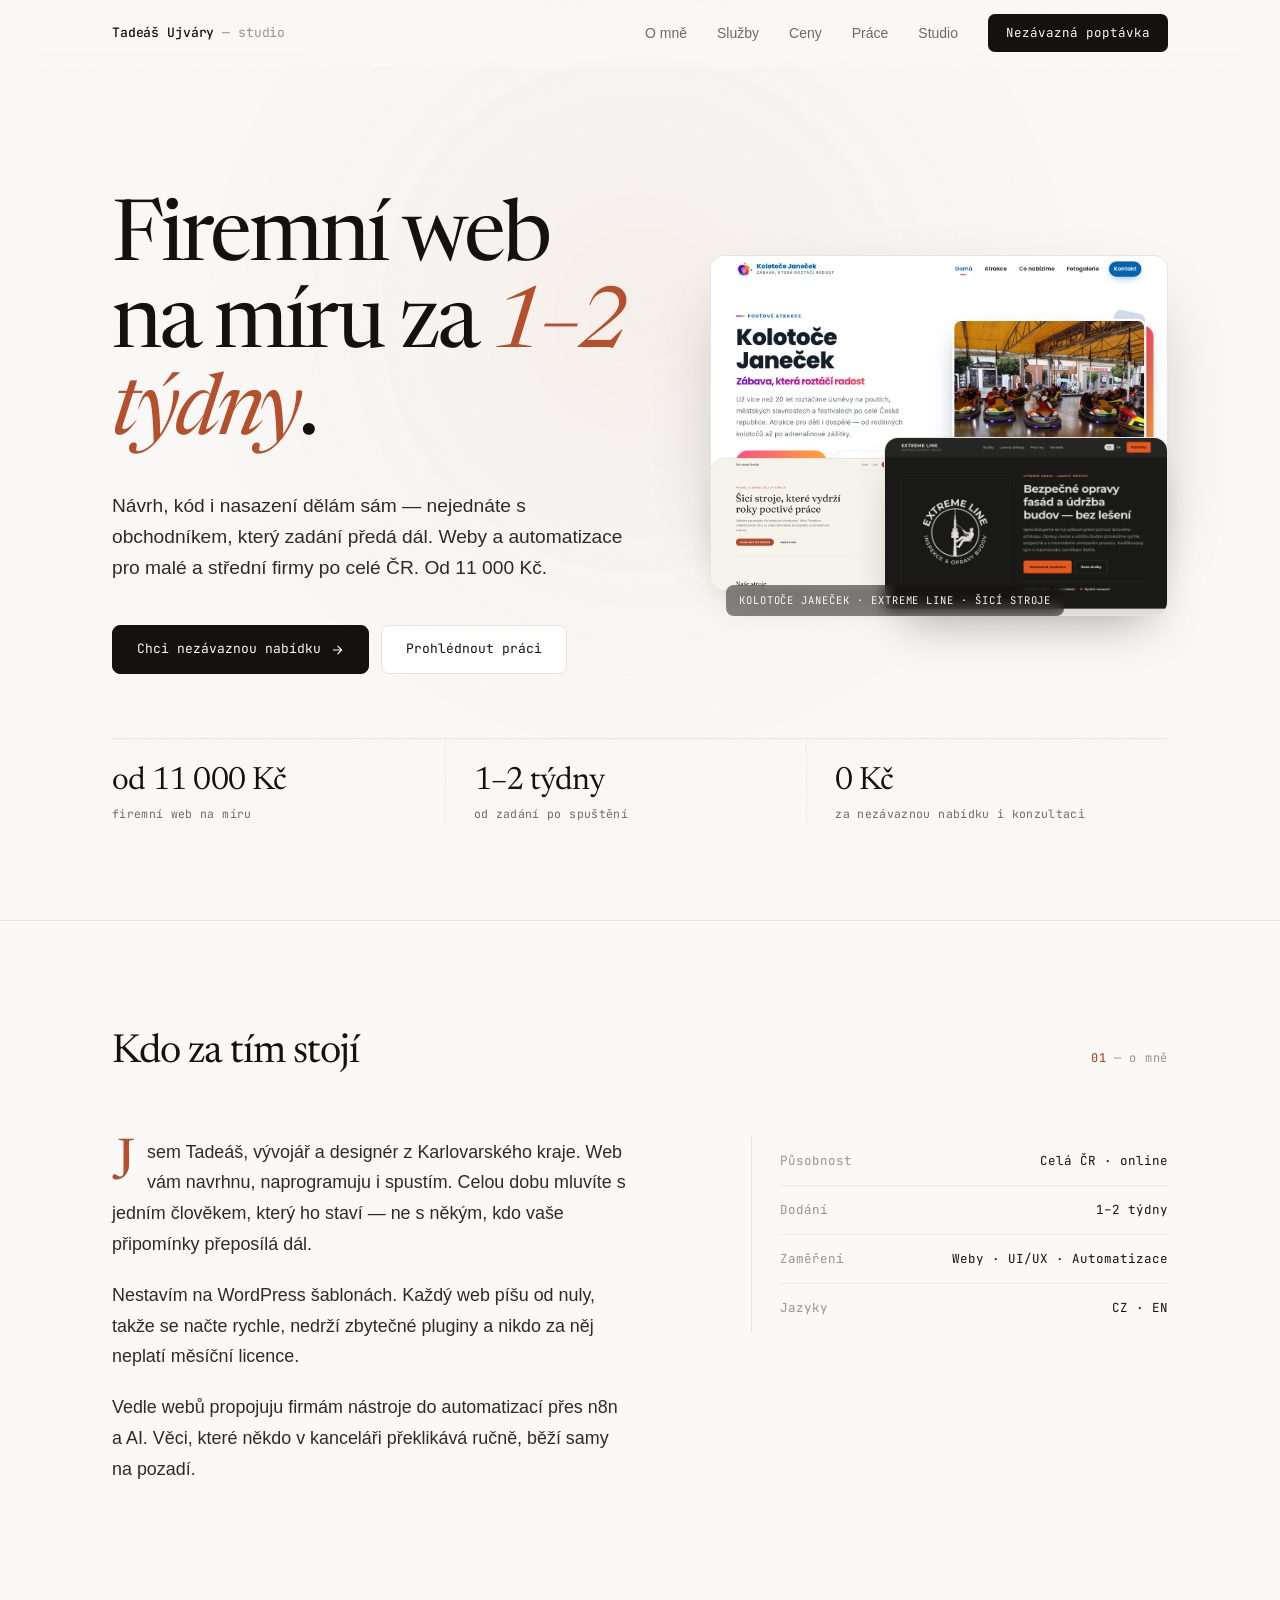
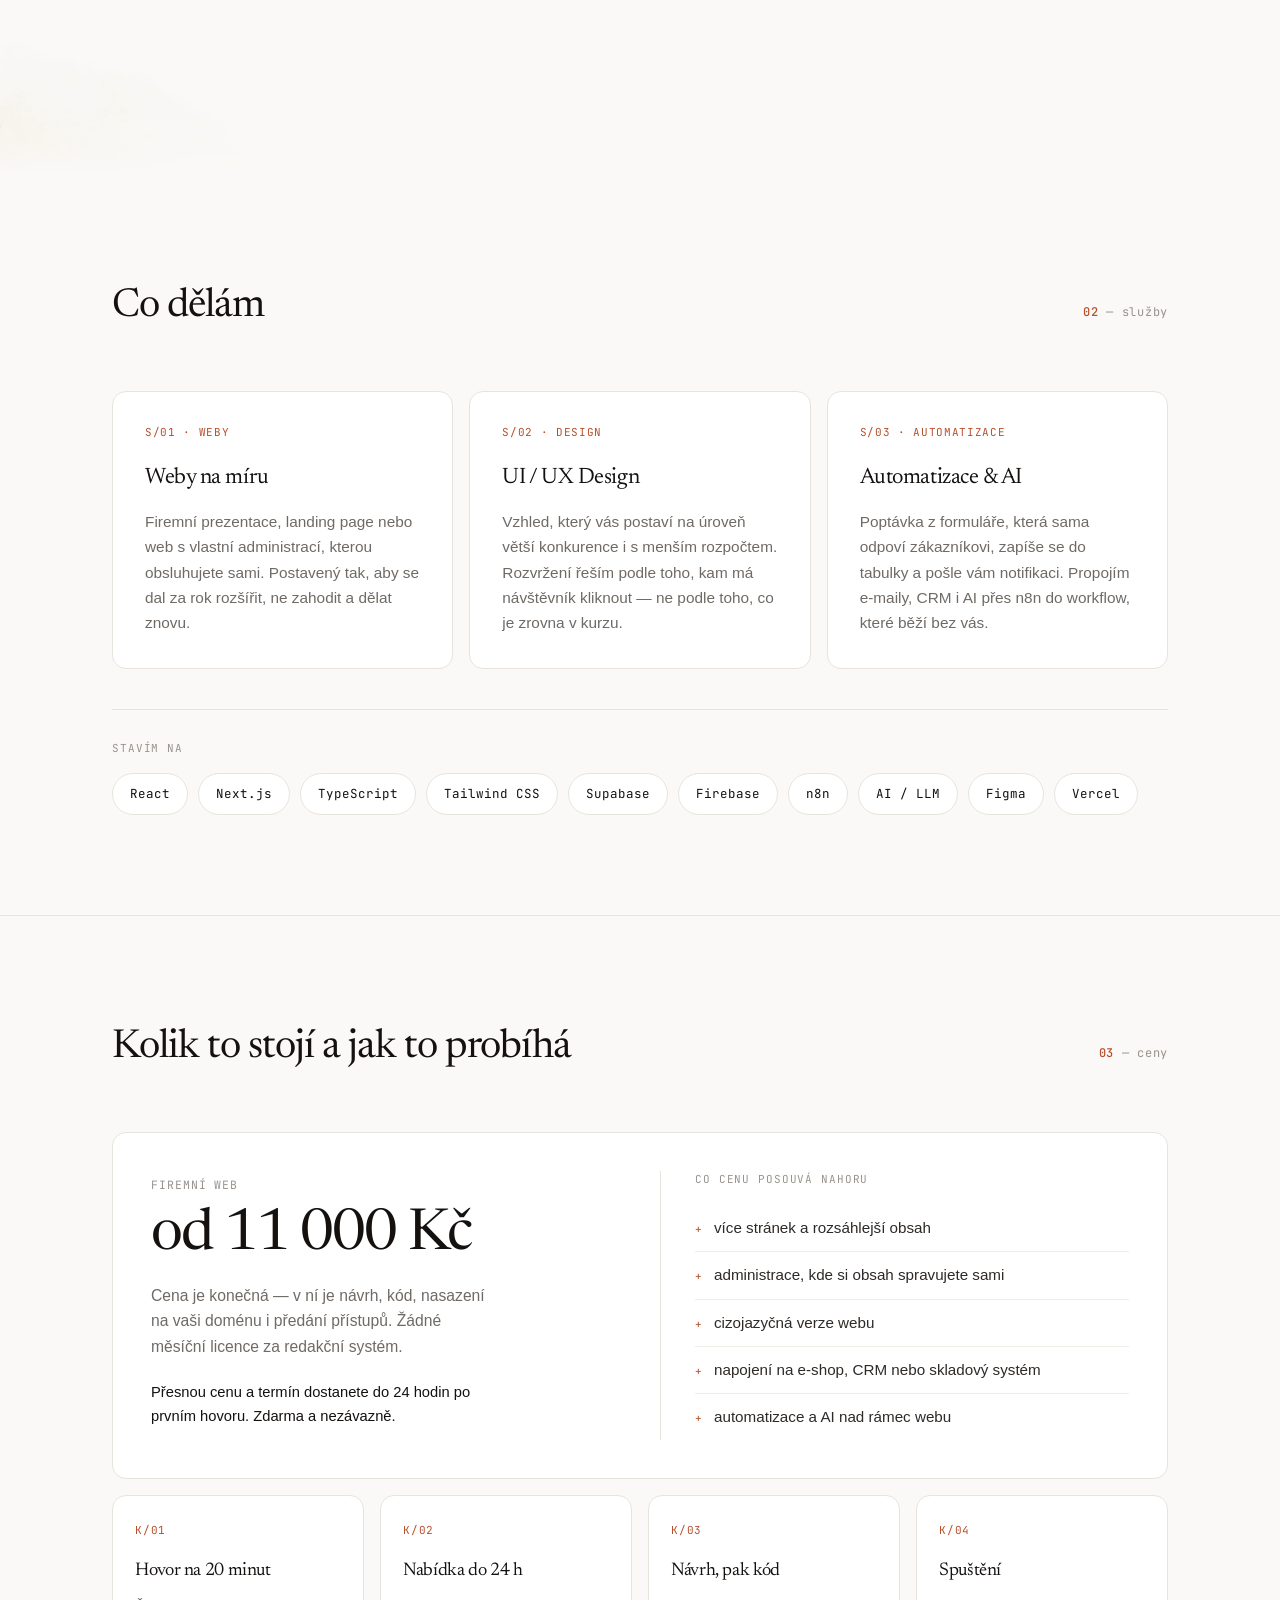
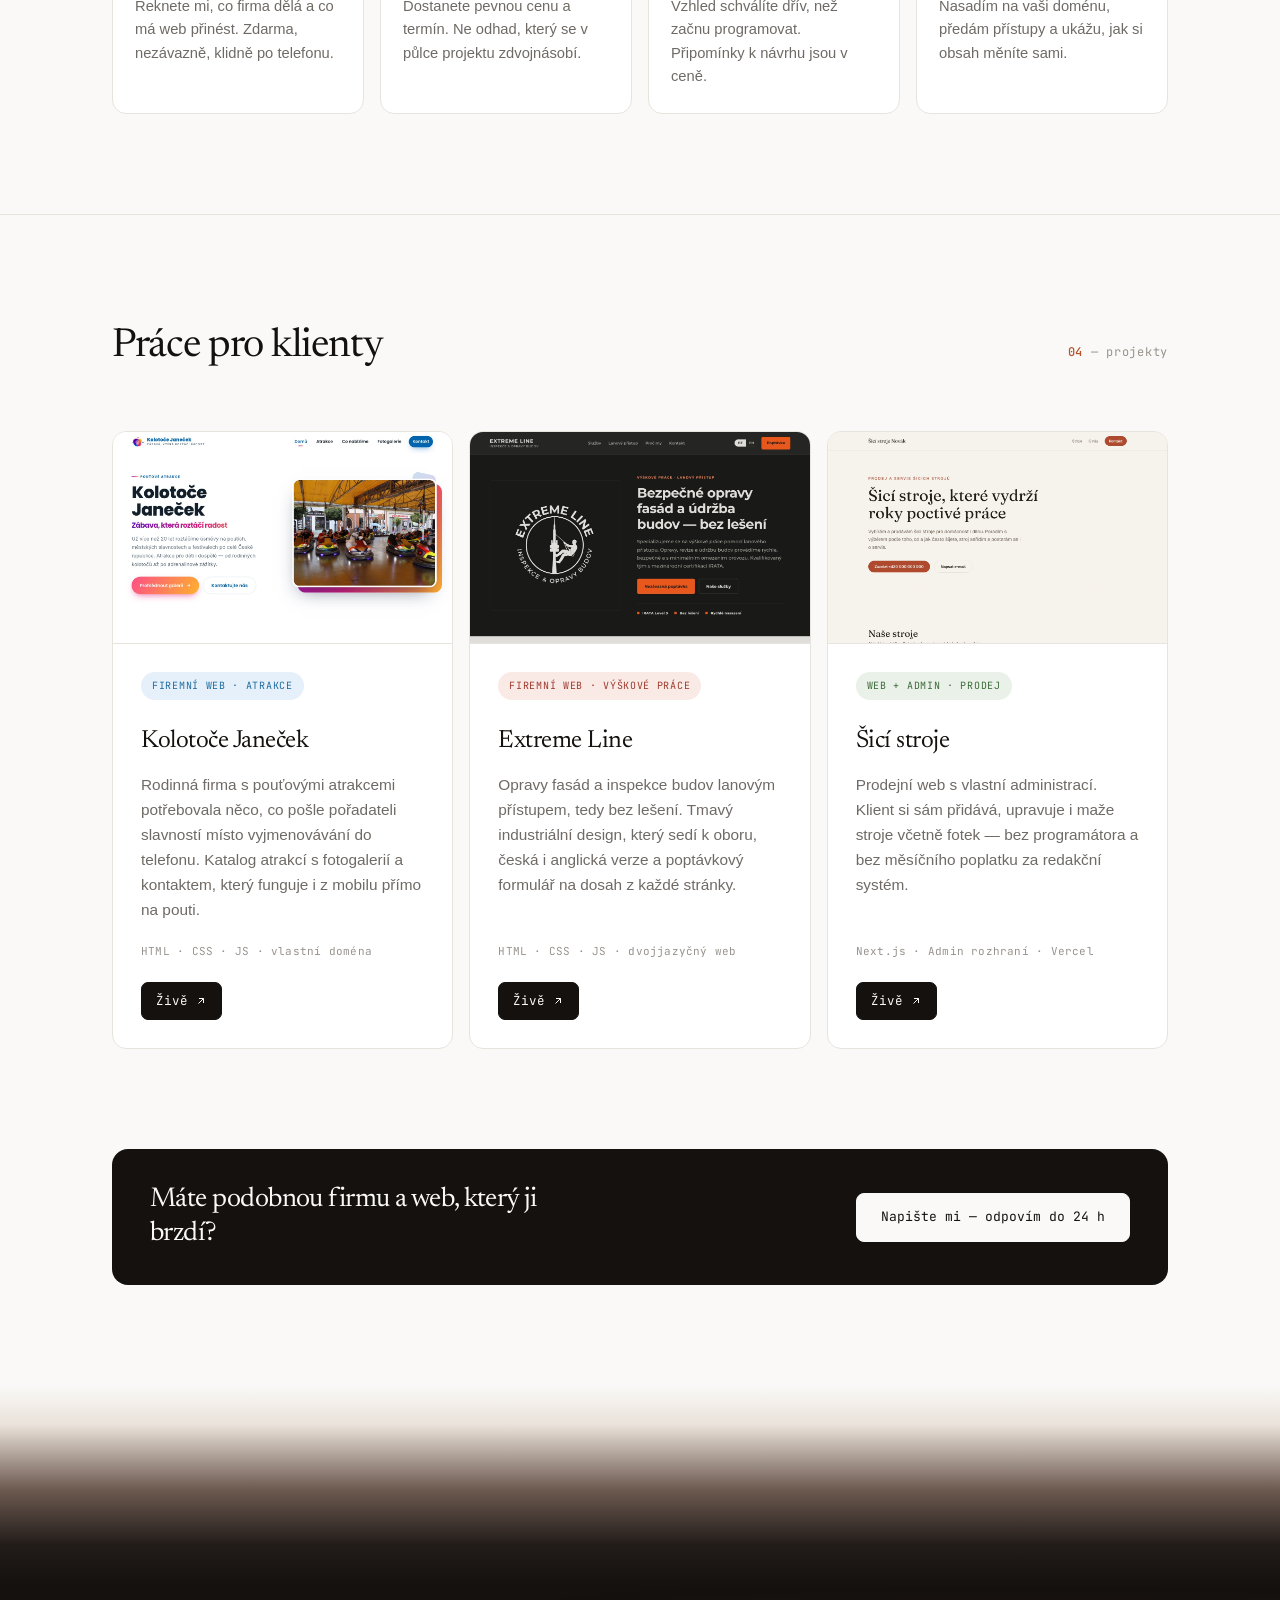
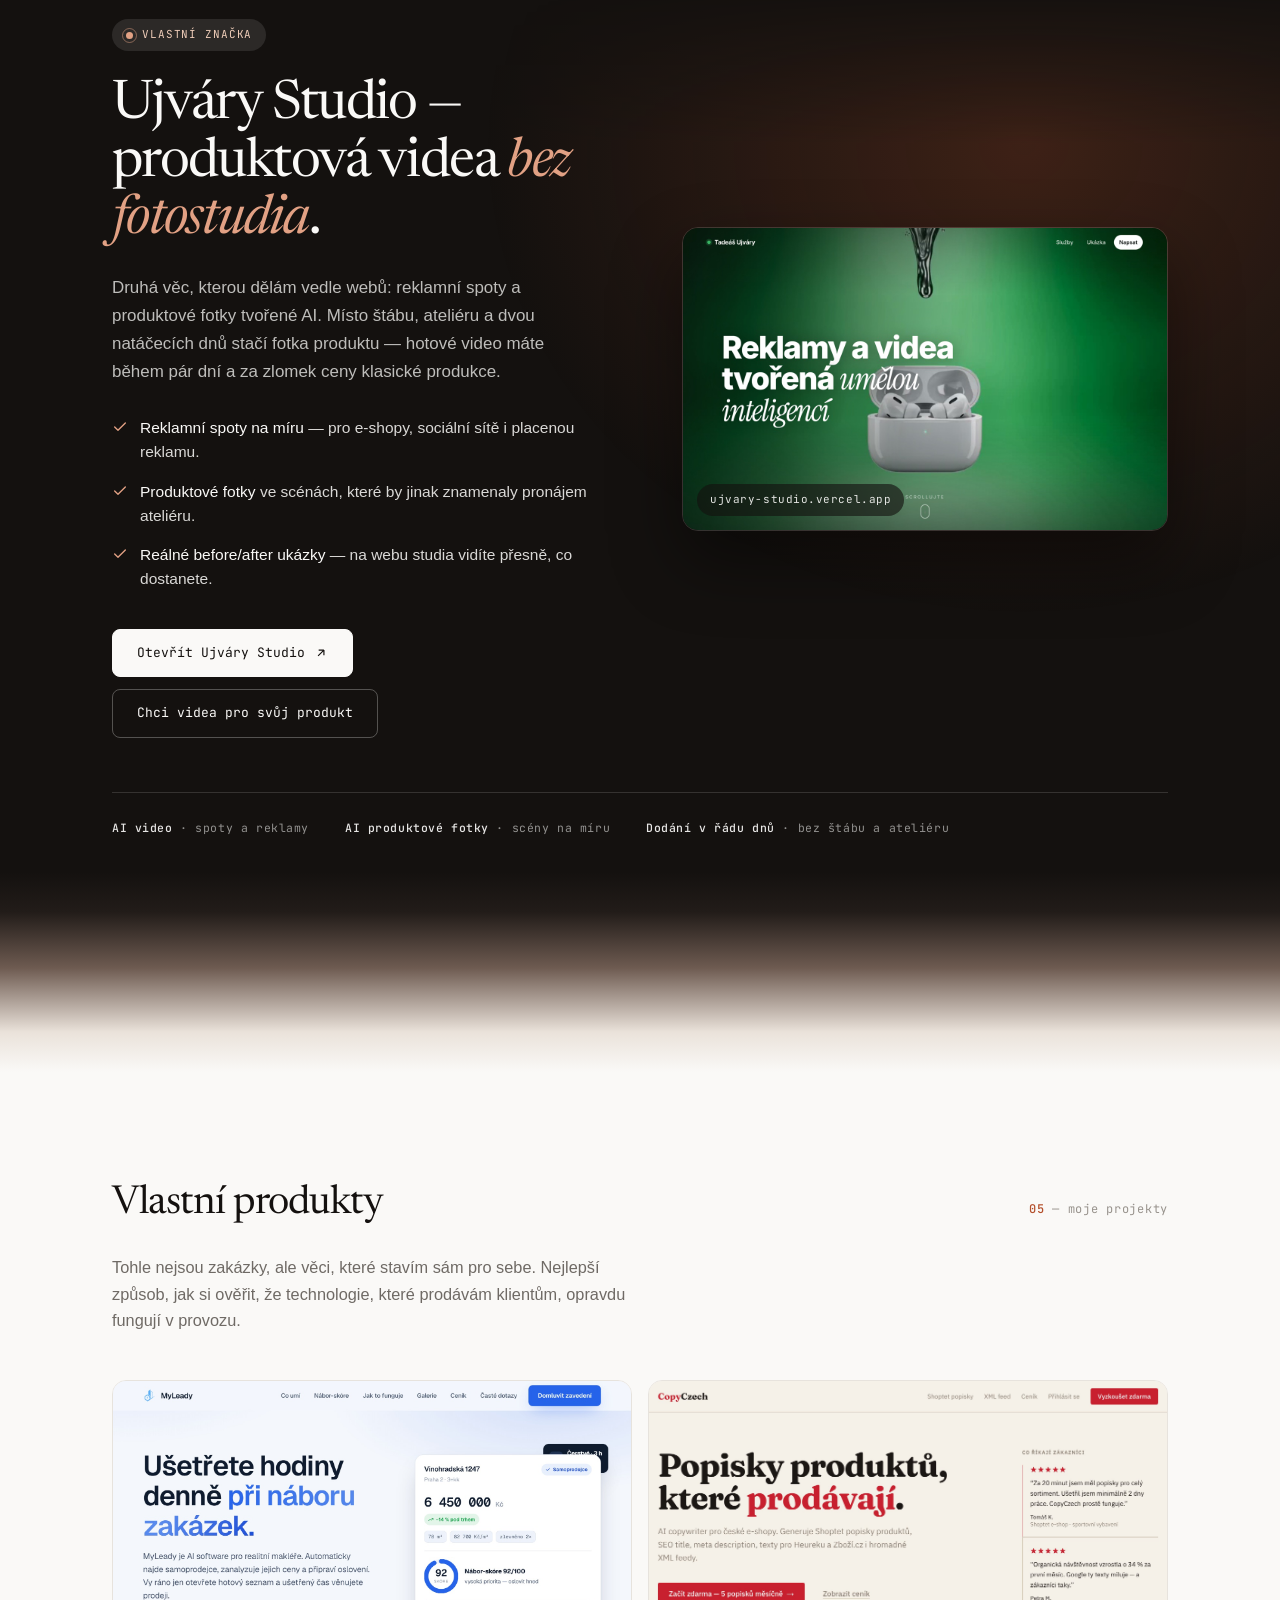
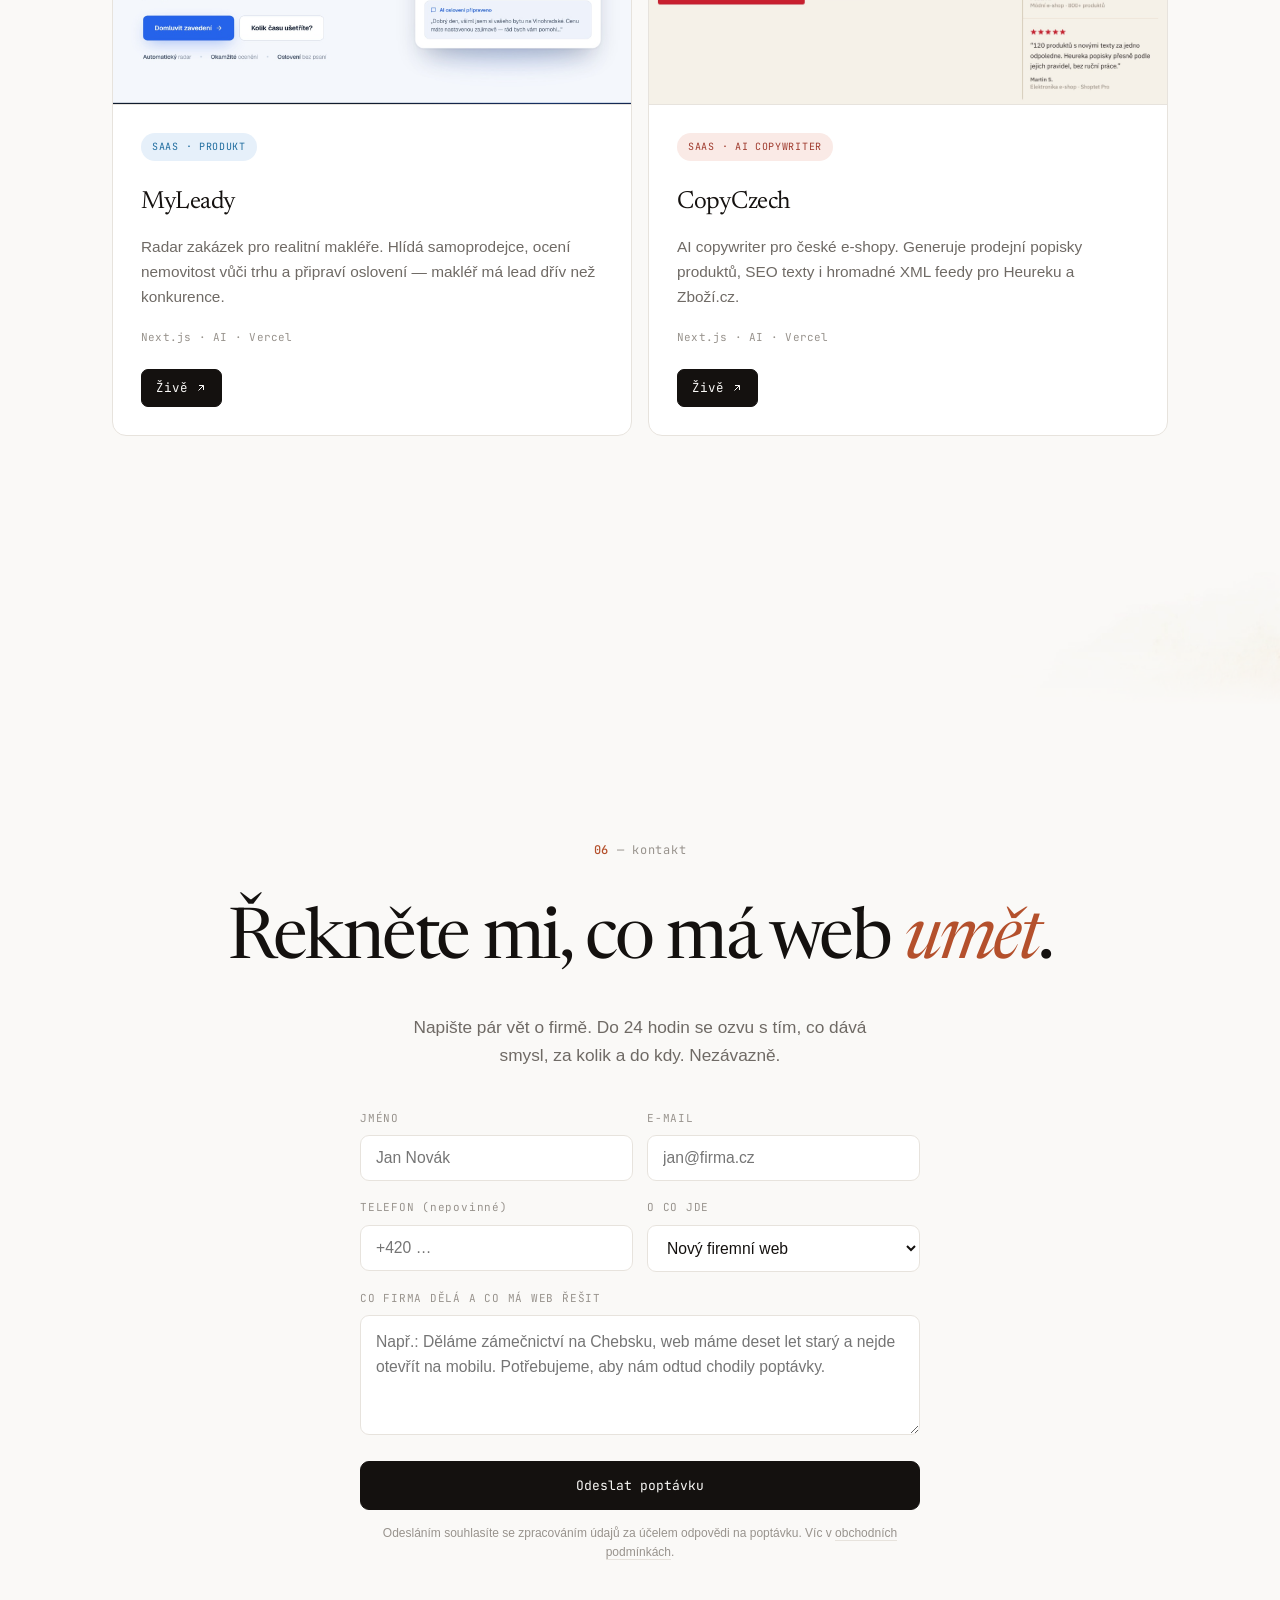
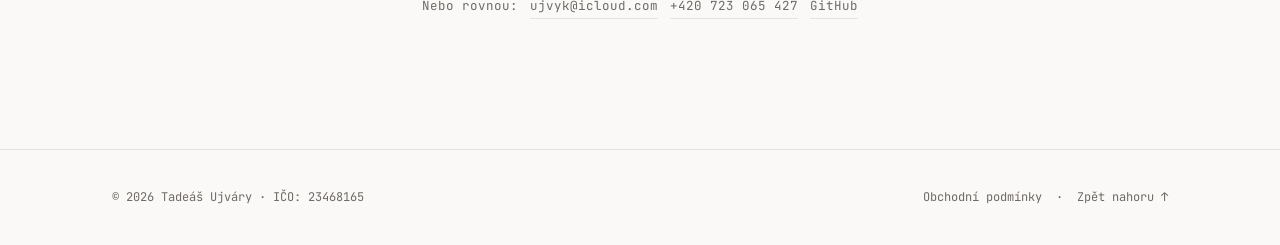
==== index.html @ a4eb3313 "Samostatná sekce pro Ujváry Studio Odkaz na studio byl schovaný jako jedna ze tří karet ve "Vlastníc" ====
<!DOCTYPE html>
<html lang="cs">

<head>
  <meta charset="UTF-8">
  <meta name="viewport" content="width=device-width, initial-scale=1">

  <!-- Primary SEO -->
  <title>Tvorba webů na míru od 11 000 Kč | Tadeáš Ujváry, Karlovarský kraj</title>
  <meta name="description"
    content="Firemní web na míru za 1–2 týdny, od 11 000 Kč. Návrh, kód i nasazení dělám sám. Weby a automatizace pro firmy v Karlovarském kraji i celé ČR.">
  <meta name="keywords"
    content="tvorba webů na míru, web pro firmu, web developer, UI UX design, automatizace, AI, n8n, Next.js, React, Tailwind, Karlovarský kraj, Cheb, Sokolov">
  <meta name="author" content="Tadeáš Ujváry">
  <meta name="robots" content="index, follow, max-image-preview:large, max-snippet:-1, max-video-preview:-1">
  <link rel="canonical" href="https://tadeas-ujvary.cz/">
  <link rel="alternate" hreflang="cs" href="https://tadeas-ujvary.cz/">
  <link rel="alternate" hreflang="x-default" href="https://tadeas-ujvary.cz/">

  <!-- Local / geo signals -->
  <meta name="geo.region" content="CZ-KA">
  <meta name="geo.placename" content="Luby u Chebu, Karlovarský kraj">
  <meta name="geo.position" content="50.2547;12.4053">
  <meta name="ICBM" content="50.2547, 12.4053">

  <!-- Open Graph -->
  <meta property="og:type" content="website">
  <meta property="og:site_name" content="Tadeáš Ujváry — weby & automatizace">
  <meta property="og:locale" content="cs_CZ">
  <meta property="og:title" content="Firemní web na míru za 1–2 týdny, od 11 000 Kč">
  <meta property="og:description"
    content="Návrh, kód i nasazení dělám sám. Weby a automatizace pro malé a střední firmy po celé ČR.">
  <meta property="og:url" content="https://tadeas-ujvary.cz/">
  <meta property="og:image" content="https://tadeas-ujvary.cz/og.png">
  <meta property="og:image:type" content="image/png">
  <meta property="og:image:width" content="1200">
  <meta property="og:image:height" content="630">
  <meta property="og:image:alt" content="Firemní web na míru za 1–2 týdny, od 11 000 Kč — Tadeáš Ujváry">

  <!-- Twitter -->
  <meta name="twitter:card" content="summary_large_image">
  <meta name="twitter:title" content="Firemní web na míru za 1–2 týdny, od 11 000 Kč">
  <meta name="twitter:description"
    content="Návrh, kód i nasazení dělám sám. Od 11 000 Kč, dodání do dvou týdnů. Karlovarský kraj i celá ČR.">
  <meta name="twitter:image" content="https://tadeas-ujvary.cz/og.png">

  <meta name="theme-color" content="#FAF9F7">
  <meta name="format-detection" content="telephone=yes">
  <link rel="icon" href="/favicon.ico" sizes="32x32">
  <link rel="icon" href="/favicon.svg" type="image/svg+xml">
  <link rel="apple-touch-icon" href="/apple-touch-icon.png">
  <link rel="manifest" href="/site.webmanifest">

  <link rel="preconnect" href="https://fonts.googleapis.com">
  <link rel="preconnect" href="https://fonts.gstatic.com" crossorigin>
  <link rel="dns-prefetch" href="https://fonts.gstatic.com">
  <link
    href="https://fonts.googleapis.com/css2?family=Newsreader:ital,opsz,wght@0,6..72,400;0,6..72,500;1,6..72,400&family=JetBrains+Mono:wght@400;500&display=swap"
    rel="stylesheet">

  <!-- Structured data -->
  <script type="application/ld+json">
{
  "@context": "https://schema.org",
  "@graph": [
    {
      "@type": "WebSite",
      "@id": "https://tadeas-ujvary.cz/#website",
      "url": "https://tadeas-ujvary.cz/",
      "name": "Tadeáš Ujváry — weby a automatizace na míru",
      "description": "Nezávislé studio jednoho člověka. Weby na míru a automatizace přes AI a n8n.",
      "inLanguage": "cs-CZ",
      "publisher": { "@id": "https://tadeas-ujvary.cz/#person" }
    },
    {
      "@type": "Person",
      "@id": "https://tadeas-ujvary.cz/#person",
      "name": "Tadeáš Ujváry",
      "jobTitle": "Web developer & automation engineer",
      "description": "Nezávislý vývojář a designér. Stavím firemní weby na míru od 11 000 Kč s dodáním do dvou týdnů a propojuju firmám nástroje do automatizací přes AI a n8n.",
      "url": "https://tadeas-ujvary.cz/",
      "email": "mailto:ujvyk@icloud.com",
      "telephone": "+420723065427",
      "identifier": { "@type": "PropertyValue", "propertyID": "IČO", "value": "23468165" },
      "knowsAbout": ["Tvorba webů na míru", "Frontend vývoj", "Next.js", "React", "Tailwind CSS", "TypeScript", "UI/UX Design", "Automatizace", "n8n", "AI"],
      "knowsLanguage": ["cs", "en"],
      "address": {
        "@type": "PostalAddress",
        "addressLocality": "Luby u Chebu",
        "addressRegion": "Karlovarský kraj",
        "postalCode": "351 37",
        "addressCountry": "CZ"
      },
      "sameAs": ["https://github.com/TadeasUjvary"]
    },
    {
      "@type": "Service",
      "@id": "https://tadeas-ujvary.cz/#sluzba-web",
      "name": "Tvorba webů na míru",
      "serviceType": "Tvorba webových stránek na míru",
      "description": "Firemní web na míru — návrh, kód i nasazení. Bez šablon a bez měsíčních licencí za redakční systém. Dodání zpravidla do 1–2 týdnů.",
      "provider": { "@id": "https://tadeas-ujvary.cz/#person" },
      "areaServed": [
        { "@type": "AdministrativeArea", "name": "Karlovarský kraj" },
        { "@type": "Country", "name": "Česká republika" }
      ],
      "offers": {
        "@type": "Offer",
        "priceCurrency": "CZK",
        "priceSpecification": {
          "@type": "PriceSpecification",
          "priceCurrency": "CZK",
          "minPrice": 11000,
          "valueAddedTaxIncluded": true
        },
        "availability": "https://schema.org/InStock",
        "url": "https://tadeas-ujvary.cz/#ceny"
      }
    },
    {
      "@type": "Service",
      "@id": "https://tadeas-ujvary.cz/#sluzba-automatizace",
      "name": "Automatizace a AI pro firmy",
      "serviceType": "Automatizace firemních procesů",
      "description": "Propojení formulářů, e-mailů, CRM a AI do workflow přes n8n, které běží bez ruční obsluhy.",
      "provider": { "@id": "https://tadeas-ujvary.cz/#person" },
      "areaServed": { "@type": "Country", "name": "Česká republika" }
    },
    {
      "@type": "BreadcrumbList",
      "@id": "https://tadeas-ujvary.cz/#breadcrumb",
      "itemListElement": [
        { "@type": "ListItem", "position": 1, "name": "Domů", "item": "https://tadeas-ujvary.cz/" }
      ]
    }
  ]
}
</script>
  <style>
    :root {
      --bg: #FAF9F7;
      --surface: #FFFFFF;
      --ink: #14110F;
      --muted: #6F6A65;
      --faint: #98938D;
      --line: #E7E3DD;
      --line-soft: #EFECE7;
      --accent: #B4502C;
      --accent-soft: #F3E7DF;
      --pale-blue-bg: #E6F0FA;
      --pale-blue-tx: #1F6C9F;
      --pale-green-bg: #EAF1E8;
      --pale-green-tx: #3B6A3A;
      --pale-red-bg: #FAEAE6;
      --pale-red-tx: #9F3A2D;
      --sans: 'SF Pro Display', 'Helvetica Neue', 'Helvetica', Arial, sans-serif;
      --serif: 'Newsreader', Georgia, 'Times New Roman', serif;
      --mono: 'JetBrains Mono', 'SF Mono', ui-monospace, monospace;
    }

    * { margin: 0; padding: 0; box-sizing: border-box }
    html { scroll-behavior: smooth }

    body {
      background: var(--bg);
      color: var(--ink);
      font-family: var(--sans);
      font-size: 16px;
      line-height: 1.6;
      -webkit-font-smoothing: antialiased;
      -moz-osx-font-smoothing: grayscale;
    }

    a { color: inherit; text-decoration: none }
    ::selection { background: var(--ink); color: var(--bg) }

    /* paper grain + ambient warmth */
    .grain {
      position: fixed; inset: 0; z-index: 0; pointer-events: none;
      opacity: .035; mix-blend-mode: multiply;
      background-image: url("data:image/svg+xml,%3Csvg xmlns='http://www.w3.org/2000/svg' width='180' height='180'%3E%3Cfilter id='n'%3E%3CfeTurbulence type='fractalNoise' baseFrequency='0.9' numOctaves='3' stitchTiles='stitch'/%3E%3C/filter%3E%3Crect width='100%25' height='100%25' filter='url(%23n)'/%3E%3C/svg%3E");
    }
    .ambient { position: fixed; inset: 0; pointer-events: none; z-index: 0; overflow: hidden }
    .ambient::before {
      content: ""; position: absolute; top: -22%; left: 50%;
      width: 80vw; height: 80vw; border-radius: 50%;
      background: radial-gradient(circle, rgba(180, 80, 44, 0.05), transparent 62%);
      transform: translateX(-50%);
      animation: drift 28s ease-in-out infinite alternate;
    }
    @keyframes drift {
      from { transform: translate(-55%, 0) }
      to { transform: translate(-45%, 5%) }
    }

    .wrap { max-width: 1120px; margin: 0 auto; padding: 0 32px; position: relative; z-index: 1 }

    /* nav */
    nav {
      position: sticky; top: 0; z-index: 50;
      background: rgba(250, 249, 247, .72);
      backdrop-filter: saturate(180%) blur(14px);
      -webkit-backdrop-filter: saturate(180%) blur(14px);
      border-bottom: 1px solid transparent;
      transition: border-color .25s, background .25s;
    }
    nav.scrolled { border-bottom-color: var(--line); background: rgba(250, 249, 247, .85) }
    nav .wrap { display: flex; align-items: center; justify-content: space-between; height: 66px }
    .brand { font-family: var(--mono); font-size: 13px; letter-spacing: -.01em; color: var(--ink) }
    .brand b { font-weight: 500 }
    .brand span { color: var(--faint) }
    .navlinks { display: flex; gap: 30px; align-items: center; font-size: 14px; color: var(--muted) }
    .navlinks a:not(.cta) { position: relative; transition: color .2s }
    .navlinks a:not(.cta)::after {
      content: ""; position: absolute; left: 0; bottom: -5px; height: 1px; width: 0;
      background: var(--ink); transition: width .25s ease;
    }
    .navlinks a:not(.cta):hover { color: var(--ink) }
    .navlinks a:not(.cta):hover::after { width: 100% }
    .navlinks .cta {
      color: var(--bg); background: var(--ink);
      padding: 9px 18px; border-radius: 7px; font-family: var(--mono); font-size: 12.5px;
      transition: background .2s, transform .12s;
    }
    .navlinks .cta:hover { background: #2B2521 }
    .navlinks .cta:active { transform: scale(.98) }
    @media(max-width:760px) { .navlinks a:not(.cta) { display: none } }

    /* hero */
    header { padding: 130px 0 96px }
    .eyebrow {
      display: inline-flex; align-items: center; gap: 9px;
      font-family: var(--mono); font-size: 11px;
      letter-spacing: .08em; text-transform: uppercase;
      color: var(--pale-green-tx); background: var(--pale-green-bg);
      padding: 7px 14px; border-radius: 9999px; margin-bottom: 38px;
    }
    .eyebrow .dot {
      width: 7px; height: 7px; border-radius: 50%;
      background: var(--pale-green-tx); position: relative;
    }
    .eyebrow .dot::after {
      content: ""; position: absolute; inset: -4px; border-radius: 50%;
      border: 1px solid var(--pale-green-tx); opacity: .5;
      animation: ping 2.4s cubic-bezier(0, 0, .2, 1) infinite;
    }
    @keyframes ping { 0% { transform: scale(.6); opacity: .6 } 80%, 100% { transform: scale(1.5); opacity: 0 } }

    h1 {
      font-family: var(--serif); font-weight: 400;
      font-size: clamp(2.8rem, 6.6vw, 5.3rem);
      line-height: 1.03; letter-spacing: -.035em; max-width: 16ch;
    }
    h1 em { font-style: italic; color: var(--accent) }
    .lede { margin-top: 32px; max-width: 56ch; font-size: 1.2rem; color: #2E2A27; line-height: 1.62 }

    .hero-actions { margin-top: 42px; display: flex; gap: 12px; flex-wrap: wrap; align-items: center }
    .btn {
      display: inline-flex; align-items: center; gap: 9px;
      font-family: var(--mono); font-size: 13px;
      padding: 13px 24px; border-radius: 8px;
      border: 1px solid var(--line);
      transition: background .18s, color .18s, transform .12s, border-color .18s;
    }
    .btn svg { width: 14px; height: 14px; transition: transform .22s ease }
    .btn-primary { background: var(--ink); color: var(--bg); border-color: var(--ink) }
    .btn-primary:hover { background: #2B2521 }
    .btn-primary:hover svg { transform: translateX(3px) }
    .btn-secondary { background: var(--surface); color: var(--ink) }
    .btn-secondary:hover { background: #F2EFEA; border-color: #DAD5CD }
    .btn:active { transform: scale(.98) }

    /* hero stats */
    .stats {
      margin-top: 64px; display: flex; flex-wrap: wrap; gap: 0;
      border-top: 1px solid var(--line);
    }
    .stat {
      flex: 1; min-width: 150px; padding: 26px 28px 0 0; margin-right: 28px;
      border-right: 1px solid var(--line-soft);
    }
    .stat:last-child { border-right: 0; margin-right: 0 }
    .stat .v { font-family: var(--serif); font-size: 2rem; letter-spacing: -.02em; line-height: 1 }
    .stat .k { margin-top: 8px; font-family: var(--mono); font-size: 11.5px; letter-spacing: .03em; color: var(--muted) }
    @media(max-width:680px) {
      .stats { display: grid; grid-template-columns: 1fr 1fr; gap: 28px 22px }
      .stat { flex: none; min-width: 0; border-right: 0; margin-right: 0; padding: 24px 0 0 }
      .stat .v { font-size: 1.7rem }
    }

    /* hero two-column layout w/ editorial art */
    .hero-grid { display: grid; grid-template-columns: 1.08fr .92fr; gap: 60px; align-items: center }
    .hero-copy { min-width: 0 }
    .hero-art { position: relative; margin: 0 }
    .hero-art img {
      width: 100%; height: auto; display: block;
      border-radius: 16px; border: 1px solid var(--line);
      box-shadow: 0 30px 72px -26px rgba(20, 17, 15, .32);
    }
    .hero-art figcaption {
      position: absolute; left: 16px; bottom: 0; z-index: 4;
      font-family: var(--mono); font-size: 10.5px; letter-spacing: .09em; text-transform: uppercase;
      color: var(--bg); background: rgba(20, 17, 15, .5);
      backdrop-filter: blur(7px); -webkit-backdrop-filter: blur(7px);
      padding: 7px 13px; border-radius: 8px;
    }
    @media(max-width:900px) {
      .hero-grid { grid-template-columns: 1fr; gap: 46px }
      .hero-art { max-width: 420px }
    }

    /* textured section dividers (Higgsfield) */
    .divider {
      width: 100%; height: 170px; pointer-events: none; position: relative; z-index: 0;
      background: url("assets/divider.jpg") center/cover no-repeat;
      mix-blend-mode: multiply;
      -webkit-mask-image: linear-gradient(to bottom, transparent 0, #000 42%, #000 58%, transparent 100%);
      mask-image: linear-gradient(to bottom, transparent 0, #000 42%, #000 58%, transparent 100%);
    }
    .divider.flip { transform: scaleX(-1) }
    .divider + .sec { border-top: 0 }

    /* section heading */
    .sec { padding: 100px 0; border-top: 1px solid var(--line) }
    .sec-h {
      display: flex; align-items: baseline; justify-content: space-between;
      margin-bottom: 52px; gap: 20px; flex-wrap: wrap;
    }
    .sec-h h2 { font-family: var(--serif); font-weight: 400; font-size: clamp(1.9rem, 3.4vw, 2.5rem); letter-spacing: -.025em }
    .sec-h .idx { font-family: var(--mono); font-size: 12px; color: var(--faint); letter-spacing: .06em }
    .sec-h .idx b { color: var(--accent); font-weight: 500 }
    /* cisla sekci se pocitaji samy — po zapnuti/vypnuti sekce se precisluji */
    body { counter-reset: sec }
    .idx b { counter-increment: sec }
    .idx b::after { content: counter(sec, decimal-leading-zero) }
    .sec-sub { margin: -34px 0 46px; max-width: 58ch; color: var(--muted); font-size: 1.02rem; line-height: 1.65 }

    /* services */
    .svcgrid { display: grid; grid-template-columns: repeat(3, 1fr); gap: 16px }
    .svc {
      background: var(--surface); border: 1px solid var(--line);
      border-radius: 14px; padding: 32px;
      transition: box-shadow .24s ease, transform .24s ease, border-color .24s;
      position: relative;
    }
    .svc:hover { box-shadow: 0 8px 30px rgba(20, 17, 15, .06); transform: translateY(-3px); border-color: #DAD5CD }
    .svc .n {
      font-family: var(--mono); font-size: 11px;
      color: var(--accent); letter-spacing: .06em;
      display: block; margin-bottom: 20px;
    }
    .svc h3 { font-family: var(--serif); font-size: 1.4rem; font-weight: 400; letter-spacing: -.02em; margin-bottom: 12px }
    .svc p { color: var(--muted); font-size: .96rem; line-height: 1.65 }
    @media(max-width:820px) { .svcgrid { grid-template-columns: 1fr } }

    /* tech chips */
    .chips { display: flex; flex-wrap: wrap; gap: 10px }
    .chip {
      font-family: var(--mono); font-size: 12.5px;
      padding: 10px 17px; border-radius: 9999px;
      background: var(--surface); border: 1px solid var(--line);
      color: var(--ink); transition: border-color .2s, transform .12s;
    }
    .chip:hover { border-color: var(--accent); transform: translateY(-1px) }

    /* bento projects */
    .grid { display: grid; grid-template-columns: repeat(6, 1fr); gap: 16px }
    .card {
      grid-column: span 2;
      background: var(--surface); border: 1px solid var(--line);
      border-radius: 14px; overflow: hidden;
      display: flex; flex-direction: column;
      transition: box-shadow .24s ease, transform .24s ease, border-color .24s;
    }
    .card:hover { box-shadow: 0 8px 30px rgba(20, 17, 15, .06); transform: translateY(-3px); border-color: #DAD5CD }
    .card-media { display: block; aspect-ratio: 16 / 10; overflow: hidden; background: #F0EDE8; border-bottom: 1px solid var(--line) }
    .card-media img { width: 100%; height: 100%; object-fit: cover; object-position: top center; display: block; transition: transform .55s cubic-bezier(.16, 1, .3, 1) }
    .card:hover .card-media img { transform: scale(1.045) }
    .card-body { padding: 28px; display: flex; flex-direction: column; flex: 1 }
    .card .top { display: flex; align-items: center; justify-content: space-between; margin-bottom: 22px }
    .tag {
      font-family: var(--mono); font-size: 10px;
      letter-spacing: .07em; text-transform: uppercase;
      padding: 6px 11px; border-radius: 9999px;
    }
    .t-ts { background: var(--pale-blue-bg); color: var(--pale-blue-tx) }
    .t-web { background: var(--pale-green-bg); color: var(--pale-green-tx) }
    .t-tool { background: var(--pale-red-bg); color: var(--pale-red-tx) }
    .card h3 { font-family: var(--serif); font-size: 1.55rem; font-weight: 400; letter-spacing: -.02em }
    .card p { margin-top: 12px; color: var(--muted); font-size: .96rem; line-height: 1.62; flex: 1 }
    .stack-line { margin-top: 20px; font-family: var(--mono); font-size: 11px; color: var(--faint); letter-spacing: .02em }
    .links { margin-top: 22px; display: flex; gap: 8px }
    .links a {
      font-size: 12.5px; font-family: var(--mono);
      padding: 8px 14px; border-radius: 7px;
      border: 1px solid var(--line);
      transition: background .18s, color .18s, border-color .18s;
      display: inline-flex; align-items: center; gap: 7px;
    }
    .links a svg { width: 12px; height: 12px; transition: transform .2s }
    .links a.live { background: var(--ink); color: var(--bg); border-color: var(--ink) }
    .links a.live:hover { background: #2B2521 }
    .links a.live:hover svg { transform: translate(2px, -2px) }
    .links a.code:hover { background: #F2EFEA; border-color: #DAD5CD }
    @media(max-width:820px) {
      .grid { grid-template-columns: 1fr }
      .card { grid-column: span 1 }
    }

    /* about */
    .about { display: grid; grid-template-columns: 1.4fr 1fr; gap: 56px; align-items: start }
    .about .body p {
      font-size: 1.12rem; color: #2E2A27; line-height: 1.72;
      margin-bottom: 20px; max-width: 52ch;
    }
    .about .body p:first-child::first-letter {
      font-family: var(--serif); font-size: 3.2em; line-height: .8;
      float: left; padding: 6px 12px 0 0; color: var(--accent);
    }
    .about .side {
      border-left: 1px solid var(--line); padding-left: 28px;
      font-family: var(--mono); font-size: 12.5px; color: var(--muted);
    }
    .about .side .row { padding: 14px 0; border-bottom: 1px solid var(--line-soft); display: flex; justify-content: space-between; gap: 14px }
    .about .side .row:last-child { border-bottom: 0 }
    .about .side .row .lbl { color: var(--faint) }
    .about .side .row .val { color: var(--ink); text-align: right }
    @media(max-width:820px) {
      .about { grid-template-columns: 1fr; gap: 36px }
      .about .side { border-left: 0; padding-left: 0; border-top: 1px solid var(--line); padding-top: 8px }
    }

    /* why-me */
    .why {
      display: grid; grid-template-columns: repeat(3, 1fr);
      background: var(--surface); border: 1px solid var(--line);
      border-radius: 14px; overflow: hidden;
    }
    .why .item {
      background: var(--surface); padding: 30px;
      display: flex; flex-direction: column; gap: 12px;
      border-top: 1px solid var(--line); border-right: 1px solid var(--line);
      transition: background .2s;
    }
    .why .item:nth-child(-n+3) { border-top: 0 }
    .why .item:nth-child(3n) { border-right: 0 }
    .why .item:last-child { border-right: 0 }
    .why .item:hover { background: #FCFBF9 }
    .why .num { font-family: var(--mono); font-size: 11px; color: var(--accent); letter-spacing: .07em }
    .why .item h3 { font-family: var(--serif); font-weight: 400; font-size: 1.2rem; letter-spacing: -.02em }
    .why .item p { color: var(--muted); font-size: .92rem; line-height: 1.6 }
    @media(max-width:820px) {
      .why { grid-template-columns: 1fr }
      .why .item { border-right: 0; border-top: 1px solid var(--line) }
      .why .item:first-child { border-top: 0 }
    }

    /* contact */
    .contact { text-align: center; padding: 130px 0 }
    .contact .idx { font-family: var(--mono); font-size: 12px; color: var(--faint); letter-spacing: .06em }
    .contact .idx b { color: var(--accent); font-weight: 500 }
    .contact h2 {
      font-family: var(--serif); font-weight: 400;
      font-size: clamp(2.5rem, 6.4vw, 4.4rem);
      letter-spacing: -.035em; margin: 24px 0 16px;
    }
    .contact h2 em { font-style: italic; color: var(--accent) }
    .contact .lede-c { max-width: 48ch; margin: 0 auto; color: var(--muted); font-size: 1.08rem; line-height: 1.6 }
    .contact .mail {
      display: inline-block; margin-top: 30px; font-size: 1.3rem; font-family: var(--serif);
      border-bottom: 1px solid var(--ink); padding-bottom: 4px;
      transition: color .2s, border-color .2s;
    }
    .contact .mail:hover { color: var(--accent); border-color: var(--accent) }
    .socials { margin-top: 34px; display: flex; gap: 12px; justify-content: center; flex-wrap: wrap }
    .socials a {
      font-family: var(--mono); font-size: 13px;
      padding: 11px 20px; border: 1px solid var(--line);
      border-radius: 8px; background: var(--surface);
      transition: background .18s, border-color .18s;
    }
    .socials a:hover { background: #F2EFEA; border-color: #DAD5CD }

    footer { border-top: 1px solid var(--line); padding: 38px 0 }
    footer .wrap {
      display: flex; justify-content: space-between; align-items: center;
      flex-wrap: wrap; gap: 10px;
      font-family: var(--mono); font-size: 12px; color: var(--muted);
    }
    footer a:hover { color: var(--ink) }

    /* scroll entry */
    .reveal {
      opacity: 0; transform: translateY(14px);
      transition: opacity .7s cubic-bezier(.16, 1, .3, 1), transform .7s cubic-bezier(.16, 1, .3, 1);
    }
    .reveal.in { opacity: 1; transform: none }
    @media(prefers-reduced-motion:reduce) {
      html { scroll-behavior: auto }
      .reveal { opacity: 1; transform: none; transition: none }
      .ambient::before, .eyebrow .dot::after { animation: none }
    }

    /* hero art — stack of real client sites */
    .hero-art .shot-stack { position: relative; padding-bottom: 16%; }
    .hero-art .shot {
      display: block; width: 100%; height: auto;
      border-radius: 14px; border: 1px solid var(--line);
      box-shadow: 0 30px 72px -26px rgba(20, 17, 15, .32);
      background: #F0EDE8;
    }
    .hero-art .shot.b, .hero-art .shot.c { position: absolute; width: 62%; }
    .hero-art .shot.b { right: 0; bottom: 0; z-index: 2; box-shadow: 0 22px 48px -20px rgba(20, 17, 15, .38) }
    .hero-art .shot.c { left: 0; bottom: 7%; width: 46%; z-index: 1; box-shadow: 0 18px 40px -20px rgba(20, 17, 15, .3) }

    /* inline stack strip under services */
    .stackstrip { margin-top: 40px; padding-top: 30px; border-top: 1px solid var(--line) }
    .stackstrip .lbl {
      font-family: var(--mono); font-size: 11px; letter-spacing: .08em;
      text-transform: uppercase; color: var(--faint); display: block; margin-bottom: 16px;
    }

    /* pricing + process */
    .pricebox {
      background: var(--surface); border: 1px solid var(--line); border-radius: 14px;
      padding: 38px; display: grid; grid-template-columns: 1fr 1fr; gap: 40px; align-items: start;
    }
    .pricebox .figure .from { font-family: var(--mono); font-size: 11.5px; letter-spacing: .08em; text-transform: uppercase; color: var(--faint) }
    .pricebox .figure .amount {
      font-family: var(--serif); font-size: clamp(2.6rem, 5.4vw, 3.6rem);
      letter-spacing: -.03em; line-height: 1; margin: 10px 0 18px;
    }
    .pricebox .figure p { color: var(--muted); font-size: .98rem; line-height: 1.65; max-width: 40ch }
    .pricebox .figure .note { margin-top: 20px; font-size: .92rem; color: var(--ink) }
    .pricebox .factors { border-left: 1px solid var(--line); padding-left: 34px }
    .pricebox .factors .lbl {
      font-family: var(--mono); font-size: 11px; letter-spacing: .08em;
      text-transform: uppercase; color: var(--faint); display: block; margin-bottom: 16px;
    }
    .pricebox .factors ul { list-style: none }
    .pricebox .factors li {
      padding: 11px 0; border-bottom: 1px solid var(--line-soft);
      font-size: .95rem; color: #2E2A27; display: flex; gap: 12px; align-items: baseline;
    }
    .pricebox .factors li:last-child { border-bottom: 0 }
    .pricebox .factors li span { color: var(--accent); font-family: var(--mono); font-size: 11px }
    @media(max-width:820px) {
      .pricebox { grid-template-columns: 1fr; gap: 30px; padding: 30px }
      .pricebox .factors { border-left: 0; padding-left: 0; border-top: 1px solid var(--line); padding-top: 24px }
    }

    .steps { margin-top: 16px; display: grid; grid-template-columns: repeat(4, 1fr); gap: 16px }
    .steps .step { padding: 26px 22px 24px; background: var(--surface); border: 1px solid var(--line); border-radius: 14px }
    .steps .step .n {
      font-family: var(--mono); font-size: 11px; color: var(--accent);
      letter-spacing: .07em; display: block; margin-bottom: 16px;
    }
    .steps .step h3 { font-family: var(--serif); font-weight: 400; font-size: 1.15rem; letter-spacing: -.02em; margin-bottom: 9px }
    .steps .step p { color: var(--muted); font-size: .92rem; line-height: 1.6 }
    @media(max-width:900px) { .steps { grid-template-columns: 1fr 1fr } }
    @media(max-width:560px) { .steps { grid-template-columns: 1fr } }

    /* mid-page CTA band */
    .midcta {
      margin: 0 auto; max-width: 1120px;
      display: flex; align-items: center; justify-content: space-between;
      gap: 24px; flex-wrap: wrap;
      background: var(--ink); color: var(--bg);
      border-radius: 16px; padding: 34px 38px;
    }
    .midcta p { font-family: var(--serif); font-size: clamp(1.25rem, 2.6vw, 1.7rem); letter-spacing: -.02em; line-height: 1.25; max-width: 30ch }
    .midcta .btn-invert {
      background: var(--bg); color: var(--ink); border-color: var(--bg);
      white-space: nowrap;
    }
    .midcta .btn-invert:hover { background: #EDE9E3 }

    /* studio spotlight — vlastni znacka Ujvary Studio */
    .studio {
      --fade: 200px;               /* delka mekkeho prechodu nahore i dole */
      position: relative; z-index: 1; overflow: hidden;
      color: var(--bg);
      padding: calc(var(--fade) + 34px) 0;
      /* mekky prechod z papiroveho podkladu do tmy a zpet — zadna ostra hrana */
      background: linear-gradient(to bottom,
        var(--bg) 0,
        #EAE2DA calc(var(--fade) * .20),
        #6E5B51 calc(var(--fade) * .52),
        #221C19 calc(var(--fade) * .80),
        var(--ink) var(--fade),
        var(--ink) calc(100% - var(--fade)),
        #221C19 calc(100% - var(--fade) * .80),
        #6E5B51 calc(100% - var(--fade) * .52),
        #EAE2DA calc(100% - var(--fade) * .20),
        var(--bg) 100%);
    }
    .studio::before {
      content: ""; position: absolute; inset: var(--fade) 0; pointer-events: none;
      background: radial-gradient(62% 78% at 80% 18%, rgba(180, 80, 44, .26), transparent 68%);
      -webkit-mask-image: linear-gradient(to bottom, transparent 0, #000 18%, #000 82%, transparent 100%);
      mask-image: linear-gradient(to bottom, transparent 0, #000 18%, #000 82%, transparent 100%);
    }
    .studio .wrap { position: relative; z-index: 1 }
    .studio + .sec { border-top: 0 }
    .studio-grid { display: grid; grid-template-columns: 1.05fr 1fr; gap: 60px; align-items: center }
    .studio .eyebrow {
      background: rgba(250, 249, 247, .10); color: #EFCDB9; margin-bottom: 26px;
    }
    .studio .eyebrow .dot { background: #E2A184 }
    .studio .eyebrow .dot::after { border-color: #E2A184 }
    .studio h2 {
      font-family: var(--serif); font-weight: 400;
      font-size: clamp(2.1rem, 4.6vw, 3.4rem);
      line-height: 1.06; letter-spacing: -.03em; max-width: 15ch;
    }
    .studio h2 em { font-style: italic; color: #E2A184 }
    .studio .lede-dark {
      margin-top: 24px; max-width: 48ch;
      font-size: 1.06rem; line-height: 1.66; color: rgba(250, 249, 247, .74);
    }
    .studio-points { margin-top: 30px; display: grid; gap: 15px; list-style: none }
    .studio-points li {
      display: flex; gap: 12px; align-items: flex-start;
      font-size: .97rem; line-height: 1.55; color: rgba(250, 249, 247, .86);
    }
    .studio-points svg { width: 16px; height: 16px; flex: none; margin-top: 3px; color: #E2A184 }
    .studio-points b { font-weight: 500; color: var(--bg) }
    .studio-actions { margin-top: 38px; display: flex; gap: 12px; flex-wrap: wrap }
    .studio .btn-invert { background: var(--bg); color: var(--ink); border-color: var(--bg) }
    .studio .btn-invert:hover { background: #EDE9E3 }
    .studio .btn-invert:hover svg { transform: translate(2px, -2px) }
    .studio .btn-ghost { background: transparent; color: var(--bg); border-color: rgba(250, 249, 247, .28) }
    .studio .btn-ghost:hover { background: rgba(250, 249, 247, .08); border-color: rgba(250, 249, 247, .55) }
    .studio-art {
      display: block; position: relative; border-radius: 16px; overflow: hidden;
      border: 1px solid rgba(250, 249, 247, .14);
      box-shadow: 0 30px 70px rgba(0, 0, 0, .45);
    }
    .studio-art img {
      display: block; width: 100%; height: auto; aspect-ratio: 16 / 10;
      object-fit: cover; object-position: top center;
      transition: transform .6s cubic-bezier(.16, 1, .3, 1);
    }
    .studio-art:hover img { transform: scale(1.04) }
    .studio-art figcaption {
      position: absolute; left: 14px; bottom: 14px;
      font-family: var(--mono); font-size: 11px; letter-spacing: .05em;
      padding: 7px 13px; border-radius: 9999px;
      background: rgba(20, 17, 15, .62); color: rgba(250, 249, 247, .9);
      backdrop-filter: blur(8px); -webkit-backdrop-filter: blur(8px);
    }
    .studio-strip {
      margin-top: 54px; padding-top: 26px;
      border-top: 1px solid rgba(250, 249, 247, .14);
      display: flex; flex-wrap: wrap; gap: 14px 36px;
      font-family: var(--mono); font-size: 11.5px; letter-spacing: .05em;
      color: rgba(250, 249, 247, .55);
    }
    .studio-strip b { color: rgba(250, 249, 247, .92); font-weight: 500 }
    @media(max-width:900px) {
      .studio { --fade: 120px }
      .studio-grid { grid-template-columns: 1fr; gap: 40px }
      .studio h2 { max-width: none }
    }

    /* dvousloupcova varianta bento gridu */
    .grid.duo .card { grid-column: span 3 }
    @media(max-width:820px) { .grid.duo .card { grid-column: span 1 } }

    /* quotes / reviews */
    .quotes { display: grid; grid-template-columns: repeat(3, 1fr); gap: 16px }
    .quote {
      background: var(--surface); border: 1px solid var(--line); border-radius: 14px;
      padding: 30px; display: flex; flex-direction: column;
    }
    .quote .rating { font-size: 13px; letter-spacing: .16em; color: var(--accent); margin-bottom: 18px }
    .quote blockquote { font-family: var(--serif); font-size: 1.12rem; line-height: 1.55; letter-spacing: -.015em; flex: 1 }
    .quote figcaption { margin-top: 22px; padding-top: 18px; border-top: 1px solid var(--line-soft); font-family: var(--mono); font-size: 11.5px; color: var(--muted); line-height: 1.7 }
    .quote figcaption b { display: block; color: var(--ink); font-weight: 500; font-size: 12.5px }
    .quote figcaption a { border-bottom: 1px solid var(--line); transition: border-color .2s }
    .quote figcaption a:hover { border-color: var(--accent); color: var(--accent) }
    @media(max-width:900px) { .quotes { grid-template-columns: 1fr } }

    /* contact form */
    .form { max-width: 560px; margin: 40px auto 0; text-align: left }
    .form .row2 { display: grid; grid-template-columns: 1fr 1fr; gap: 14px }
    .form label {
      display: block; font-family: var(--mono); font-size: 11px;
      letter-spacing: .07em; text-transform: uppercase; color: var(--faint); margin-bottom: 8px;
    }
    .form .field { margin-bottom: 18px }
    .form input, .form textarea, .form select {
      width: 100%; font-family: var(--sans); font-size: .98rem; color: var(--ink);
      background: var(--surface); border: 1px solid var(--line); border-radius: 9px;
      padding: 13px 15px; transition: border-color .18s, box-shadow .18s;
    }
    .form textarea { resize: vertical; min-height: 120px; line-height: 1.6 }
    .form input:focus, .form textarea:focus, .form select:focus {
      outline: 0; border-color: var(--accent); box-shadow: 0 0 0 3px var(--accent-soft);
    }
    .form .hp { position: absolute; left: -9999px; width: 1px; height: 1px; overflow: hidden }
    .form button {
      width: 100%; cursor: pointer; font-family: var(--mono); font-size: 13px;
      background: var(--ink); color: var(--bg); border: 1px solid var(--ink);
      border-radius: 9px; padding: 15px 24px;
      transition: background .18s, transform .12s;
    }
    .form button:hover:not(:disabled) { background: #2B2521 }
    .form button:active { transform: scale(.99) }
    .form button:disabled { opacity: .6; cursor: default }
    .form .consent { margin-top: 14px; font-size: 12px; color: var(--faint); line-height: 1.6; text-align: center }
    .form .consent a { border-bottom: 1px solid var(--line) }
    .formnote {
      margin-top: 16px; padding: 14px 16px; border-radius: 9px;
      font-size: .93rem; line-height: 1.6; display: none;
    }
    .formnote.show { display: block }
    .formnote.ok { background: var(--pale-green-bg); color: var(--pale-green-tx) }
    .formnote.err { background: var(--pale-red-bg); color: var(--pale-red-tx) }
    .contact .alt {
      margin-top: 34px; display: flex; gap: 12px; justify-content: center; flex-wrap: wrap;
      font-family: var(--mono); font-size: 12.5px; color: var(--muted);
    }
    .contact .alt a { border-bottom: 1px solid var(--line); padding-bottom: 2px; transition: color .2s, border-color .2s }
    .contact .alt a:hover { color: var(--accent); border-color: var(--accent) }
    @media(max-width:560px) { .form .row2 { grid-template-columns: 1fr } }
  </style>
</head>

<body>
  <div class="grain" aria-hidden="true"></div>
  <div class="ambient" aria-hidden="true"></div>

  <nav id="nav">
    <div class="wrap">
      <a href="#top" class="brand"><b>Tadeáš Ujváry</b> <span>— studio</span></a>
      <div class="navlinks">
        <a href="#about">O mně</a>
        <a href="#services">Služby</a>
        <a href="#ceny">Ceny</a>
        <a href="#projects">Práce</a>
        <a href="#studio">Studio</a>
        <a class="cta" href="#contact">Nezávazná poptávka</a>
      </div>
    </div>
  </nav>

  <header id="top">
    <div class="wrap">
      <div class="hero-grid">
        <div class="hero-copy">
          <h1 class="reveal in">Firemní web na míru za <em>1–2 týdny</em>.</h1>
          <p class="lede reveal in">Návrh, kód i nasazení dělám sám — nejednáte s obchodníkem, který
            zadání předá dál. Weby a automatizace pro malé a střední firmy po celé ČR. Od 11 000 Kč.</p>
          <div class="hero-actions reveal in">
            <a class="btn btn-primary" href="#contact">Chci nezávaznou nabídku
              <svg viewBox="0 0 24 24" fill="none" stroke="currentColor" stroke-width="2" aria-hidden="true">
                <path d="M5 12h14M13 5l7 7-7 7" />
              </svg></a>
            <a class="btn btn-secondary" href="#projects">Prohlédnout práci</a>
          </div>
        </div>
        <figure class="hero-art reveal in">
          <div class="shot-stack">
            <img class="shot a" src="assets/work-kolotoce.jpg" width="1280" height="800" fetchpriority="high"
              alt="Web Kolotoče Janeček — katalog pouťových atrakcí">
            <img class="shot b" src="assets/work-extremeline.jpg" width="1280" height="800" loading="lazy"
              alt="Web Extreme Line — výškové práce lanovým přístupem">
            <img class="shot c" src="assets/work-sicistroje.jpg" width="1280" height="800" loading="lazy"
              alt="Prodejní web se šicími stroji a vlastní administrací">
          </div>
          <figcaption>Kolotoče Janeček · Extreme Line · Šicí stroje</figcaption>
        </figure>
      </div>

      <div class="stats reveal in">
        <div class="stat"><div class="v">od 11 000 Kč</div><div class="k">firemní web na míru</div></div>
        <div class="stat"><div class="v">1–2 týdny</div><div class="k">od zadání po spuštění</div></div>
        <div class="stat"><div class="v">0 Kč</div><div class="k">za nezávaznou nabídku i konzultaci</div></div>
      </div>
    </div>
  </header>

  <section class="sec" id="about">
    <div class="wrap">
      <div class="sec-h reveal">
        <h2>Kdo za tím stojí</h2>
        <span class="idx"><b></b> — o mně</span>
      </div>
      <div class="about reveal">
        <div class="body">
          <p>Jsem Tadeáš, vývojář a designér z Karlovarského kraje. Web vám navrhnu, naprogramuju
            i spustím. Celou dobu mluvíte s jedním člověkem, který ho staví — ne s někým, kdo vaše
            připomínky přeposílá dál.</p>
          <p>Nestavím na WordPress šablonách. Každý web píšu od nuly, takže se načte rychle,
            nedrží zbytečné pluginy a nikdo za něj neplatí měsíční licence.</p>
          <p>Vedle webů propojuju firmám nástroje do automatizací přes n8n a AI. Věci, které někdo
            v kanceláři překlikává ručně, běží samy na pozadí.</p>
        </div>
        <div class="side">
          <div class="row"><span class="lbl">Působnost</span><span class="val">Celá ČR · online</span></div>
          <div class="row"><span class="lbl">Dodání</span><span class="val">1–2 týdny</span></div>
          <div class="row"><span class="lbl">Zaměření</span><span class="val">Weby · UI/UX · Automatizace</span></div>
          <div class="row"><span class="lbl">Jazyky</span><span class="val">CZ · EN</span></div>
        </div>
      </div>
    </div>
  </section>

  <div class="divider" aria-hidden="true"></div>

  <section class="sec" id="services">
    <div class="wrap">
      <div class="sec-h reveal">
        <h2>Co dělám</h2>
        <span class="idx"><b></b> — služby</span>
      </div>
      <div class="svcgrid">

        <article class="svc reveal">
          <span class="n">S/01 · WEBY</span>
          <h3>Weby na míru</h3>
          <p>Firemní prezentace, landing page nebo web s vlastní administrací, kterou obsluhujete
            sami. Postavený tak, aby se dal za rok rozšířit, ne zahodit a dělat znovu.</p>
        </article>

        <article class="svc reveal">
          <span class="n">S/02 · DESIGN</span>
          <h3>UI / UX Design</h3>
          <p>Vzhled, který vás postaví na úroveň větší konkurence i s menším rozpočtem. Rozvržení
            řeším podle toho, kam má návštěvník kliknout — ne podle toho, co je zrovna v kurzu.</p>
        </article>

        <article class="svc reveal">
          <span class="n">S/03 · AUTOMATIZACE</span>
          <h3>Automatizace &amp; AI</h3>
          <p>Poptávka z formuláře, která sama odpoví zákazníkovi, zapíše se do tabulky a pošle vám
            notifikaci. Propojím e-maily, CRM i AI přes n8n do workflow, které běží bez vás.</p>
        </article>

      </div>

      <div class="stackstrip reveal">
        <span class="lbl">Stavím na</span>
        <div class="chips">
          <span class="chip">React</span>
          <span class="chip">Next.js</span>
          <span class="chip">TypeScript</span>
          <span class="chip">Tailwind CSS</span>
          <span class="chip">Supabase</span>
          <span class="chip">Firebase</span>
          <span class="chip">n8n</span>
          <span class="chip">AI / LLM</span>
          <span class="chip">Figma</span>
          <span class="chip">Vercel</span>
        </div>
      </div>
    </div>
  </section>

  <section class="sec" id="ceny">
    <div class="wrap">
      <div class="sec-h reveal">
        <h2>Kolik to stojí a jak to probíhá</h2>
        <span class="idx"><b></b> — ceny</span>
      </div>

      <div class="pricebox reveal">
        <div class="figure">
          <span class="from">Firemní web</span>
          <div class="amount">od 11 000 Kč</div>
          <p>Cena je konečná — v ní je návrh, kód, nasazení na vaši doménu i předání přístupů.
            Žádné měsíční licence za redakční systém.</p>
          <p class="note">Přesnou cenu a termín dostanete do 24 hodin po prvním hovoru. Zdarma
            a nezávazně.</p>
        </div>
        <div class="factors">
          <span class="lbl">Co cenu posouvá nahoru</span>
          <ul>
            <li><span>+</span> více stránek a rozsáhlejší obsah</li>
            <li><span>+</span> administrace, kde si obsah spravujete sami</li>
            <li><span>+</span> cizojazyčná verze webu</li>
            <li><span>+</span> napojení na e-shop, CRM nebo skladový systém</li>
            <li><span>+</span> automatizace a AI nad rámec webu</li>
          </ul>
        </div>
      </div>

      <div class="steps reveal">
        <div class="step">
          <span class="n">K/01</span>
          <h3>Hovor na 20 minut</h3>
          <p>Řeknete mi, co firma dělá a co má web přinést. Zdarma, nezávazně, klidně po telefonu.</p>
        </div>
        <div class="step">
          <span class="n">K/02</span>
          <h3>Nabídka do 24 h</h3>
          <p>Dostanete pevnou cenu a termín. Ne odhad, který se v půlce projektu zdvojnásobí.</p>
        </div>
        <div class="step">
          <span class="n">K/03</span>
          <h3>Návrh, pak kód</h3>
          <p>Vzhled schválíte dřív, než začnu programovat. Připomínky k návrhu jsou v ceně.</p>
        </div>
        <div class="step">
          <span class="n">K/04</span>
          <h3>Spuštění</h3>
          <p>Nasadím na vaši doménu, předám přístupy a ukážu, jak si obsah měníte sami.</p>
        </div>
      </div>
    </div>
  </section>

  <section class="sec" id="projects">
    <div class="wrap">
      <div class="sec-h reveal">
        <h2>Práce pro klienty</h2>
        <span class="idx"><b></b> — projekty</span>
      </div>
      <div class="grid">

        <article class="card reveal">
          <a class="card-media" href="https://kolotoce-janecek.cz" target="_blank" rel="noopener" aria-label="Otevřít web Kolotoče Janeček">
            <img src="assets/work-kolotoce.jpg" alt="Náhled webu Kolotoče Janeček — pouťové atrakce" loading="lazy" width="1280" height="800">
          </a>
          <div class="card-body">
            <div class="top"><span class="tag t-ts">Firemní web · Atrakce</span></div>
            <h3>Kolotoče Janeček</h3>
            <p>Rodinná firma s pouťovými atrakcemi potřebovala něco, co pošle pořadateli slavností
              místo vyjmenovávání do telefonu. Katalog atrakcí s fotogalerií a kontaktem, který
              funguje i z mobilu přímo na pouti.</p>
            <div class="stack-line">HTML · CSS · JS · vlastní doména</div>
            <div class="links">
              <a class="live" href="https://kolotoce-janecek.cz" target="_blank" rel="noopener">Živě
                <svg viewBox="0 0 24 24" fill="none" stroke="currentColor" stroke-width="2" aria-hidden="true">
                  <path d="M7 17L17 7M17 7H8M17 7v9" />
                </svg></a>
            </div>
          </div>
        </article>

        <article class="card reveal">
          <a class="card-media" href="https://extreme-line.vercel.app" target="_blank" rel="noopener" aria-label="Otevřít web Extreme Line">
            <img src="assets/work-extremeline.jpg" alt="Náhled webu Extreme Line — výškové práce lanovým přístupem" loading="lazy" width="1280" height="800">
          </a>
          <div class="card-body">
            <div class="top"><span class="tag t-tool">Firemní web · Výškové práce</span></div>
            <h3>Extreme Line</h3>
            <p>Opravy fasád a inspekce budov lanovým přístupem, tedy bez lešení. Tmavý industriální
              design, který sedí k oboru, česká i anglická verze a poptávkový formulář na dosah
              z každé stránky.</p>
            <div class="stack-line">HTML · CSS · JS · dvojjazyčný web</div>
            <div class="links">
              <a class="live" href="https://extreme-line.vercel.app" target="_blank" rel="noopener">Živě
                <svg viewBox="0 0 24 24" fill="none" stroke="currentColor" stroke-width="2" aria-hidden="true">
                  <path d="M7 17L17 7M17 7H8M17 7v9" />
                </svg></a>
            </div>
          </div>
        </article>

        <article class="card reveal">
          <a class="card-media" href="https://sici-stroje.vercel.app" target="_blank" rel="noopener" aria-label="Otevřít web Šicí stroje">
            <img src="assets/work-sicistroje.jpg" alt="Náhled webu prodejny šicích strojů" loading="lazy" width="1280" height="800">
          </a>
          <div class="card-body">
            <div class="top"><span class="tag t-web">Web + Admin · Prodej</span></div>
            <h3>Šicí stroje</h3>
            <p>Prodejní web s vlastní administrací. Klient si sám přidává, upravuje i maže stroje
              včetně fotek — bez programátora a bez měsíčního poplatku za redakční systém.</p>
            <div class="stack-line">Next.js · Admin rozhraní · Vercel</div>
            <div class="links">
              <a class="live" href="https://sici-stroje.vercel.app" target="_blank" rel="noopener">Živě
                <svg viewBox="0 0 24 24" fill="none" stroke="currentColor" stroke-width="2" aria-hidden="true">
                  <path d="M7 17L17 7M17 7H8M17 7v9" />
                </svg></a>
            </div>
          </div>
        </article>

      </div>
    </div>
  </section>

  <div class="wrap" style="padding-bottom:100px">
    <div class="midcta reveal">
      <p>Máte podobnou firmu a web, který ji brzdí?</p>
      <a class="btn btn-invert" href="#contact">Napište mi — odpovím do 24 h</a>
    </div>
  </div>


  <section class="studio" id="studio">
    <div class="wrap">
      <div class="studio-grid">

        <div class="reveal">
          <span class="eyebrow"><span class="dot"></span> Vlastní značka</span>
          <h2>Ujváry Studio — produktová videa <em>bez fotostudia</em>.</h2>
          <p class="lede-dark">Druhá věc, kterou dělám vedle webů: reklamní spoty a produktové
            fotky tvořené AI. Místo štábu, ateliéru a dvou natáčecích dnů stačí fotka produktu —
            hotové video máte během pár dní a za zlomek ceny klasické produkce.</p>

          <ul class="studio-points">
            <li><svg viewBox="0 0 24 24" fill="none" stroke="currentColor" stroke-width="2" stroke-linecap="round" stroke-linejoin="round" aria-hidden="true"><path d="M20 6L9 17l-5-5" /></svg><span><b>Reklamní spoty na míru</b> — pro e-shopy, sociální sítě i placenou reklamu.</span></li>
            <li><svg viewBox="0 0 24 24" fill="none" stroke="currentColor" stroke-width="2" stroke-linecap="round" stroke-linejoin="round" aria-hidden="true"><path d="M20 6L9 17l-5-5" /></svg><span><b>Produktové fotky</b> ve scénách, které by jinak znamenaly pronájem ateliéru.</span></li>
            <li><svg viewBox="0 0 24 24" fill="none" stroke="currentColor" stroke-width="2" stroke-linecap="round" stroke-linejoin="round" aria-hidden="true"><path d="M20 6L9 17l-5-5" /></svg><span><b>Reálné before/after ukázky</b> — na webu studia vidíte přesně, co dostanete.</span></li>
          </ul>

          <div class="studio-actions">
            <a class="btn btn-invert" href="https://ujvary-studio.vercel.app" target="_blank" rel="noopener">
              Otevřít Ujváry Studio <svg viewBox="0 0 24 24" fill="none" stroke="currentColor" stroke-width="2" aria-hidden="true"><path d="M7 17L17 7M17 7H8M17 7v9" /></svg></a>
            <a class="btn btn-ghost" href="#contact">Chci videa pro svůj produkt</a>
          </div>
        </div>

        <figure class="reveal">
          <a class="studio-art" href="https://ujvary-studio.vercel.app" target="_blank" rel="noopener"
            aria-label="Otevřít web Ujváry Studio — produktová videa a fotky tvořené AI">
            <img src="assets/work-aivideo.jpg" width="1280" height="800" loading="lazy"
              alt="Náhled webu Ujváry Studio — reklamy a videa tvořená AI">
            <figcaption>ujvary-studio.vercel.app</figcaption>
          </a>
        </figure>

      </div>

      <div class="studio-strip reveal">
        <span><b>AI video</b> · spoty a reklamy</span>
        <span><b>AI produktové fotky</b> · scény na míru</span>
        <span><b>Dodání v řádu dnů</b> · bez štábu a ateliéru</span>
      </div>
    </div>
  </section>

  <section class="sec" id="produkty">
    <div class="wrap">
      <div class="sec-h reveal">
        <h2>Vlastní produkty</h2>
        <span class="idx"><b></b> — moje projekty</span>
      </div>
      <p class="sec-sub reveal">Tohle nejsou zakázky, ale věci, které stavím sám pro sebe. Nejlepší
        způsob, jak si ověřit, že technologie, které prodávám klientům, opravdu fungují v provozu.</p>
      <div class="grid duo">

        <article class="card reveal">
          <a class="card-media" href="https://myleady.vercel.app" target="_blank" rel="noopener" aria-label="Otevřít web MyLeady">
            <img src="assets/work-myleady.jpg" alt="Náhled webu MyLeady" loading="lazy" width="1280" height="800">
          </a>
          <div class="card-body">
            <div class="top"><span class="tag t-ts">SaaS · Produkt</span></div>
            <h3>MyLeady</h3>
            <p>Radar zakázek pro realitní makléře. Hlídá samoprodejce, ocení nemovitost vůči trhu
              a připraví oslovení — makléř má lead dřív než konkurence.</p>
            <div class="stack-line">Next.js · AI · Vercel</div>
            <div class="links">
              <a class="live" href="https://myleady.vercel.app" target="_blank" rel="noopener">Živě
                <svg viewBox="0 0 24 24" fill="none" stroke="currentColor" stroke-width="2" aria-hidden="true">
                  <path d="M7 17L17 7M17 7H8M17 7v9" />
                </svg></a>
            </div>
          </div>
        </article>

        <article class="card reveal">
          <a class="card-media" href="https://copyczech.vercel.app" target="_blank" rel="noopener" aria-label="Otevřít web CopyCzech">
            <img src="assets/work-copyczech.jpg" alt="Náhled webu CopyCzech" loading="lazy" width="1280" height="800">
          </a>
          <div class="card-body">
            <div class="top"><span class="tag t-tool">SaaS · AI copywriter</span></div>
            <h3>CopyCzech</h3>
            <p>AI copywriter pro české e-shopy. Generuje prodejní popisky produktů, SEO texty
              i hromadné XML feedy pro Heureku a Zboží.cz.</p>
            <div class="stack-line">Next.js · AI · Vercel</div>
            <div class="links">
              <a class="live" href="https://copyczech.vercel.app" target="_blank" rel="noopener">Živě
                <svg viewBox="0 0 24 24" fill="none" stroke="currentColor" stroke-width="2" aria-hidden="true">
                  <path d="M7 17L17 7M17 7H8M17 7v9" />
                </svg></a>
            </div>
          </div>
        </article>


      </div>
    </div>
  </section>

  <!--
    ============================================================================
    SEKCE REFERENCE — ZAPNOUT AŽ PO ODSOUHLASENÍ KLIENTY
    ============================================================================
    Níže jsou NÁVRHY textů, ne citace. Nikdo je zatím neřekl.
    Než sekci odkomentuješ (smaž tenhle blok i koncovou značku komentáře pod ním):

      1) Doplň skutečné jméno, pozici a firmu místo [HRANATÝCH ZÁVOREK].
      2) Pošli klientovi přesné znění k odsouhlasení. Stačí zpráva:
         "Dobrý den, chystám na web referenci. Sepsal jsem podle naší
          spolupráce tohle znění — sedí vám, nebo něco upravíme?
          Bez vašeho odsouhlasení to nezveřejním."
      3) Až odepíše, sekci odkomentuj a přidej do nav odkaz na #reference.
         Čísla sekcí se přepočítají sama, ta řešit nemusíš.

    Bez kroku 2 to není reference, ale text, který jsi si napsal sám.
    Kdyby na to někdo přišel, stojí tě to víc, než ti tři odstavce vydělají.
    ============================================================================

  <section class="sec" id="reference">
    <div class="wrap">
      <div class="sec-h reveal">
        <h2>Co říkají klienti</h2>
        <span class="idx"><b></b> — reference</span>
      </div>
      <div class="quotes">

        <figure class="quote reveal">
          <div class="rating" aria-label="Hodnocení 5 z 5">★★★★★</div>
          <blockquote>„Domluvili jsme se v pondělí a za dva týdny web běžel. Tadeáš si obsah
            vytáhl sám a nemusel jsem nic hlídat.“</blockquote>
          <figcaption>
            <b>[Jméno Příjmení]</b>
            [pozice], Kolotoče Janeček<br>
            <a href="https://kolotoce-janecek.cz" target="_blank" rel="noopener">kolotoce-janecek.cz</a>
          </figcaption>
        </figure>

        <figure class="quote reveal">
          <div class="rating" aria-label="Hodnocení 5 z 5">★★★★★</div>
          <blockquote>„Web vypadá dráž, než co má konkurence. Poptávky teď chodí z formuláře,
            ne jen přes telefon.“</blockquote>
          <figcaption>
            <b>[Jméno Příjmení]</b>
            [pozice], Extreme Line s.r.o.<br>
            <a href="https://extreme-line.vercel.app" target="_blank" rel="noopener">extreme-line.cz</a>
          </figcaption>
        </figure>

        <figure class="quote reveal">
          <div class="rating" aria-label="Hodnocení 5 z 5">★★★★★</div>
          <blockquote>„Nejvíc oceňuju administraci. Nový stroj si nafotím a nahodím sám za pět
            minut, nemusím nikomu volat ani za to platit.“</blockquote>
          <figcaption>
            <b>[Jméno Příjmení]</b>
            [pozice], [Firma]<br>
            <a href="https://sici-stroje.vercel.app" target="_blank" rel="noopener">sici-stroje.cz</a>
          </figcaption>
        </figure>

      </div>
    </div>
  </section>
  -->

  <div class="divider flip" aria-hidden="true"></div>

  <section class="contact" id="contact">
    <div class="wrap reveal">
      <span class="idx"><b></b> — kontakt</span>
      <h2>Řekněte mi, co má web <em>umět</em>.</h2>
      <p class="lede-c">Napište pár vět o firmě. Do 24 hodin se ozvu s tím, co dává smysl,
        za kolik a do kdy. Nezávazně.</p>

      <form class="form" id="poptavka" novalidate>
        <div class="row2">
          <div class="field">
            <label for="f-jmeno">Jméno</label>
            <input id="f-jmeno" name="jmeno" type="text" required autocomplete="name" placeholder="Jan Novák">
          </div>
          <div class="field">
            <label for="f-email">E-mail</label>
            <input id="f-email" name="email" type="email" required autocomplete="email" placeholder="jan@firma.cz">
          </div>
        </div>
        <div class="row2">
          <div class="field">
            <label for="f-telefon">Telefon <span style="text-transform:none">(nepovinné)</span></label>
            <input id="f-telefon" name="telefon" type="tel" autocomplete="tel" placeholder="+420 …">
          </div>
          <div class="field">
            <label for="f-typ">O co jde</label>
            <select id="f-typ" name="typ">
              <option>Nový firemní web</option>
              <option>Předělání stávajícího webu</option>
              <option>Web s administrací nebo e-shop</option>
              <option>Automatizace / AI</option>
              <option>Něco jiného</option>
            </select>
          </div>
        </div>
        <div class="field">
          <label for="f-zprava">Co firma dělá a co má web řešit</label>
          <textarea id="f-zprava" name="zprava" required
            placeholder="Např.: Děláme zámečnictví na Chebsku, web máme deset let starý a nejde otevřít na mobilu. Potřebujeme, aby nám odtud chodily poptávky."></textarea>
        </div>
        <div class="hp" aria-hidden="true">
          <label for="f-web">Nevyplňujte</label>
          <input id="f-web" name="web" type="text" tabindex="-1" autocomplete="off">
        </div>
        <button type="submit" id="f-odeslat">Odeslat poptávku</button>
        <p class="consent">Odesláním souhlasíte se zpracováním údajů za účelem odpovědi na poptávku.
          Víc v <a href="/obchodni-podminky">obchodních podmínkách</a>.</p>
        <div class="formnote" id="f-note" role="status" aria-live="polite"></div>
      </form>

      <div class="alt">
        <span>Nebo rovnou:</span>
        <a href="mailto:ujvyk@icloud.com">ujvyk@icloud.com</a>
        <a href="tel:+420723065427">+420 723 065 427</a>
        <a href="https://github.com/TadeasUjvary" target="_blank" rel="me noopener">GitHub</a>
      </div>
    </div>
  </section>

  <footer>
    <div class="wrap">
      <span>© 2026 Tadeáš Ujváry · IČO: 23468165</span>
      <span><a href="/obchodni-podminky">Obchodní podmínky</a> &nbsp;·&nbsp; <a href="#top">Zpět nahoru ↑</a></span>
    </div>
  </footer>

  <script>
    const io = new IntersectionObserver((es) => {
      es.forEach(e => { if (e.isIntersecting) { e.target.classList.add('in'); io.unobserve(e.target) } })
    }, { threshold: .12 });
    document.querySelectorAll('.reveal:not(.in)').forEach((el, i) => {
      el.style.transitionDelay = (i % 6 * 70) + 'ms'; io.observe(el);
    });

    const nav = document.getElementById('nav');
    const onScroll = () => nav.classList.toggle('scrolled', window.scrollY > 8);
    onScroll(); window.addEventListener('scroll', onScroll, { passive: true });

    /* poptávkový formulář */
    const form = document.getElementById('poptavka');
    const note = document.getElementById('f-note');
    const btn = document.getElementById('f-odeslat');

    const say = (text, ok) => {
      note.textContent = text;
      note.className = 'formnote show ' + (ok ? 'ok' : 'err');
    };

    form.addEventListener('submit', async (e) => {
      e.preventDefault();
      const data = Object.fromEntries(new FormData(form).entries());

      if (!data.jmeno?.trim() || !data.zprava?.trim()) {
        return say('Vyplňte prosím jméno a popis toho, co potřebujete.', false);
      }
      if (!/^[^\s@]+@[^\s@]+\.[^\s@]{2,}$/.test(data.email || '')) {
        return say('Zkontrolujte prosím e-mail — bez něj se vám nemám jak ozvat.', false);
      }

      btn.disabled = true;
      btn.textContent = 'Odesílám…';

      try {
        const res = await fetch('/api/kontakt', {
          method: 'POST',
          headers: { 'Content-Type': 'application/json' },
          body: JSON.stringify(data)
        });
        if (!res.ok) throw new Error(await res.text());
        const out = await res.json().catch(() => ({}));

        form.querySelectorAll('input, textarea').forEach(el => el.value = '');
        say(out.autoreply
          ? 'Hotovo. Zpráva dorazila a na váš e-mail právě odešlo potvrzení — obojí odbavila '
            + 'automatizace, jakou stavím klientům. Ozvu se do 24 hodin.'
          : 'Hotovo, zpráva dorazila. Ozvu se do 24 hodin.', true);
        btn.textContent = 'Odesláno';
      } catch (err) {
        say('Odeslání se nepovedlo. Napište mi prosím přímo na ujvyk@icloud.com '
          + 'nebo zavolejte na +420 723 065 427.', false);
        btn.disabled = false;
        btn.textContent = 'Zkusit znovu';
      }
    });
  </script>

  <!-- Vercel Web Analytics -->
  <script>window.va = window.va || function () { (window.vai = window.vai || []).push(arguments); };</script>
  <script defer src="/_vercel/insights/script.js"></script>
</body>

</html>
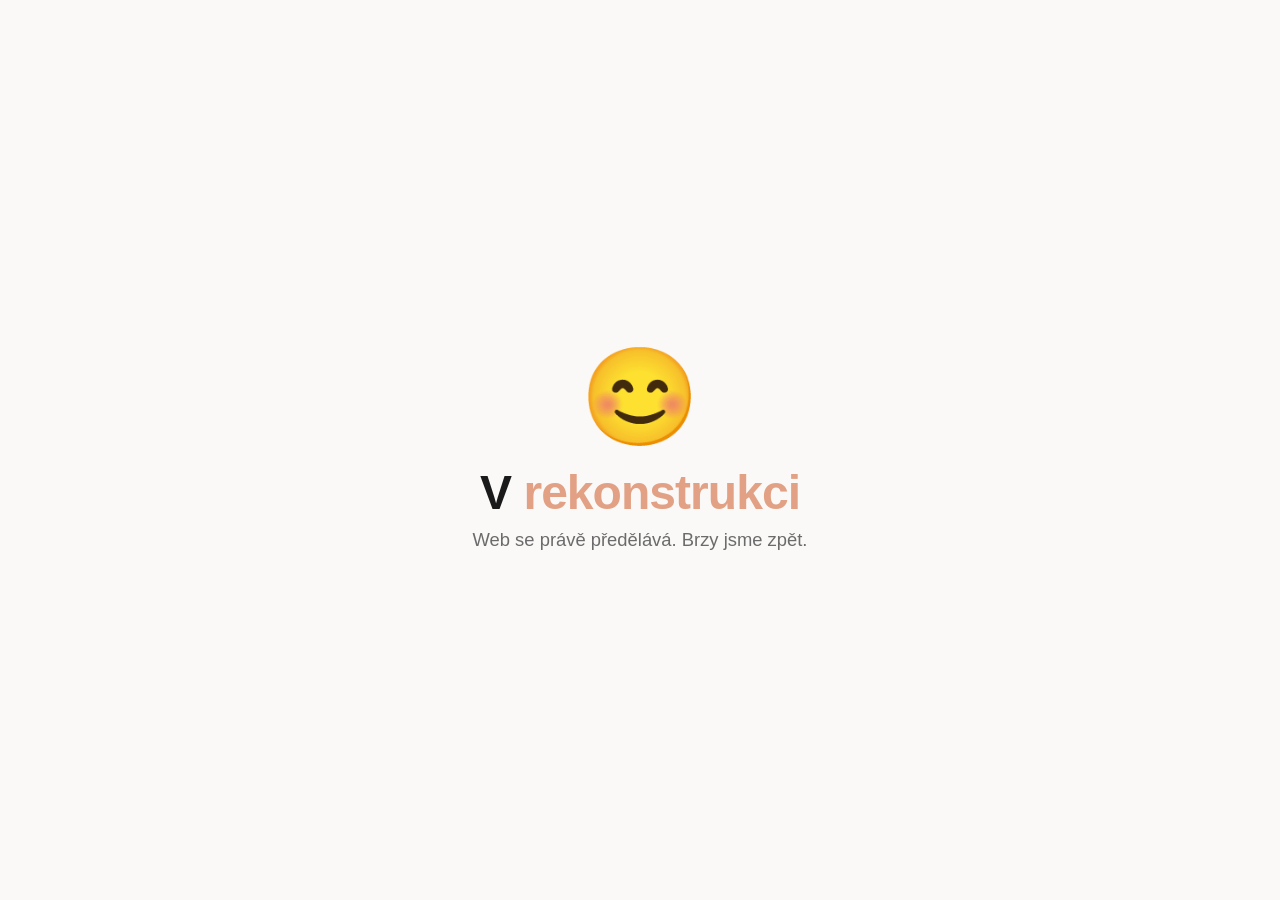
==== commit 401b3743: "Údržbová stránka: web v rekonstrukci Odstraněn veškerý obsah, ponechána jen jednoduchá stránka "V re" ====
--- a/index.html
+++ b/index.html
@@ -1,1286 +1,43 @@
-<!DOCTYPE html>
+<!doctype html>
 <html lang="cs">
-
 <head>
-  <meta charset="UTF-8">
+  <meta charset="utf-8">
   <meta name="viewport" content="width=device-width, initial-scale=1">
-
-  <!-- Primary SEO -->
-  <title>Tvorba webů na míru od 11 000 Kč | Tadeáš Ujváry, Karlovarský kraj</title>
-  <meta name="description"
-    content="Firemní web na míru za 1–2 týdny, od 11 000 Kč. Návrh, kód i nasazení dělám sám. Weby a automatizace pro firmy v Karlovarském kraji i celé ČR.">
-  <meta name="keywords"
-    content="tvorba webů na míru, web pro firmu, web developer, UI UX design, automatizace, AI, n8n, Next.js, React, Tailwind, Karlovarský kraj, Cheb, Sokolov">
-  <meta name="author" content="Tadeáš Ujváry">
-  <meta name="robots" content="index, follow, max-image-preview:large, max-snippet:-1, max-video-preview:-1">
-  <link rel="canonical" href="https://tadeas-ujvary.cz/">
-  <link rel="alternate" hreflang="cs" href="https://tadeas-ujvary.cz/">
-  <link rel="alternate" hreflang="x-default" href="https://tadeas-ujvary.cz/">
-
-  <!-- Local / geo signals -->
-  <meta name="geo.region" content="CZ-KA">
-  <meta name="geo.placename" content="Luby u Chebu, Karlovarský kraj">
-  <meta name="geo.position" content="50.2547;12.4053">
-  <meta name="ICBM" content="50.2547, 12.4053">
-
-  <!-- Open Graph -->
-  <meta property="og:type" content="website">
-  <meta property="og:site_name" content="Tadeáš Ujváry — weby & automatizace">
-  <meta property="og:locale" content="cs_CZ">
-  <meta property="og:title" content="Firemní web na míru za 1–2 týdny, od 11 000 Kč">
-  <meta property="og:description"
-    content="Návrh, kód i nasazení dělám sám. Weby a automatizace pro malé a střední firmy po celé ČR.">
-  <meta property="og:url" content="https://tadeas-ujvary.cz/">
-  <meta property="og:image" content="https://tadeas-ujvary.cz/og.png">
-  <meta property="og:image:type" content="image/png">
-  <meta property="og:image:width" content="1200">
-  <meta property="og:image:height" content="630">
-  <meta property="og:image:alt" content="Firemní web na míru za 1–2 týdny, od 11 000 Kč — Tadeáš Ujváry">
-
-  <!-- Twitter -->
-  <meta name="twitter:card" content="summary_large_image">
-  <meta name="twitter:title" content="Firemní web na míru za 1–2 týdny, od 11 000 Kč">
-  <meta name="twitter:description"
-    content="Návrh, kód i nasazení dělám sám. Od 11 000 Kč, dodání do dvou týdnů. Karlovarský kraj i celá ČR.">
-  <meta name="twitter:image" content="https://tadeas-ujvary.cz/og.png">
-
-  <meta name="theme-color" content="#FAF9F7">
-  <meta name="format-detection" content="telephone=yes">
-  <link rel="icon" href="/favicon.ico" sizes="32x32">
+  <title>V rekonstrukci — Tadeáš Ujváry</title>
+  <meta name="robots" content="noindex">
+  <meta name="description" content="Web se právě předělává. Brzy jsme zpět.">
   <link rel="icon" href="/favicon.svg" type="image/svg+xml">
-  <link rel="apple-touch-icon" href="/apple-touch-icon.png">
-  <link rel="manifest" href="/site.webmanifest">
-
-  <link rel="preconnect" href="https://fonts.googleapis.com">
-  <link rel="preconnect" href="https://fonts.gstatic.com" crossorigin>
-  <link rel="dns-prefetch" href="https://fonts.gstatic.com">
-  <link
-    href="https://fonts.googleapis.com/css2?family=Newsreader:ital,opsz,wght@0,6..72,400;0,6..72,500;1,6..72,400&family=JetBrains+Mono:wght@400;500&display=swap"
-    rel="stylesheet">
-
-  <!-- Structured data -->
-  <script type="application/ld+json">
-{
-  "@context": "https://schema.org",
-  "@graph": [
-    {
-      "@type": "WebSite",
-      "@id": "https://tadeas-ujvary.cz/#website",
-      "url": "https://tadeas-ujvary.cz/",
-      "name": "Tadeáš Ujváry — weby a automatizace na míru",
-      "description": "Nezávislé studio jednoho člověka. Weby na míru a automatizace přes AI a n8n.",
-      "inLanguage": "cs-CZ",
-      "publisher": { "@id": "https://tadeas-ujvary.cz/#person" }
-    },
-    {
-      "@type": "Person",
-      "@id": "https://tadeas-ujvary.cz/#person",
-      "name": "Tadeáš Ujváry",
-      "jobTitle": "Web developer & automation engineer",
-      "description": "Nezávislý vývojář a designér. Stavím firemní weby na míru od 11 000 Kč s dodáním do dvou týdnů a propojuju firmám nástroje do automatizací přes AI a n8n.",
-      "url": "https://tadeas-ujvary.cz/",
-      "email": "mailto:ujvyk@icloud.com",
-      "telephone": "+420723065427",
-      "identifier": { "@type": "PropertyValue", "propertyID": "IČO", "value": "23468165" },
-      "knowsAbout": ["Tvorba webů na míru", "Frontend vývoj", "Next.js", "React", "Tailwind CSS", "TypeScript", "UI/UX Design", "Automatizace", "n8n", "AI"],
-      "knowsLanguage": ["cs", "en"],
-      "address": {
-        "@type": "PostalAddress",
-        "addressLocality": "Luby u Chebu",
-        "addressRegion": "Karlovarský kraj",
-        "postalCode": "351 37",
-        "addressCountry": "CZ"
-      },
-      "sameAs": ["https://github.com/TadeasUjvary"]
-    },
-    {
-      "@type": "Service",
-      "@id": "https://tadeas-ujvary.cz/#sluzba-web",
-      "name": "Tvorba webů na míru",
-      "serviceType": "Tvorba webových stránek na míru",
-      "description": "Firemní web na míru — návrh, kód i nasazení. Bez šablon a bez měsíčních licencí za redakční systém. Dodání zpravidla do 1–2 týdnů.",
-      "provider": { "@id": "https://tadeas-ujvary.cz/#person" },
-      "areaServed": [
-        { "@type": "AdministrativeArea", "name": "Karlovarský kraj" },
-        { "@type": "Country", "name": "Česká republika" }
-      ],
-      "offers": {
-        "@type": "Offer",
-        "priceCurrency": "CZK",
-        "priceSpecification": {
-          "@type": "PriceSpecification",
-          "priceCurrency": "CZK",
-          "minPrice": 11000,
-          "valueAddedTaxIncluded": true
-        },
-        "availability": "https://schema.org/InStock",
-        "url": "https://tadeas-ujvary.cz/#ceny"
-      }
-    },
-    {
-      "@type": "Service",
-      "@id": "https://tadeas-ujvary.cz/#sluzba-automatizace",
-      "name": "Automatizace a AI pro firmy",
-      "serviceType": "Automatizace firemních procesů",
-      "description": "Propojení formulářů, e-mailů, CRM a AI do workflow přes n8n, které běží bez ruční obsluhy.",
-      "provider": { "@id": "https://tadeas-ujvary.cz/#person" },
-      "areaServed": { "@type": "Country", "name": "Česká republika" }
-    },
-    {
-      "@type": "BreadcrumbList",
-      "@id": "https://tadeas-ujvary.cz/#breadcrumb",
-      "itemListElement": [
-        { "@type": "ListItem", "position": 1, "name": "Domů", "item": "https://tadeas-ujvary.cz/" }
-      ]
+  <link rel="icon" href="/favicon.ico" sizes="any">
+  <style>
+    :root{
+      --bg:#faf9f7; --ink:#1a1a1a; --muted:#6b6b6b; --accent:#E2A184;
     }
-  ]
-}
-</script>
-  <style>
-    :root {
-      --bg: #FAF9F7;
-      --surface: #FFFFFF;
-      --ink: #14110F;
-      --muted: #6F6A65;
-      --faint: #98938D;
-      --line: #E7E3DD;
-      --line-soft: #EFECE7;
-      --accent: #B4502C;
-      --accent-soft: #F3E7DF;
-      --pale-blue-bg: #E6F0FA;
-      --pale-blue-tx: #1F6C9F;
-      --pale-green-bg: #EAF1E8;
-      --pale-green-tx: #3B6A3A;
-      --pale-red-bg: #FAEAE6;
-      --pale-red-tx: #9F3A2D;
-      --sans: 'SF Pro Display', 'Helvetica Neue', 'Helvetica', Arial, sans-serif;
-      --serif: 'Newsreader', Georgia, 'Times New Roman', serif;
-      --mono: 'JetBrains Mono', 'SF Mono', ui-monospace, monospace;
+    @media (prefers-color-scheme: dark){
+      :root{ --bg:#111110; --ink:#faf9f7; --muted:#9a9a95; --accent:#E2A184; }
     }
-
-    * { margin: 0; padding: 0; box-sizing: border-box }
-    html { scroll-behavior: smooth }
-
-    body {
-      background: var(--bg);
-      color: var(--ink);
-      font-family: var(--sans);
-      font-size: 16px;
-      line-height: 1.6;
-      -webkit-font-smoothing: antialiased;
-      -moz-osx-font-smoothing: grayscale;
+    *{box-sizing:border-box}
+    html,body{height:100%}
+    body{
+      margin:0; background:var(--bg); color:var(--ink);
+      font-family:-apple-system,BlinkMacSystemFont,"Segoe UI",Roboto,Helvetica,Arial,sans-serif;
+      display:flex; align-items:center; justify-content:center; padding:24px;
+      -webkit-font-smoothing:antialiased;
     }
-
-    a { color: inherit; text-decoration: none }
-    ::selection { background: var(--ink); color: var(--bg) }
-
-    /* paper grain + ambient warmth */
-    .grain {
-      position: fixed; inset: 0; z-index: 0; pointer-events: none;
-      opacity: .035; mix-blend-mode: multiply;
-      background-image: url("data:image/svg+xml,%3Csvg xmlns='http://www.w3.org/2000/svg' width='180' height='180'%3E%3Cfilter id='n'%3E%3CfeTurbulence type='fractalNoise' baseFrequency='0.9' numOctaves='3' stitchTiles='stitch'/%3E%3C/filter%3E%3Crect width='100%25' height='100%25' filter='url(%23n)'/%3E%3C/svg%3E");
+    main{ text-align:center; max-width:34rem }
+    .emoji{ font-size:clamp(3.5rem,12vw,6rem); line-height:1; display:block; margin-bottom:1.25rem }
+    h1{
+      font-size:clamp(1.9rem,6vw,3rem); font-weight:600; letter-spacing:-.02em;
+      margin:0 0 .6rem;
     }
-    .ambient { position: fixed; inset: 0; pointer-events: none; z-index: 0; overflow: hidden }
-    .ambient::before {
-      content: ""; position: absolute; top: -22%; left: 50%;
-      width: 80vw; height: 80vw; border-radius: 50%;
-      background: radial-gradient(circle, rgba(180, 80, 44, 0.05), transparent 62%);
-      transform: translateX(-50%);
-      animation: drift 28s ease-in-out infinite alternate;
-    }
-    @keyframes drift {
-      from { transform: translate(-55%, 0) }
-      to { transform: translate(-45%, 5%) }
-    }
-
-    .wrap { max-width: 1120px; margin: 0 auto; padding: 0 32px; position: relative; z-index: 1 }
-
-    /* nav */
-    nav {
-      position: sticky; top: 0; z-index: 50;
-      background: rgba(250, 249, 247, .72);
-      backdrop-filter: saturate(180%) blur(14px);
-      -webkit-backdrop-filter: saturate(180%) blur(14px);
-      border-bottom: 1px solid transparent;
-      transition: border-color .25s, background .25s;
-    }
-    nav.scrolled { border-bottom-color: var(--line); background: rgba(250, 249, 247, .85) }
-    nav .wrap { display: flex; align-items: center; justify-content: space-between; height: 66px }
-    .brand { font-family: var(--mono); font-size: 13px; letter-spacing: -.01em; color: var(--ink) }
-    .brand b { font-weight: 500 }
-    .brand span { color: var(--faint) }
-    .navlinks { display: flex; gap: 30px; align-items: center; font-size: 14px; color: var(--muted) }
-    .navlinks a:not(.cta) { position: relative; transition: color .2s }
-    .navlinks a:not(.cta)::after {
-      content: ""; position: absolute; left: 0; bottom: -5px; height: 1px; width: 0;
-      background: var(--ink); transition: width .25s ease;
-    }
-    .navlinks a:not(.cta):hover { color: var(--ink) }
-    .navlinks a:not(.cta):hover::after { width: 100% }
-    .navlinks .cta {
-      color: var(--bg); background: var(--ink);
-      padding: 9px 18px; border-radius: 7px; font-family: var(--mono); font-size: 12.5px;
-      transition: background .2s, transform .12s;
-    }
-    .navlinks .cta:hover { background: #2B2521 }
-    .navlinks .cta:active { transform: scale(.98) }
-    @media(max-width:760px) { .navlinks a:not(.cta) { display: none } }
-
-    /* hero */
-    header { padding: 130px 0 96px }
-    .eyebrow {
-      display: inline-flex; align-items: center; gap: 9px;
-      font-family: var(--mono); font-size: 11px;
-      letter-spacing: .08em; text-transform: uppercase;
-      color: var(--pale-green-tx); background: var(--pale-green-bg);
-      padding: 7px 14px; border-radius: 9999px; margin-bottom: 38px;
-    }
-    .eyebrow .dot {
-      width: 7px; height: 7px; border-radius: 50%;
-      background: var(--pale-green-tx); position: relative;
-    }
-    .eyebrow .dot::after {
-      content: ""; position: absolute; inset: -4px; border-radius: 50%;
-      border: 1px solid var(--pale-green-tx); opacity: .5;
-      animation: ping 2.4s cubic-bezier(0, 0, .2, 1) infinite;
-    }
-    @keyframes ping { 0% { transform: scale(.6); opacity: .6 } 80%, 100% { transform: scale(1.5); opacity: 0 } }
-
-    h1 {
-      font-family: var(--serif); font-weight: 400;
-      font-size: clamp(2.8rem, 6.6vw, 5.3rem);
-      line-height: 1.03; letter-spacing: -.035em; max-width: 16ch;
-    }
-    h1 em { font-style: italic; color: var(--accent) }
-    .lede { margin-top: 32px; max-width: 56ch; font-size: 1.2rem; color: #2E2A27; line-height: 1.62 }
-
-    .hero-actions { margin-top: 42px; display: flex; gap: 12px; flex-wrap: wrap; align-items: center }
-    .btn {
-      display: inline-flex; align-items: center; gap: 9px;
-      font-family: var(--mono); font-size: 13px;
-      padding: 13px 24px; border-radius: 8px;
-      border: 1px solid var(--line);
-      transition: background .18s, color .18s, transform .12s, border-color .18s;
-    }
-    .btn svg { width: 14px; height: 14px; transition: transform .22s ease }
-    .btn-primary { background: var(--ink); color: var(--bg); border-color: var(--ink) }
-    .btn-primary:hover { background: #2B2521 }
-    .btn-primary:hover svg { transform: translateX(3px) }
-    .btn-secondary { background: var(--surface); color: var(--ink) }
-    .btn-secondary:hover { background: #F2EFEA; border-color: #DAD5CD }
-    .btn:active { transform: scale(.98) }
-
-    /* hero stats */
-    .stats {
-      margin-top: 64px; display: flex; flex-wrap: wrap; gap: 0;
-      border-top: 1px solid var(--line);
-    }
-    .stat {
-      flex: 1; min-width: 150px; padding: 26px 28px 0 0; margin-right: 28px;
-      border-right: 1px solid var(--line-soft);
-    }
-    .stat:last-child { border-right: 0; margin-right: 0 }
-    .stat .v { font-family: var(--serif); font-size: 2rem; letter-spacing: -.02em; line-height: 1 }
-    .stat .k { margin-top: 8px; font-family: var(--mono); font-size: 11.5px; letter-spacing: .03em; color: var(--muted) }
-    @media(max-width:680px) {
-      .stats { display: grid; grid-template-columns: 1fr 1fr; gap: 28px 22px }
-      .stat { flex: none; min-width: 0; border-right: 0; margin-right: 0; padding: 24px 0 0 }
-      .stat .v { font-size: 1.7rem }
-    }
-
-    /* hero two-column layout w/ editorial art */
-    .hero-grid { display: grid; grid-template-columns: 1.08fr .92fr; gap: 60px; align-items: center }
-    .hero-copy { min-width: 0 }
-    .hero-art { position: relative; margin: 0 }
-    .hero-art img {
-      width: 100%; height: auto; display: block;
-      border-radius: 16px; border: 1px solid var(--line);
-      box-shadow: 0 30px 72px -26px rgba(20, 17, 15, .32);
-    }
-    .hero-art figcaption {
-      position: absolute; left: 16px; bottom: 0; z-index: 4;
-      font-family: var(--mono); font-size: 10.5px; letter-spacing: .09em; text-transform: uppercase;
-      color: var(--bg); background: rgba(20, 17, 15, .5);
-      backdrop-filter: blur(7px); -webkit-backdrop-filter: blur(7px);
-      padding: 7px 13px; border-radius: 8px;
-    }
-    @media(max-width:900px) {
-      .hero-grid { grid-template-columns: 1fr; gap: 46px }
-      .hero-art { max-width: 420px }
-    }
-
-    /* textured section dividers (Higgsfield) */
-    .divider {
-      width: 100%; height: 170px; pointer-events: none; position: relative; z-index: 0;
-      background: url("assets/divider.jpg") center/cover no-repeat;
-      mix-blend-mode: multiply;
-      -webkit-mask-image: linear-gradient(to bottom, transparent 0, #000 42%, #000 58%, transparent 100%);
-      mask-image: linear-gradient(to bottom, transparent 0, #000 42%, #000 58%, transparent 100%);
-    }
-    .divider.flip { transform: scaleX(-1) }
-    .divider + .sec { border-top: 0 }
-
-    /* section heading */
-    .sec { padding: 100px 0; border-top: 1px solid var(--line) }
-    .sec-h {
-      display: flex; align-items: baseline; justify-content: space-between;
-      margin-bottom: 52px; gap: 20px; flex-wrap: wrap;
-    }
-    .sec-h h2 { font-family: var(--serif); font-weight: 400; font-size: clamp(1.9rem, 3.4vw, 2.5rem); letter-spacing: -.025em }
-    .sec-h .idx { font-family: var(--mono); font-size: 12px; color: var(--faint); letter-spacing: .06em }
-    .sec-h .idx b { color: var(--accent); font-weight: 500 }
-    /* cisla sekci se pocitaji samy — po zapnuti/vypnuti sekce se precisluji */
-    body { counter-reset: sec }
-    .idx b { counter-increment: sec }
-    .idx b::after { content: counter(sec, decimal-leading-zero) }
-    .sec-sub { margin: -34px 0 46px; max-width: 58ch; color: var(--muted); font-size: 1.02rem; line-height: 1.65 }
-
-    /* services */
-    .svcgrid { display: grid; grid-template-columns: repeat(3, 1fr); gap: 16px }
-    .svc {
-      background: var(--surface); border: 1px solid var(--line);
-      border-radius: 14px; padding: 32px;
-      transition: box-shadow .24s ease, transform .24s ease, border-color .24s;
-      position: relative;
-    }
-    .svc:hover { box-shadow: 0 8px 30px rgba(20, 17, 15, .06); transform: translateY(-3px); border-color: #DAD5CD }
-    .svc .n {
-      font-family: var(--mono); font-size: 11px;
-      color: var(--accent); letter-spacing: .06em;
-      display: block; margin-bottom: 20px;
-    }
-    .svc h3 { font-family: var(--serif); font-size: 1.4rem; font-weight: 400; letter-spacing: -.02em; margin-bottom: 12px }
-    .svc p { color: var(--muted); font-size: .96rem; line-height: 1.65 }
-    @media(max-width:820px) { .svcgrid { grid-template-columns: 1fr } }
-
-    /* tech chips */
-    .chips { display: flex; flex-wrap: wrap; gap: 10px }
-    .chip {
-      font-family: var(--mono); font-size: 12.5px;
-      padding: 10px 17px; border-radius: 9999px;
-      background: var(--surface); border: 1px solid var(--line);
-      color: var(--ink); transition: border-color .2s, transform .12s;
-    }
-    .chip:hover { border-color: var(--accent); transform: translateY(-1px) }
-
-    /* bento projects */
-    .grid { display: grid; grid-template-columns: repeat(6, 1fr); gap: 16px }
-    .card {
-      grid-column: span 2;
-      background: var(--surface); border: 1px solid var(--line);
-      border-radius: 14px; overflow: hidden;
-      display: flex; flex-direction: column;
-      transition: box-shadow .24s ease, transform .24s ease, border-color .24s;
-    }
-    .card:hover { box-shadow: 0 8px 30px rgba(20, 17, 15, .06); transform: translateY(-3px); border-color: #DAD5CD }
-    .card-media { display: block; aspect-ratio: 16 / 10; overflow: hidden; background: #F0EDE8; border-bottom: 1px solid var(--line) }
-    .card-media img { width: 100%; height: 100%; object-fit: cover; object-position: top center; display: block; transition: transform .55s cubic-bezier(.16, 1, .3, 1) }
-    .card:hover .card-media img { transform: scale(1.045) }
-    .card-body { padding: 28px; display: flex; flex-direction: column; flex: 1 }
-    .card .top { display: flex; align-items: center; justify-content: space-between; margin-bottom: 22px }
-    .tag {
-      font-family: var(--mono); font-size: 10px;
-      letter-spacing: .07em; text-transform: uppercase;
-      padding: 6px 11px; border-radius: 9999px;
-    }
-    .t-ts { background: var(--pale-blue-bg); color: var(--pale-blue-tx) }
-    .t-web { background: var(--pale-green-bg); color: var(--pale-green-tx) }
-    .t-tool { background: var(--pale-red-bg); color: var(--pale-red-tx) }
-    .card h3 { font-family: var(--serif); font-size: 1.55rem; font-weight: 400; letter-spacing: -.02em }
-    .card p { margin-top: 12px; color: var(--muted); font-size: .96rem; line-height: 1.62; flex: 1 }
-    .stack-line { margin-top: 20px; font-family: var(--mono); font-size: 11px; color: var(--faint); letter-spacing: .02em }
-    .links { margin-top: 22px; display: flex; gap: 8px }
-    .links a {
-      font-size: 12.5px; font-family: var(--mono);
-      padding: 8px 14px; border-radius: 7px;
-      border: 1px solid var(--line);
-      transition: background .18s, color .18s, border-color .18s;
-      display: inline-flex; align-items: center; gap: 7px;
-    }
-    .links a svg { width: 12px; height: 12px; transition: transform .2s }
-    .links a.live { background: var(--ink); color: var(--bg); border-color: var(--ink) }
-    .links a.live:hover { background: #2B2521 }
-    .links a.live:hover svg { transform: translate(2px, -2px) }
-    .links a.code:hover { background: #F2EFEA; border-color: #DAD5CD }
-    @media(max-width:820px) {
-      .grid { grid-template-columns: 1fr }
-      .card { grid-column: span 1 }
-    }
-
-    /* about */
-    .about { display: grid; grid-template-columns: 1.4fr 1fr; gap: 56px; align-items: start }
-    .about .body p {
-      font-size: 1.12rem; color: #2E2A27; line-height: 1.72;
-      margin-bottom: 20px; max-width: 52ch;
-    }
-    .about .body p:first-child::first-letter {
-      font-family: var(--serif); font-size: 3.2em; line-height: .8;
-      float: left; padding: 6px 12px 0 0; color: var(--accent);
-    }
-    .about .side {
-      border-left: 1px solid var(--line); padding-left: 28px;
-      font-family: var(--mono); font-size: 12.5px; color: var(--muted);
-    }
-    .about .side .row { padding: 14px 0; border-bottom: 1px solid var(--line-soft); display: flex; justify-content: space-between; gap: 14px }
-    .about .side .row:last-child { border-bottom: 0 }
-    .about .side .row .lbl { color: var(--faint) }
-    .about .side .row .val { color: var(--ink); text-align: right }
-    @media(max-width:820px) {
-      .about { grid-template-columns: 1fr; gap: 36px }
-      .about .side { border-left: 0; padding-left: 0; border-top: 1px solid var(--line); padding-top: 8px }
-    }
-
-    /* why-me */
-    .why {
-      display: grid; grid-template-columns: repeat(3, 1fr);
-      background: var(--surface); border: 1px solid var(--line);
-      border-radius: 14px; overflow: hidden;
-    }
-    .why .item {
-      background: var(--surface); padding: 30px;
-      display: flex; flex-direction: column; gap: 12px;
-      border-top: 1px solid var(--line); border-right: 1px solid var(--line);
-      transition: background .2s;
-    }
-    .why .item:nth-child(-n+3) { border-top: 0 }
-    .why .item:nth-child(3n) { border-right: 0 }
-    .why .item:last-child { border-right: 0 }
-    .why .item:hover { background: #FCFBF9 }
-    .why .num { font-family: var(--mono); font-size: 11px; color: var(--accent); letter-spacing: .07em }
-    .why .item h3 { font-family: var(--serif); font-weight: 400; font-size: 1.2rem; letter-spacing: -.02em }
-    .why .item p { color: var(--muted); font-size: .92rem; line-height: 1.6 }
-    @media(max-width:820px) {
-      .why { grid-template-columns: 1fr }
-      .why .item { border-right: 0; border-top: 1px solid var(--line) }
-      .why .item:first-child { border-top: 0 }
-    }
-
-    /* contact */
-    .contact { text-align: center; padding: 130px 0 }
-    .contact .idx { font-family: var(--mono); font-size: 12px; color: var(--faint); letter-spacing: .06em }
-    .contact .idx b { color: var(--accent); font-weight: 500 }
-    .contact h2 {
-      font-family: var(--serif); font-weight: 400;
-      font-size: clamp(2.5rem, 6.4vw, 4.4rem);
-      letter-spacing: -.035em; margin: 24px 0 16px;
-    }
-    .contact h2 em { font-style: italic; color: var(--accent) }
-    .contact .lede-c { max-width: 48ch; margin: 0 auto; color: var(--muted); font-size: 1.08rem; line-height: 1.6 }
-    .contact .mail {
-      display: inline-block; margin-top: 30px; font-size: 1.3rem; font-family: var(--serif);
-      border-bottom: 1px solid var(--ink); padding-bottom: 4px;
-      transition: color .2s, border-color .2s;
-    }
-    .contact .mail:hover { color: var(--accent); border-color: var(--accent) }
-    .socials { margin-top: 34px; display: flex; gap: 12px; justify-content: center; flex-wrap: wrap }
-    .socials a {
-      font-family: var(--mono); font-size: 13px;
-      padding: 11px 20px; border: 1px solid var(--line);
-      border-radius: 8px; background: var(--surface);
-      transition: background .18s, border-color .18s;
-    }
-    .socials a:hover { background: #F2EFEA; border-color: #DAD5CD }
-
-    footer { border-top: 1px solid var(--line); padding: 38px 0 }
-    footer .wrap {
-      display: flex; justify-content: space-between; align-items: center;
-      flex-wrap: wrap; gap: 10px;
-      font-family: var(--mono); font-size: 12px; color: var(--muted);
-    }
-    footer a:hover { color: var(--ink) }
-
-    /* scroll entry */
-    .reveal {
-      opacity: 0; transform: translateY(14px);
-      transition: opacity .7s cubic-bezier(.16, 1, .3, 1), transform .7s cubic-bezier(.16, 1, .3, 1);
-    }
-    .reveal.in { opacity: 1; transform: none }
-    @media(prefers-reduced-motion:reduce) {
-      html { scroll-behavior: auto }
-      .reveal { opacity: 1; transform: none; transition: none }
-      .ambient::before, .eyebrow .dot::after { animation: none }
-    }
-
-    /* hero art — stack of real client sites */
-    .hero-art .shot-stack { position: relative; padding-bottom: 16%; }
-    .hero-art .shot {
-      display: block; width: 100%; height: auto;
-      border-radius: 14px; border: 1px solid var(--line);
-      box-shadow: 0 30px 72px -26px rgba(20, 17, 15, .32);
-      background: #F0EDE8;
-    }
-    .hero-art .shot.b, .hero-art .shot.c { position: absolute; width: 62%; }
-    .hero-art .shot.b { right: 0; bottom: 0; z-index: 2; box-shadow: 0 22px 48px -20px rgba(20, 17, 15, .38) }
-    .hero-art .shot.c { left: 0; bottom: 7%; width: 46%; z-index: 1; box-shadow: 0 18px 40px -20px rgba(20, 17, 15, .3) }
-
-    /* inline stack strip under services */
-    .stackstrip { margin-top: 40px; padding-top: 30px; border-top: 1px solid var(--line) }
-    .stackstrip .lbl {
-      font-family: var(--mono); font-size: 11px; letter-spacing: .08em;
-      text-transform: uppercase; color: var(--faint); display: block; margin-bottom: 16px;
-    }
-
-    /* pricing + process */
-    .pricebox {
-      background: var(--surface); border: 1px solid var(--line); border-radius: 14px;
-      padding: 38px; display: grid; grid-template-columns: 1fr 1fr; gap: 40px; align-items: start;
-    }
-    .pricebox .figure .from { font-family: var(--mono); font-size: 11.5px; letter-spacing: .08em; text-transform: uppercase; color: var(--faint) }
-    .pricebox .figure .amount {
-      font-family: var(--serif); font-size: clamp(2.6rem, 5.4vw, 3.6rem);
-      letter-spacing: -.03em; line-height: 1; margin: 10px 0 18px;
-    }
-    .pricebox .figure p { color: var(--muted); font-size: .98rem; line-height: 1.65; max-width: 40ch }
-    .pricebox .figure .note { margin-top: 20px; font-size: .92rem; color: var(--ink) }
-    .pricebox .factors { border-left: 1px solid var(--line); padding-left: 34px }
-    .pricebox .factors .lbl {
-      font-family: var(--mono); font-size: 11px; letter-spacing: .08em;
-      text-transform: uppercase; color: var(--faint); display: block; margin-bottom: 16px;
-    }
-    .pricebox .factors ul { list-style: none }
-    .pricebox .factors li {
-      padding: 11px 0; border-bottom: 1px solid var(--line-soft);
-      font-size: .95rem; color: #2E2A27; display: flex; gap: 12px; align-items: baseline;
-    }
-    .pricebox .factors li:last-child { border-bottom: 0 }
-    .pricebox .factors li span { color: var(--accent); font-family: var(--mono); font-size: 11px }
-    @media(max-width:820px) {
-      .pricebox { grid-template-columns: 1fr; gap: 30px; padding: 30px }
-      .pricebox .factors { border-left: 0; padding-left: 0; border-top: 1px solid var(--line); padding-top: 24px }
-    }
-
-    .steps { margin-top: 16px; display: grid; grid-template-columns: repeat(4, 1fr); gap: 16px }
-    .steps .step { padding: 26px 22px 24px; background: var(--surface); border: 1px solid var(--line); border-radius: 14px }
-    .steps .step .n {
-      font-family: var(--mono); font-size: 11px; color: var(--accent);
-      letter-spacing: .07em; display: block; margin-bottom: 16px;
-    }
-    .steps .step h3 { font-family: var(--serif); font-weight: 400; font-size: 1.15rem; letter-spacing: -.02em; margin-bottom: 9px }
-    .steps .step p { color: var(--muted); font-size: .92rem; line-height: 1.6 }
-    @media(max-width:900px) { .steps { grid-template-columns: 1fr 1fr } }
-    @media(max-width:560px) { .steps { grid-template-columns: 1fr } }
-
-    /* mid-page CTA band */
-    .midcta {
-      margin: 0 auto; max-width: 1120px;
-      display: flex; align-items: center; justify-content: space-between;
-      gap: 24px; flex-wrap: wrap;
-      background: var(--ink); color: var(--bg);
-      border-radius: 16px; padding: 34px 38px;
-    }
-    .midcta p { font-family: var(--serif); font-size: clamp(1.25rem, 2.6vw, 1.7rem); letter-spacing: -.02em; line-height: 1.25; max-width: 30ch }
-    .midcta .btn-invert {
-      background: var(--bg); color: var(--ink); border-color: var(--bg);
-      white-space: nowrap;
-    }
-    .midcta .btn-invert:hover { background: #EDE9E3 }
-
-    /* studio spotlight — vlastni znacka Ujvary Studio */
-    .studio {
-      --fade: 200px;               /* delka mekkeho prechodu nahore i dole */
-      position: relative; z-index: 1; overflow: hidden;
-      color: var(--bg);
-      padding: calc(var(--fade) + 34px) 0;
-      /* mekky prechod z papiroveho podkladu do tmy a zpet — zadna ostra hrana */
-      background: linear-gradient(to bottom,
-        var(--bg) 0,
-        #EAE2DA calc(var(--fade) * .20),
-        #6E5B51 calc(var(--fade) * .52),
-        #221C19 calc(var(--fade) * .80),
-        var(--ink) var(--fade),
-        var(--ink) calc(100% - var(--fade)),
-        #221C19 calc(100% - var(--fade) * .80),
-        #6E5B51 calc(100% - var(--fade) * .52),
-        #EAE2DA calc(100% - var(--fade) * .20),
-        var(--bg) 100%);
-    }
-    .studio::before {
-      content: ""; position: absolute; inset: var(--fade) 0; pointer-events: none;
-      background: radial-gradient(62% 78% at 80% 18%, rgba(180, 80, 44, .26), transparent 68%);
-      -webkit-mask-image: linear-gradient(to bottom, transparent 0, #000 18%, #000 82%, transparent 100%);
-      mask-image: linear-gradient(to bottom, transparent 0, #000 18%, #000 82%, transparent 100%);
-    }
-    .studio .wrap { position: relative; z-index: 1 }
-    .studio + .sec { border-top: 0 }
-    .studio-grid { display: grid; grid-template-columns: 1.05fr 1fr; gap: 60px; align-items: center }
-    .studio .eyebrow {
-      background: rgba(250, 249, 247, .10); color: #EFCDB9; margin-bottom: 26px;
-    }
-    .studio .eyebrow .dot { background: #E2A184 }
-    .studio .eyebrow .dot::after { border-color: #E2A184 }
-    .studio h2 {
-      font-family: var(--serif); font-weight: 400;
-      font-size: clamp(2.1rem, 4.6vw, 3.4rem);
-      line-height: 1.06; letter-spacing: -.03em; max-width: 15ch;
-    }
-    .studio h2 em { font-style: italic; color: #E2A184 }
-    .studio .lede-dark {
-      margin-top: 24px; max-width: 48ch;
-      font-size: 1.06rem; line-height: 1.66; color: rgba(250, 249, 247, .74);
-    }
-    .studio-points { margin-top: 30px; display: grid; gap: 15px; list-style: none }
-    .studio-points li {
-      display: flex; gap: 12px; align-items: flex-start;
-      font-size: .97rem; line-height: 1.55; color: rgba(250, 249, 247, .86);
-    }
-    .studio-points svg { width: 16px; height: 16px; flex: none; margin-top: 3px; color: #E2A184 }
-    .studio-points b { font-weight: 500; color: var(--bg) }
-    .studio-actions { margin-top: 38px; display: flex; gap: 12px; flex-wrap: wrap }
-    .studio .btn-invert { background: var(--bg); color: var(--ink); border-color: var(--bg) }
-    .studio .btn-invert:hover { background: #EDE9E3 }
-    .studio .btn-invert:hover svg { transform: translate(2px, -2px) }
-    .studio .btn-ghost { background: transparent; color: var(--bg); border-color: rgba(250, 249, 247, .28) }
-    .studio .btn-ghost:hover { background: rgba(250, 249, 247, .08); border-color: rgba(250, 249, 247, .55) }
-    .studio-art {
-      display: block; position: relative; border-radius: 16px; overflow: hidden;
-      border: 1px solid rgba(250, 249, 247, .14);
-      box-shadow: 0 30px 70px rgba(0, 0, 0, .45);
-    }
-    .studio-art img {
-      display: block; width: 100%; height: auto; aspect-ratio: 16 / 10;
-      object-fit: cover; object-position: top center;
-      transition: transform .6s cubic-bezier(.16, 1, .3, 1);
-    }
-    .studio-art:hover img { transform: scale(1.04) }
-    .studio-art figcaption {
-      position: absolute; left: 14px; bottom: 14px;
-      font-family: var(--mono); font-size: 11px; letter-spacing: .05em;
-      padding: 7px 13px; border-radius: 9999px;
-      background: rgba(20, 17, 15, .62); color: rgba(250, 249, 247, .9);
-      backdrop-filter: blur(8px); -webkit-backdrop-filter: blur(8px);
-    }
-    .studio-strip {
-      margin-top: 54px; padding-top: 26px;
-      border-top: 1px solid rgba(250, 249, 247, .14);
-      display: flex; flex-wrap: wrap; gap: 14px 36px;
-      font-family: var(--mono); font-size: 11.5px; letter-spacing: .05em;
-      color: rgba(250, 249, 247, .55);
-    }
-    .studio-strip b { color: rgba(250, 249, 247, .92); font-weight: 500 }
-    @media(max-width:900px) {
-      .studio { --fade: 120px }
-      .studio-grid { grid-template-columns: 1fr; gap: 40px }
-      .studio h2 { max-width: none }
-    }
-
-    /* dvousloupcova varianta bento gridu */
-    .grid.duo .card { grid-column: span 3 }
-    @media(max-width:820px) { .grid.duo .card { grid-column: span 1 } }
-
-    /* quotes / reviews */
-    .quotes { display: grid; grid-template-columns: repeat(3, 1fr); gap: 16px }
-    .quote {
-      background: var(--surface); border: 1px solid var(--line); border-radius: 14px;
-      padding: 30px; display: flex; flex-direction: column;
-    }
-    .quote .rating { font-size: 13px; letter-spacing: .16em; color: var(--accent); margin-bottom: 18px }
-    .quote blockquote { font-family: var(--serif); font-size: 1.12rem; line-height: 1.55; letter-spacing: -.015em; flex: 1 }
-    .quote figcaption { margin-top: 22px; padding-top: 18px; border-top: 1px solid var(--line-soft); font-family: var(--mono); font-size: 11.5px; color: var(--muted); line-height: 1.7 }
-    .quote figcaption b { display: block; color: var(--ink); font-weight: 500; font-size: 12.5px }
-    .quote figcaption a { border-bottom: 1px solid var(--line); transition: border-color .2s }
-    .quote figcaption a:hover { border-color: var(--accent); color: var(--accent) }
-    @media(max-width:900px) { .quotes { grid-template-columns: 1fr } }
-
-    /* contact form */
-    .form { max-width: 560px; margin: 40px auto 0; text-align: left }
-    .form .row2 { display: grid; grid-template-columns: 1fr 1fr; gap: 14px }
-    .form label {
-      display: block; font-family: var(--mono); font-size: 11px;
-      letter-spacing: .07em; text-transform: uppercase; color: var(--faint); margin-bottom: 8px;
-    }
-    .form .field { margin-bottom: 18px }
-    .form input, .form textarea, .form select {
-      width: 100%; font-family: var(--sans); font-size: .98rem; color: var(--ink);
-      background: var(--surface); border: 1px solid var(--line); border-radius: 9px;
-      padding: 13px 15px; transition: border-color .18s, box-shadow .18s;
-    }
-    .form textarea { resize: vertical; min-height: 120px; line-height: 1.6 }
-    .form input:focus, .form textarea:focus, .form select:focus {
-      outline: 0; border-color: var(--accent); box-shadow: 0 0 0 3px var(--accent-soft);
-    }
-    .form .hp { position: absolute; left: -9999px; width: 1px; height: 1px; overflow: hidden }
-    .form button {
-      width: 100%; cursor: pointer; font-family: var(--mono); font-size: 13px;
-      background: var(--ink); color: var(--bg); border: 1px solid var(--ink);
-      border-radius: 9px; padding: 15px 24px;
-      transition: background .18s, transform .12s;
-    }
-    .form button:hover:not(:disabled) { background: #2B2521 }
-    .form button:active { transform: scale(.99) }
-    .form button:disabled { opacity: .6; cursor: default }
-    .form .consent { margin-top: 14px; font-size: 12px; color: var(--faint); line-height: 1.6; text-align: center }
-    .form .consent a { border-bottom: 1px solid var(--line) }
-    .formnote {
-      margin-top: 16px; padding: 14px 16px; border-radius: 9px;
-      font-size: .93rem; line-height: 1.6; display: none;
-    }
-    .formnote.show { display: block }
-    .formnote.ok { background: var(--pale-green-bg); color: var(--pale-green-tx) }
-    .formnote.err { background: var(--pale-red-bg); color: var(--pale-red-tx) }
-    .contact .alt {
-      margin-top: 34px; display: flex; gap: 12px; justify-content: center; flex-wrap: wrap;
-      font-family: var(--mono); font-size: 12.5px; color: var(--muted);
-    }
-    .contact .alt a { border-bottom: 1px solid var(--line); padding-bottom: 2px; transition: color .2s, border-color .2s }
-    .contact .alt a:hover { color: var(--accent); border-color: var(--accent) }
-    @media(max-width:560px) { .form .row2 { grid-template-columns: 1fr } }
+    h1 span{ color:var(--accent) }
+    p{ font-size:clamp(1rem,2.6vw,1.15rem); color:var(--muted); margin:0 }
   </style>
 </head>
-
 <body>
-  <div class="grain" aria-hidden="true"></div>
-  <div class="ambient" aria-hidden="true"></div>
-
-  <nav id="nav">
-    <div class="wrap">
-      <a href="#top" class="brand"><b>Tadeáš Ujváry</b> <span>— studio</span></a>
-      <div class="navlinks">
-        <a href="#about">O mně</a>
-        <a href="#services">Služby</a>
-        <a href="#ceny">Ceny</a>
-        <a href="#projects">Práce</a>
-        <a href="#studio">Studio</a>
-        <a class="cta" href="#contact">Nezávazná poptávka</a>
-      </div>
-    </div>
-  </nav>
-
-  <header id="top">
-    <div class="wrap">
-      <div class="hero-grid">
-        <div class="hero-copy">
-          <h1 class="reveal in">Firemní web na míru za <em>1–2 týdny</em>.</h1>
-          <p class="lede reveal in">Návrh, kód i nasazení dělám sám — nejednáte s obchodníkem, který
-            zadání předá dál. Weby a automatizace pro malé a střední firmy po celé ČR. Od 11 000 Kč.</p>
-          <div class="hero-actions reveal in">
-            <a class="btn btn-primary" href="#contact">Chci nezávaznou nabídku
-              <svg viewBox="0 0 24 24" fill="none" stroke="currentColor" stroke-width="2" aria-hidden="true">
-                <path d="M5 12h14M13 5l7 7-7 7" />
-              </svg></a>
-            <a class="btn btn-secondary" href="#projects">Prohlédnout práci</a>
-          </div>
-        </div>
-        <figure class="hero-art reveal in">
-          <div class="shot-stack">
-            <img class="shot a" src="assets/work-kolotoce.jpg" width="1280" height="800" fetchpriority="high"
-              alt="Web Kolotoče Janeček — katalog pouťových atrakcí">
-            <img class="shot b" src="assets/work-extremeline.jpg" width="1280" height="800" loading="lazy"
-              alt="Web Extreme Line — výškové práce lanovým přístupem">
-            <img class="shot c" src="assets/work-sicistroje.jpg" width="1280" height="800" loading="lazy"
-              alt="Prodejní web se šicími stroji a vlastní administrací">
-          </div>
-          <figcaption>Kolotoče Janeček · Extreme Line · Šicí stroje</figcaption>
-        </figure>
-      </div>
-
-      <div class="stats reveal in">
-        <div class="stat"><div class="v">od 11 000 Kč</div><div class="k">firemní web na míru</div></div>
-        <div class="stat"><div class="v">1–2 týdny</div><div class="k">od zadání po spuštění</div></div>
-        <div class="stat"><div class="v">0 Kč</div><div class="k">za nezávaznou nabídku i konzultaci</div></div>
-      </div>
-    </div>
-  </header>
-
-  <section class="sec" id="about">
-    <div class="wrap">
-      <div class="sec-h reveal">
-        <h2>Kdo za tím stojí</h2>
-        <span class="idx"><b></b> — o mně</span>
-      </div>
-      <div class="about reveal">
-        <div class="body">
-          <p>Jsem Tadeáš, vývojář a designér z Karlovarského kraje. Web vám navrhnu, naprogramuju
-            i spustím. Celou dobu mluvíte s jedním člověkem, který ho staví — ne s někým, kdo vaše
-            připomínky přeposílá dál.</p>
-          <p>Nestavím na WordPress šablonách. Každý web píšu od nuly, takže se načte rychle,
-            nedrží zbytečné pluginy a nikdo za něj neplatí měsíční licence.</p>
-          <p>Vedle webů propojuju firmám nástroje do automatizací přes n8n a AI. Věci, které někdo
-            v kanceláři překlikává ručně, běží samy na pozadí.</p>
-        </div>
-        <div class="side">
-          <div class="row"><span class="lbl">Působnost</span><span class="val">Celá ČR · online</span></div>
-          <div class="row"><span class="lbl">Dodání</span><span class="val">1–2 týdny</span></div>
-          <div class="row"><span class="lbl">Zaměření</span><span class="val">Weby · UI/UX · Automatizace</span></div>
-          <div class="row"><span class="lbl">Jazyky</span><span class="val">CZ · EN</span></div>
-        </div>
-      </div>
-    </div>
-  </section>
-
-  <div class="divider" aria-hidden="true"></div>
-
-  <section class="sec" id="services">
-    <div class="wrap">
-      <div class="sec-h reveal">
-        <h2>Co dělám</h2>
-        <span class="idx"><b></b> — služby</span>
-      </div>
-      <div class="svcgrid">
-
-        <article class="svc reveal">
-          <span class="n">S/01 · WEBY</span>
-          <h3>Weby na míru</h3>
-          <p>Firemní prezentace, landing page nebo web s vlastní administrací, kterou obsluhujete
-            sami. Postavený tak, aby se dal za rok rozšířit, ne zahodit a dělat znovu.</p>
-        </article>
-
-        <article class="svc reveal">
-          <span class="n">S/02 · DESIGN</span>
-          <h3>UI / UX Design</h3>
-          <p>Vzhled, který vás postaví na úroveň větší konkurence i s menším rozpočtem. Rozvržení
-            řeším podle toho, kam má návštěvník kliknout — ne podle toho, co je zrovna v kurzu.</p>
-        </article>
-
-        <article class="svc reveal">
-          <span class="n">S/03 · AUTOMATIZACE</span>
-          <h3>Automatizace &amp; AI</h3>
-          <p>Poptávka z formuláře, která sama odpoví zákazníkovi, zapíše se do tabulky a pošle vám
-            notifikaci. Propojím e-maily, CRM i AI přes n8n do workflow, které běží bez vás.</p>
-        </article>
-
-      </div>
-
-      <div class="stackstrip reveal">
-        <span class="lbl">Stavím na</span>
-        <div class="chips">
-          <span class="chip">React</span>
-          <span class="chip">Next.js</span>
-          <span class="chip">TypeScript</span>
-          <span class="chip">Tailwind CSS</span>
-          <span class="chip">Supabase</span>
-          <span class="chip">Firebase</span>
-          <span class="chip">n8n</span>
-          <span class="chip">AI / LLM</span>
-          <span class="chip">Figma</span>
-          <span class="chip">Vercel</span>
-        </div>
-      </div>
-    </div>
-  </section>
-
-  <section class="sec" id="ceny">
-    <div class="wrap">
-      <div class="sec-h reveal">
-        <h2>Kolik to stojí a jak to probíhá</h2>
-        <span class="idx"><b></b> — ceny</span>
-      </div>
-
-      <div class="pricebox reveal">
-        <div class="figure">
-          <span class="from">Firemní web</span>
-          <div class="amount">od 11 000 Kč</div>
-          <p>Cena je konečná — v ní je návrh, kód, nasazení na vaši doménu i předání přístupů.
-            Žádné měsíční licence za redakční systém.</p>
-          <p class="note">Přesnou cenu a termín dostanete do 24 hodin po prvním hovoru. Zdarma
-            a nezávazně.</p>
-        </div>
-        <div class="factors">
-          <span class="lbl">Co cenu posouvá nahoru</span>
-          <ul>
-            <li><span>+</span> více stránek a rozsáhlejší obsah</li>
-            <li><span>+</span> administrace, kde si obsah spravujete sami</li>
-            <li><span>+</span> cizojazyčná verze webu</li>
-            <li><span>+</span> napojení na e-shop, CRM nebo skladový systém</li>
-            <li><span>+</span> automatizace a AI nad rámec webu</li>
-          </ul>
-        </div>
-      </div>
-
-      <div class="steps reveal">
-        <div class="step">
-          <span class="n">K/01</span>
-          <h3>Hovor na 20 minut</h3>
-          <p>Řeknete mi, co firma dělá a co má web přinést. Zdarma, nezávazně, klidně po telefonu.</p>
-        </div>
-        <div class="step">
-          <span class="n">K/02</span>
-          <h3>Nabídka do 24 h</h3>
-          <p>Dostanete pevnou cenu a termín. Ne odhad, který se v půlce projektu zdvojnásobí.</p>
-        </div>
-        <div class="step">
-          <span class="n">K/03</span>
-          <h3>Návrh, pak kód</h3>
-          <p>Vzhled schválíte dřív, než začnu programovat. Připomínky k návrhu jsou v ceně.</p>
-        </div>
-        <div class="step">
-          <span class="n">K/04</span>
-          <h3>Spuštění</h3>
-          <p>Nasadím na vaši doménu, předám přístupy a ukážu, jak si obsah měníte sami.</p>
-        </div>
-      </div>
-    </div>
-  </section>
-
-  <section class="sec" id="projects">
-    <div class="wrap">
-      <div class="sec-h reveal">
-        <h2>Práce pro klienty</h2>
-        <span class="idx"><b></b> — projekty</span>
-      </div>
-      <div class="grid">
-
-        <article class="card reveal">
-          <a class="card-media" href="https://kolotoce-janecek.cz" target="_blank" rel="noopener" aria-label="Otevřít web Kolotoče Janeček">
-            <img src="assets/work-kolotoce.jpg" alt="Náhled webu Kolotoče Janeček — pouťové atrakce" loading="lazy" width="1280" height="800">
-          </a>
-          <div class="card-body">
-            <div class="top"><span class="tag t-ts">Firemní web · Atrakce</span></div>
-            <h3>Kolotoče Janeček</h3>
-            <p>Rodinná firma s pouťovými atrakcemi potřebovala něco, co pošle pořadateli slavností
-              místo vyjmenovávání do telefonu. Katalog atrakcí s fotogalerií a kontaktem, který
-              funguje i z mobilu přímo na pouti.</p>
-            <div class="stack-line">HTML · CSS · JS · vlastní doména</div>
-            <div class="links">
-              <a class="live" href="https://kolotoce-janecek.cz" target="_blank" rel="noopener">Živě
-                <svg viewBox="0 0 24 24" fill="none" stroke="currentColor" stroke-width="2" aria-hidden="true">
-                  <path d="M7 17L17 7M17 7H8M17 7v9" />
-                </svg></a>
-            </div>
-          </div>
-        </article>
-
-        <article class="card reveal">
-          <a class="card-media" href="https://extreme-line.vercel.app" target="_blank" rel="noopener" aria-label="Otevřít web Extreme Line">
-            <img src="assets/work-extremeline.jpg" alt="Náhled webu Extreme Line — výškové práce lanovým přístupem" loading="lazy" width="1280" height="800">
-          </a>
-          <div class="card-body">
-            <div class="top"><span class="tag t-tool">Firemní web · Výškové práce</span></div>
-            <h3>Extreme Line</h3>
-            <p>Opravy fasád a inspekce budov lanovým přístupem, tedy bez lešení. Tmavý industriální
-              design, který sedí k oboru, česká i anglická verze a poptávkový formulář na dosah
-              z každé stránky.</p>
-            <div class="stack-line">HTML · CSS · JS · dvojjazyčný web</div>
-            <div class="links">
-              <a class="live" href="https://extreme-line.vercel.app" target="_blank" rel="noopener">Živě
-                <svg viewBox="0 0 24 24" fill="none" stroke="currentColor" stroke-width="2" aria-hidden="true">
-                  <path d="M7 17L17 7M17 7H8M17 7v9" />
-                </svg></a>
-            </div>
-          </div>
-        </article>
-
-        <article class="card reveal">
-          <a class="card-media" href="https://sici-stroje.vercel.app" target="_blank" rel="noopener" aria-label="Otevřít web Šicí stroje">
-            <img src="assets/work-sicistroje.jpg" alt="Náhled webu prodejny šicích strojů" loading="lazy" width="1280" height="800">
-          </a>
-          <div class="card-body">
-            <div class="top"><span class="tag t-web">Web + Admin · Prodej</span></div>
-            <h3>Šicí stroje</h3>
-            <p>Prodejní web s vlastní administrací. Klient si sám přidává, upravuje i maže stroje
-              včetně fotek — bez programátora a bez měsíčního poplatku za redakční systém.</p>
-            <div class="stack-line">Next.js · Admin rozhraní · Vercel</div>
-            <div class="links">
-              <a class="live" href="https://sici-stroje.vercel.app" target="_blank" rel="noopener">Živě
-                <svg viewBox="0 0 24 24" fill="none" stroke="currentColor" stroke-width="2" aria-hidden="true">
-                  <path d="M7 17L17 7M17 7H8M17 7v9" />
-                </svg></a>
-            </div>
-          </div>
-        </article>
-
-      </div>
-    </div>
-  </section>
-
-  <div class="wrap" style="padding-bottom:100px">
-    <div class="midcta reveal">
-      <p>Máte podobnou firmu a web, který ji brzdí?</p>
-      <a class="btn btn-invert" href="#contact">Napište mi — odpovím do 24 h</a>
-    </div>
-  </div>
-
-
-  <section class="studio" id="studio">
-    <div class="wrap">
-      <div class="studio-grid">
-
-        <div class="reveal">
-          <span class="eyebrow"><span class="dot"></span> Vlastní značka</span>
-          <h2>Ujváry Studio — produktová videa <em>bez fotostudia</em>.</h2>
-          <p class="lede-dark">Druhá věc, kterou dělám vedle webů: reklamní spoty a produktové
-            fotky tvořené AI. Místo štábu, ateliéru a dvou natáčecích dnů stačí fotka produktu —
-            hotové video máte během pár dní a za zlomek ceny klasické produkce.</p>
-
-          <ul class="studio-points">
-            <li><svg viewBox="0 0 24 24" fill="none" stroke="currentColor" stroke-width="2" stroke-linecap="round" stroke-linejoin="round" aria-hidden="true"><path d="M20 6L9 17l-5-5" /></svg><span><b>Reklamní spoty na míru</b> — pro e-shopy, sociální sítě i placenou reklamu.</span></li>
-            <li><svg viewBox="0 0 24 24" fill="none" stroke="currentColor" stroke-width="2" stroke-linecap="round" stroke-linejoin="round" aria-hidden="true"><path d="M20 6L9 17l-5-5" /></svg><span><b>Produktové fotky</b> ve scénách, které by jinak znamenaly pronájem ateliéru.</span></li>
-            <li><svg viewBox="0 0 24 24" fill="none" stroke="currentColor" stroke-width="2" stroke-linecap="round" stroke-linejoin="round" aria-hidden="true"><path d="M20 6L9 17l-5-5" /></svg><span><b>Reálné before/after ukázky</b> — na webu studia vidíte přesně, co dostanete.</span></li>
-          </ul>
-
-          <div class="studio-actions">
-            <a class="btn btn-invert" href="https://ujvary-studio.vercel.app" target="_blank" rel="noopener">
-              Otevřít Ujváry Studio <svg viewBox="0 0 24 24" fill="none" stroke="currentColor" stroke-width="2" aria-hidden="true"><path d="M7 17L17 7M17 7H8M17 7v9" /></svg></a>
-            <a class="btn btn-ghost" href="#contact">Chci videa pro svůj produkt</a>
-          </div>
-        </div>
-
-        <figure class="reveal">
-          <a class="studio-art" href="https://ujvary-studio.vercel.app" target="_blank" rel="noopener"
-            aria-label="Otevřít web Ujváry Studio — produktová videa a fotky tvořené AI">
-            <img src="assets/work-aivideo.jpg" width="1280" height="800" loading="lazy"
-              alt="Náhled webu Ujváry Studio — reklamy a videa tvořená AI">
-            <figcaption>ujvary-studio.vercel.app</figcaption>
-          </a>
-        </figure>
-
-      </div>
-
-      <div class="studio-strip reveal">
-        <span><b>AI video</b> · spoty a reklamy</span>
-        <span><b>AI produktové fotky</b> · scény na míru</span>
-        <span><b>Dodání v řádu dnů</b> · bez štábu a ateliéru</span>
-      </div>
-    </div>
-  </section>
-
-  <section class="sec" id="produkty">
-    <div class="wrap">
-      <div class="sec-h reveal">
-        <h2>Vlastní produkty</h2>
-        <span class="idx"><b></b> — moje projekty</span>
-      </div>
-      <p class="sec-sub reveal">Tohle nejsou zakázky, ale věci, které stavím sám pro sebe. Nejlepší
-        způsob, jak si ověřit, že technologie, které prodávám klientům, opravdu fungují v provozu.</p>
-      <div class="grid duo">
-
-        <article class="card reveal">
-          <a class="card-media" href="https://myleady.vercel.app" target="_blank" rel="noopener" aria-label="Otevřít web MyLeady">
-            <img src="assets/work-myleady.jpg" alt="Náhled webu MyLeady" loading="lazy" width="1280" height="800">
-          </a>
-          <div class="card-body">
-            <div class="top"><span class="tag t-ts">SaaS · Produkt</span></div>
-            <h3>MyLeady</h3>
-            <p>Radar zakázek pro realitní makléře. Hlídá samoprodejce, ocení nemovitost vůči trhu
-              a připraví oslovení — makléř má lead dřív než konkurence.</p>
-            <div class="stack-line">Next.js · AI · Vercel</div>
-            <div class="links">
-              <a class="live" href="https://myleady.vercel.app" target="_blank" rel="noopener">Živě
-                <svg viewBox="0 0 24 24" fill="none" stroke="currentColor" stroke-width="2" aria-hidden="true">
-                  <path d="M7 17L17 7M17 7H8M17 7v9" />
-                </svg></a>
-            </div>
-          </div>
-        </article>
-
-        <article class="card reveal">
-          <a class="card-media" href="https://copyczech.vercel.app" target="_blank" rel="noopener" aria-label="Otevřít web CopyCzech">
-            <img src="assets/work-copyczech.jpg" alt="Náhled webu CopyCzech" loading="lazy" width="1280" height="800">
-          </a>
-          <div class="card-body">
-            <div class="top"><span class="tag t-tool">SaaS · AI copywriter</span></div>
-            <h3>CopyCzech</h3>
-            <p>AI copywriter pro české e-shopy. Generuje prodejní popisky produktů, SEO texty
-              i hromadné XML feedy pro Heureku a Zboží.cz.</p>
-            <div class="stack-line">Next.js · AI · Vercel</div>
-            <div class="links">
-              <a class="live" href="https://copyczech.vercel.app" target="_blank" rel="noopener">Živě
-                <svg viewBox="0 0 24 24" fill="none" stroke="currentColor" stroke-width="2" aria-hidden="true">
-                  <path d="M7 17L17 7M17 7H8M17 7v9" />
-                </svg></a>
-            </div>
-          </div>
-        </article>
-
-
-      </div>
-    </div>
-  </section>
-
-  <!--
-    ============================================================================
-    SEKCE REFERENCE — ZAPNOUT AŽ PO ODSOUHLASENÍ KLIENTY
-    ============================================================================
-    Níže jsou NÁVRHY textů, ne citace. Nikdo je zatím neřekl.
-    Než sekci odkomentuješ (smaž tenhle blok i koncovou značku komentáře pod ním):
-
-      1) Doplň skutečné jméno, pozici a firmu místo [HRANATÝCH ZÁVOREK].
-      2) Pošli klientovi přesné znění k odsouhlasení. Stačí zpráva:
-         "Dobrý den, chystám na web referenci. Sepsal jsem podle naší
-          spolupráce tohle znění — sedí vám, nebo něco upravíme?
-          Bez vašeho odsouhlasení to nezveřejním."
-      3) Až odepíše, sekci odkomentuj a přidej do nav odkaz na #reference.
-         Čísla sekcí se přepočítají sama, ta řešit nemusíš.
-
-    Bez kroku 2 to není reference, ale text, který jsi si napsal sám.
-    Kdyby na to někdo přišel, stojí tě to víc, než ti tři odstavce vydělají.
-    ============================================================================
-
-  <section class="sec" id="reference">
-    <div class="wrap">
-      <div class="sec-h reveal">
-        <h2>Co říkají klienti</h2>
-        <span class="idx"><b></b> — reference</span>
-      </div>
-      <div class="quotes">
-
-        <figure class="quote reveal">
-          <div class="rating" aria-label="Hodnocení 5 z 5">★★★★★</div>
-          <blockquote>„Domluvili jsme se v pondělí a za dva týdny web běžel. Tadeáš si obsah
-            vytáhl sám a nemusel jsem nic hlídat.“</blockquote>
-          <figcaption>
-            <b>[Jméno Příjmení]</b>
-            [pozice], Kolotoče Janeček<br>
-            <a href="https://kolotoce-janecek.cz" target="_blank" rel="noopener">kolotoce-janecek.cz</a>
-          </figcaption>
-        </figure>
-
-        <figure class="quote reveal">
-          <div class="rating" aria-label="Hodnocení 5 z 5">★★★★★</div>
-          <blockquote>„Web vypadá dráž, než co má konkurence. Poptávky teď chodí z formuláře,
-            ne jen přes telefon.“</blockquote>
-          <figcaption>
-            <b>[Jméno Příjmení]</b>
-            [pozice], Extreme Line s.r.o.<br>
-            <a href="https://extreme-line.vercel.app" target="_blank" rel="noopener">extreme-line.cz</a>
-          </figcaption>
-        </figure>
-
-        <figure class="quote reveal">
-          <div class="rating" aria-label="Hodnocení 5 z 5">★★★★★</div>
-          <blockquote>„Nejvíc oceňuju administraci. Nový stroj si nafotím a nahodím sám za pět
-            minut, nemusím nikomu volat ani za to platit.“</blockquote>
-          <figcaption>
-            <b>[Jméno Příjmení]</b>
-            [pozice], [Firma]<br>
-            <a href="https://sici-stroje.vercel.app" target="_blank" rel="noopener">sici-stroje.cz</a>
-          </figcaption>
-        </figure>
-
-      </div>
-    </div>
-  </section>
-  -->
-
-  <div class="divider flip" aria-hidden="true"></div>
-
-  <section class="contact" id="contact">
-    <div class="wrap reveal">
-      <span class="idx"><b></b> — kontakt</span>
-      <h2>Řekněte mi, co má web <em>umět</em>.</h2>
-      <p class="lede-c">Napište pár vět o firmě. Do 24 hodin se ozvu s tím, co dává smysl,
-        za kolik a do kdy. Nezávazně.</p>
-
-      <form class="form" id="poptavka" novalidate>
-        <div class="row2">
-          <div class="field">
-            <label for="f-jmeno">Jméno</label>
-            <input id="f-jmeno" name="jmeno" type="text" required autocomplete="name" placeholder="Jan Novák">
-          </div>
-          <div class="field">
-            <label for="f-email">E-mail</label>
-            <input id="f-email" name="email" type="email" required autocomplete="email" placeholder="jan@firma.cz">
-          </div>
-        </div>
-        <div class="row2">
-          <div class="field">
-            <label for="f-telefon">Telefon <span style="text-transform:none">(nepovinné)</span></label>
-            <input id="f-telefon" name="telefon" type="tel" autocomplete="tel" placeholder="+420 …">
-          </div>
-          <div class="field">
-            <label for="f-typ">O co jde</label>
-            <select id="f-typ" name="typ">
-              <option>Nový firemní web</option>
-              <option>Předělání stávajícího webu</option>
-              <option>Web s administrací nebo e-shop</option>
-              <option>Automatizace / AI</option>
-              <option>Něco jiného</option>
-            </select>
-          </div>
-        </div>
-        <div class="field">
-          <label for="f-zprava">Co firma dělá a co má web řešit</label>
-          <textarea id="f-zprava" name="zprava" required
-            placeholder="Např.: Děláme zámečnictví na Chebsku, web máme deset let starý a nejde otevřít na mobilu. Potřebujeme, aby nám odtud chodily poptávky."></textarea>
-        </div>
-        <div class="hp" aria-hidden="true">
-          <label for="f-web">Nevyplňujte</label>
-          <input id="f-web" name="web" type="text" tabindex="-1" autocomplete="off">
-        </div>
-        <button type="submit" id="f-odeslat">Odeslat poptávku</button>
-        <p class="consent">Odesláním souhlasíte se zpracováním údajů za účelem odpovědi na poptávku.
-          Víc v <a href="/obchodni-podminky">obchodních podmínkách</a>.</p>
-        <div class="formnote" id="f-note" role="status" aria-live="polite"></div>
-      </form>
-
-      <div class="alt">
-        <span>Nebo rovnou:</span>
-        <a href="mailto:ujvyk@icloud.com">ujvyk@icloud.com</a>
-        <a href="tel:+420723065427">+420 723 065 427</a>
-        <a href="https://github.com/TadeasUjvary" target="_blank" rel="me noopener">GitHub</a>
-      </div>
-    </div>
-  </section>
-
-  <footer>
-    <div class="wrap">
-      <span>© 2026 Tadeáš Ujváry · IČO: 23468165</span>
-      <span><a href="/obchodni-podminky">Obchodní podmínky</a> &nbsp;·&nbsp; <a href="#top">Zpět nahoru ↑</a></span>
-    </div>
-  </footer>
-
-  <script>
-    const io = new IntersectionObserver((es) => {
-      es.forEach(e => { if (e.isIntersecting) { e.target.classList.add('in'); io.unobserve(e.target) } })
-    }, { threshold: .12 });
-    document.querySelectorAll('.reveal:not(.in)').forEach((el, i) => {
-      el.style.transitionDelay = (i % 6 * 70) + 'ms'; io.observe(el);
-    });
-
-    const nav = document.getElementById('nav');
-    const onScroll = () => nav.classList.toggle('scrolled', window.scrollY > 8);
-    onScroll(); window.addEventListener('scroll', onScroll, { passive: true });
-
-    /* poptávkový formulář */
-    const form = document.getElementById('poptavka');
-    const note = document.getElementById('f-note');
-    const btn = document.getElementById('f-odeslat');
-
-    const say = (text, ok) => {
-      note.textContent = text;
-      note.className = 'formnote show ' + (ok ? 'ok' : 'err');
-    };
-
-    form.addEventListener('submit', async (e) => {
-      e.preventDefault();
-      const data = Object.fromEntries(new FormData(form).entries());
-
-      if (!data.jmeno?.trim() || !data.zprava?.trim()) {
-        return say('Vyplňte prosím jméno a popis toho, co potřebujete.', false);
-      }
-      if (!/^[^\s@]+@[^\s@]+\.[^\s@]{2,}$/.test(data.email || '')) {
-        return say('Zkontrolujte prosím e-mail — bez něj se vám nemám jak ozvat.', false);
-      }
-
-      btn.disabled = true;
-      btn.textContent = 'Odesílám…';
-
-      try {
-        const res = await fetch('/api/kontakt', {
-          method: 'POST',
-          headers: { 'Content-Type': 'application/json' },
-          body: JSON.stringify(data)
-        });
-        if (!res.ok) throw new Error(await res.text());
-        const out = await res.json().catch(() => ({}));
-
-        form.querySelectorAll('input, textarea').forEach(el => el.value = '');
-        say(out.autoreply
-          ? 'Hotovo. Zpráva dorazila a na váš e-mail právě odešlo potvrzení — obojí odbavila '
-            + 'automatizace, jakou stavím klientům. Ozvu se do 24 hodin.'
-          : 'Hotovo, zpráva dorazila. Ozvu se do 24 hodin.', true);
-        btn.textContent = 'Odesláno';
-      } catch (err) {
-        say('Odeslání se nepovedlo. Napište mi prosím přímo na ujvyk@icloud.com '
-          + 'nebo zavolejte na +420 723 065 427.', false);
-        btn.disabled = false;
-        btn.textContent = 'Zkusit znovu';
-      }
-    });
-  </script>
-
-  <!-- Vercel Web Analytics -->
-  <script>window.va = window.va || function () { (window.vai = window.vai || []).push(arguments); };</script>
-  <script defer src="/_vercel/insights/script.js"></script>
+  <main>
+    <span class="emoji" role="img" aria-label="úsměv">😊</span>
+    <h1>V <span>rekonstrukci</span></h1>
+    <p>Web se právě předělává. Brzy jsme zpět.</p>
+  </main>
 </body>
-
 </html>
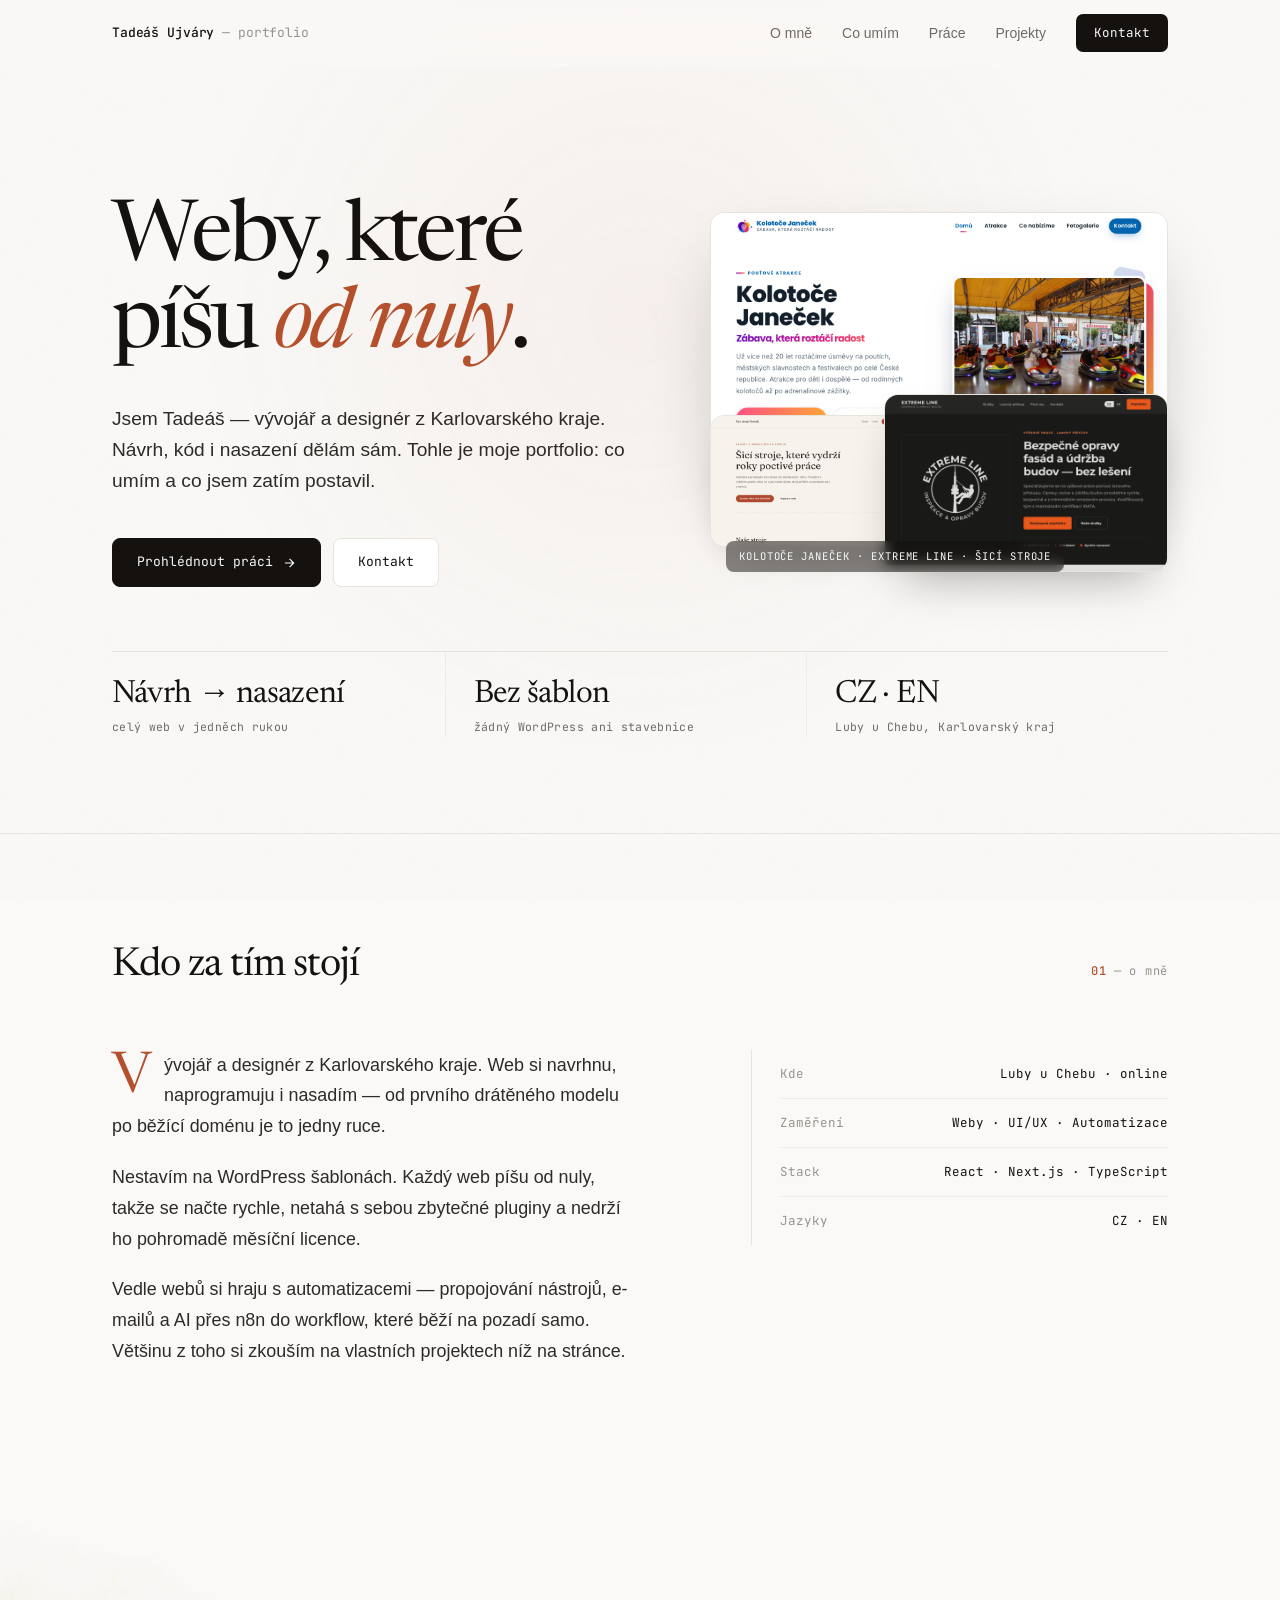
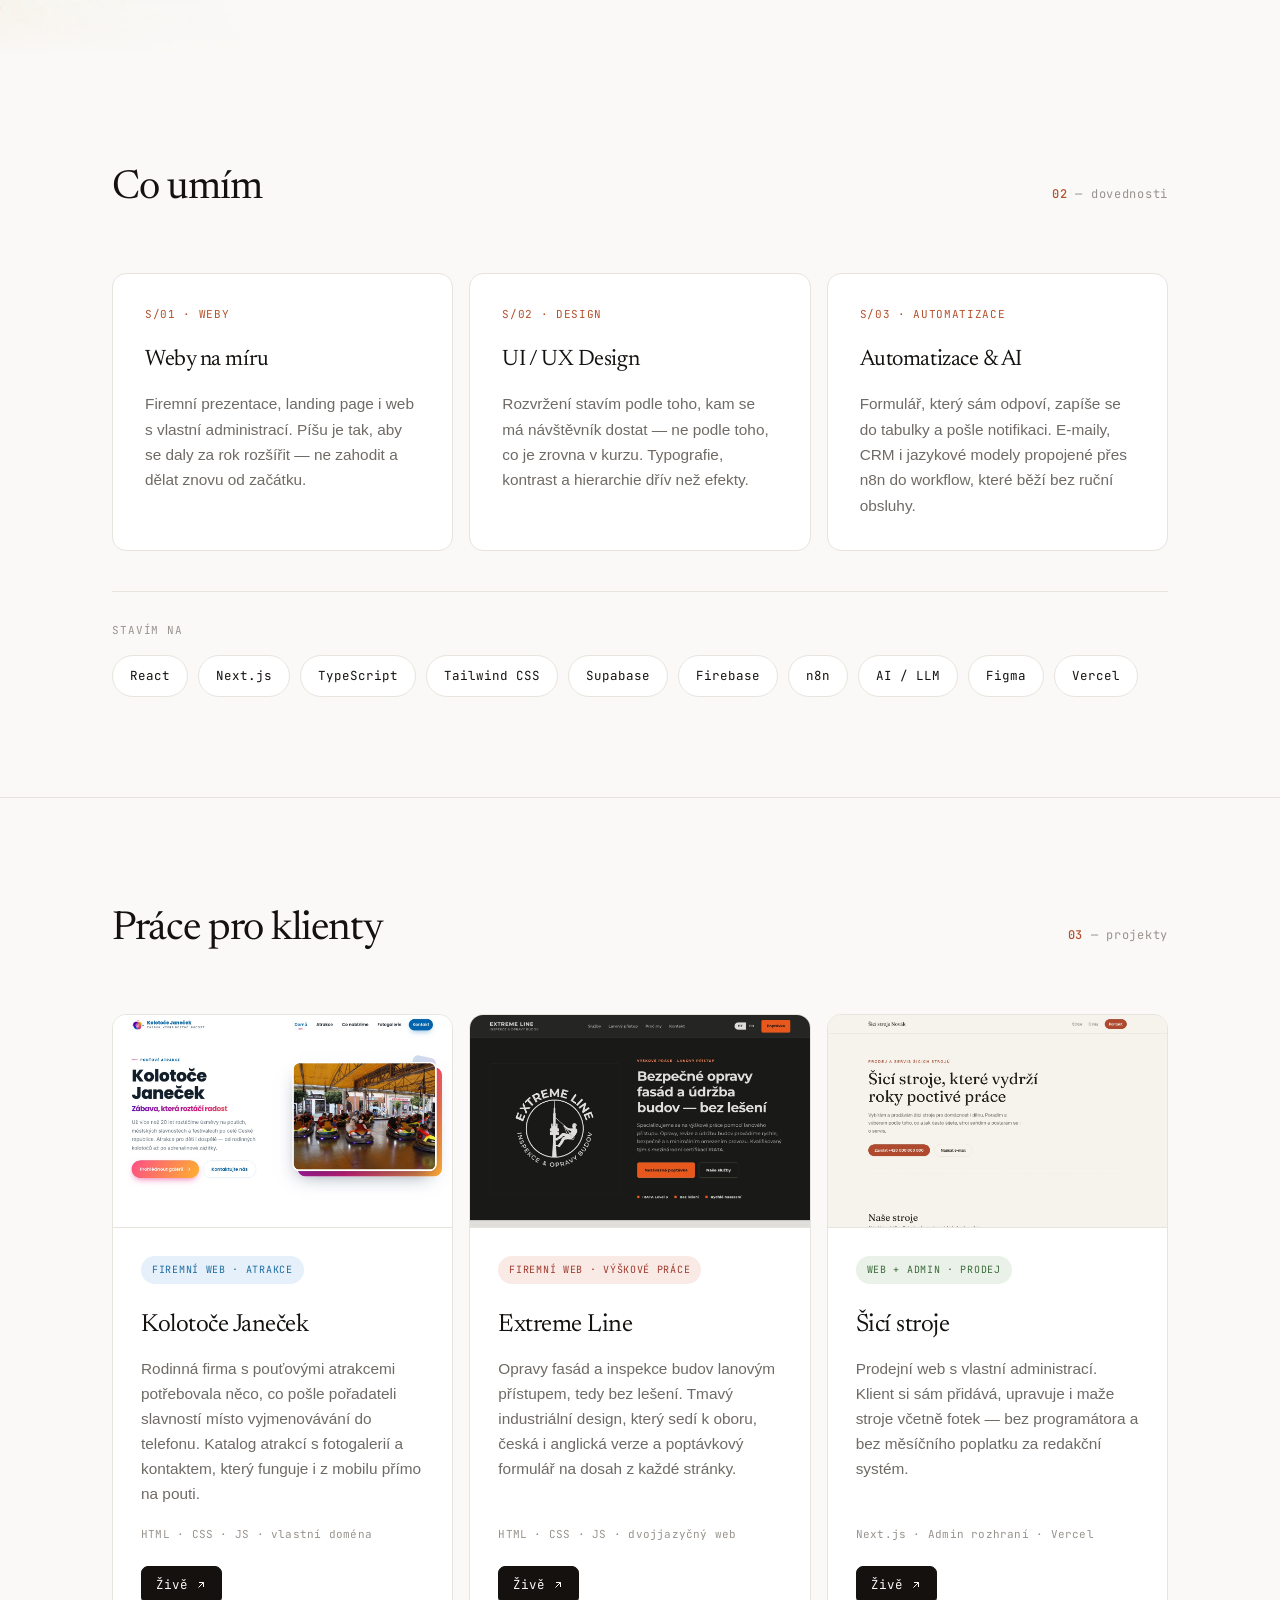
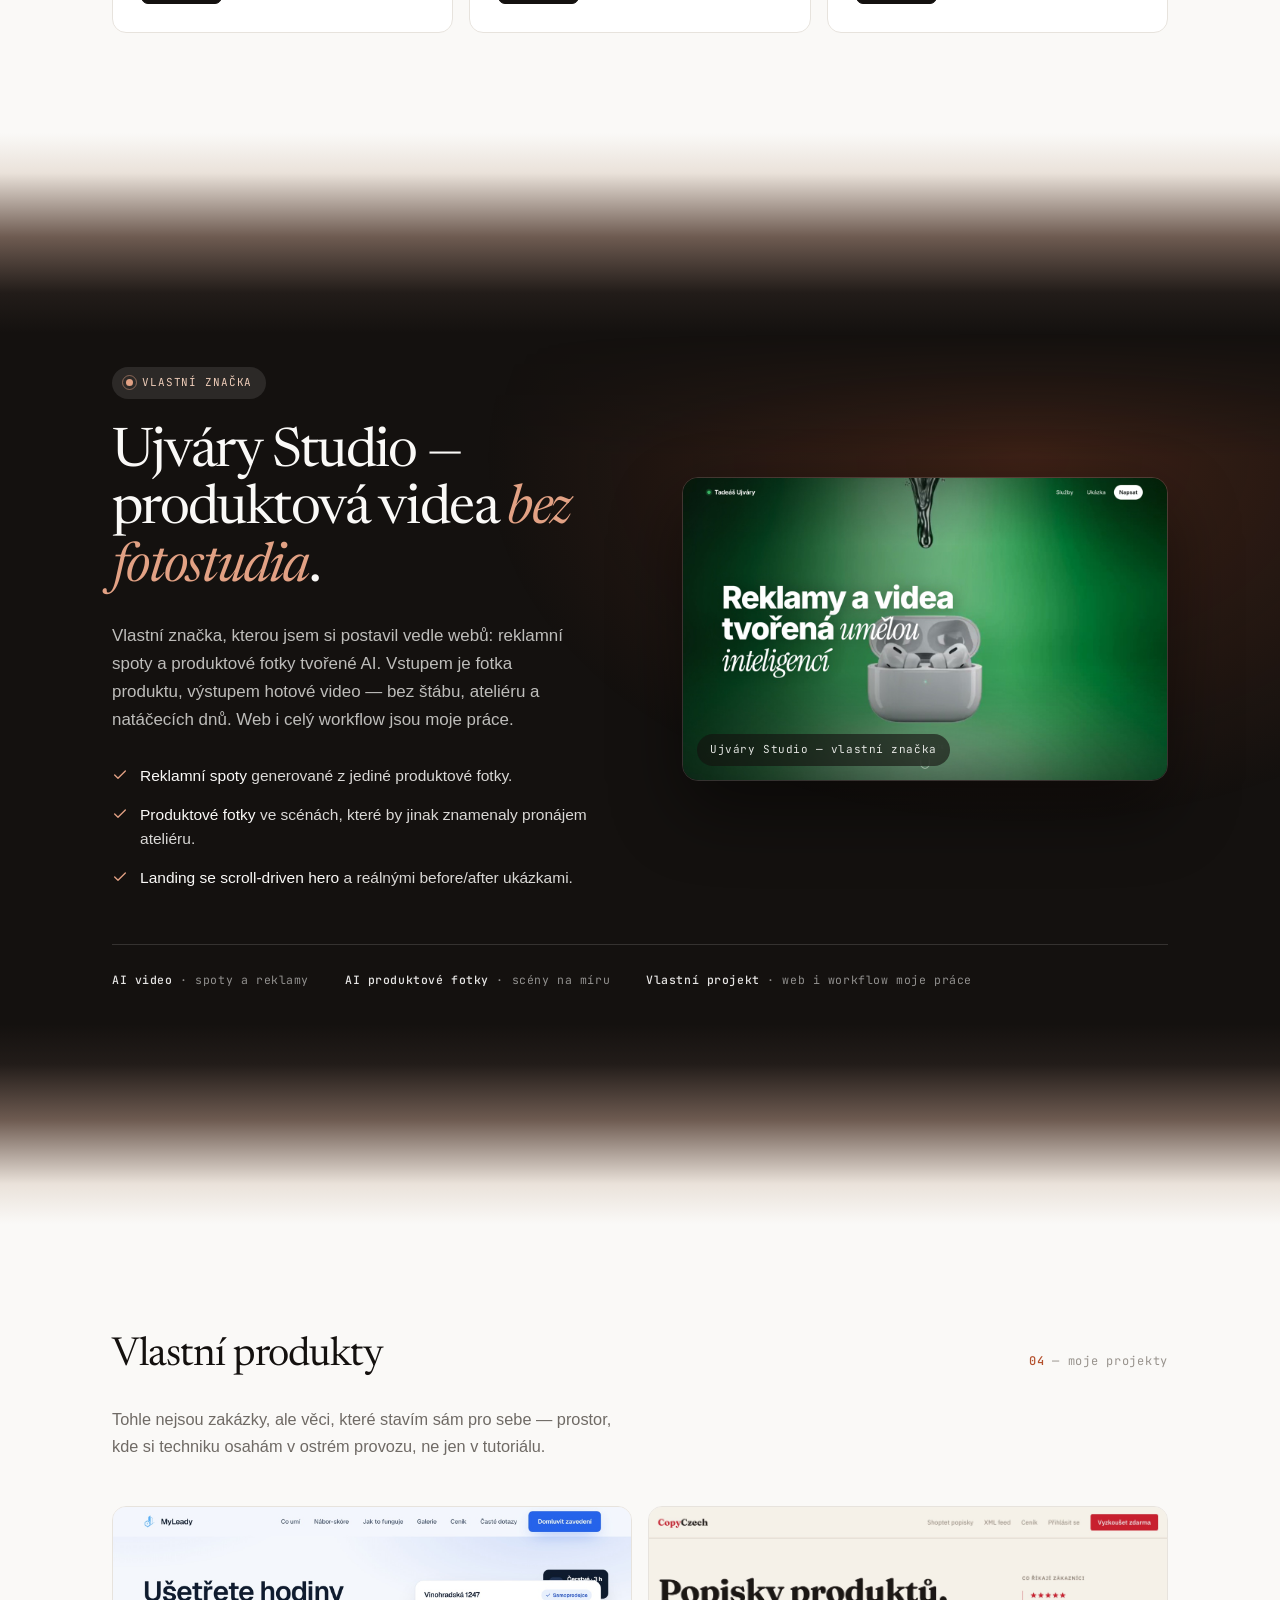
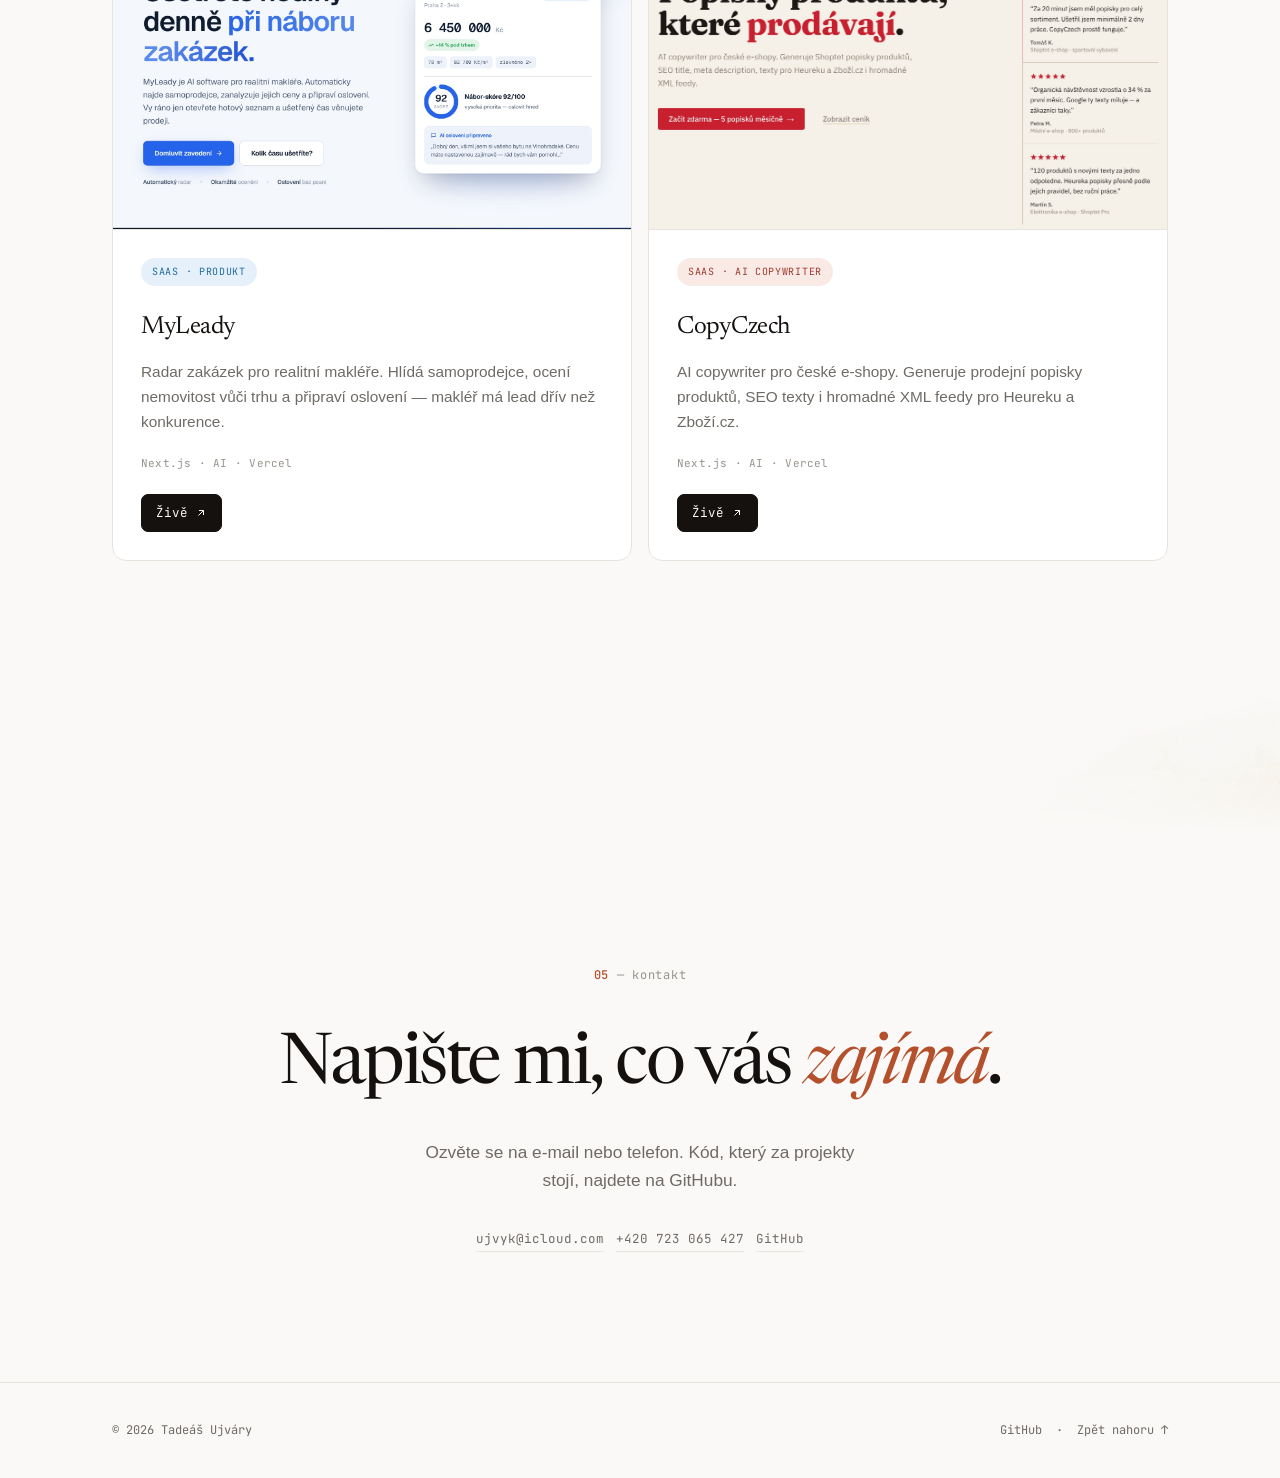
==== commit 1f0a28b8: "Zpět z rekonstrukce, tentokrát jako čisté portfolio Obnovuje poslední ostrou verzi (a4eb331) a odstr" ====
--- a/index.html
+++ b/index.html
@@ -1,43 +1,928 @@
-<!doctype html>
+<!DOCTYPE html>
 <html lang="cs">
+
 <head>
-  <meta charset="utf-8">
+  <meta charset="UTF-8">
   <meta name="viewport" content="width=device-width, initial-scale=1">
-  <title>V rekonstrukci — Tadeáš Ujváry</title>
-  <meta name="robots" content="noindex">
-  <meta name="description" content="Web se právě předělává. Brzy jsme zpět.">
+
+  <!-- Primary SEO -->
+  <title>Tadeáš Ujváry — web developer &amp; designér | Portfolio</title>
+  <meta name="description"
+    content="Portfolio Tadeáše Ujváryho. Weby psané od nuly, UI/UX návrh a automatizace přes n8n a AI. Ukázky odvedené práce a vlastních projektů.">
+  <meta name="keywords"
+    content="portfolio, web developer, frontend, UI UX design, automatizace, AI, n8n, Next.js, React, TypeScript, Tailwind, Tadeáš Ujváry">
+  <meta name="author" content="Tadeáš Ujváry">
+  <meta name="robots" content="index, follow, max-image-preview:large, max-snippet:-1, max-video-preview:-1">
+  <link rel="canonical" href="https://tadeas-ujvary.cz/">
+  <link rel="alternate" hreflang="cs" href="https://tadeas-ujvary.cz/">
+  <link rel="alternate" hreflang="x-default" href="https://tadeas-ujvary.cz/">
+
+  <!-- Local / geo signals -->
+  <meta name="geo.region" content="CZ-KA">
+  <meta name="geo.placename" content="Luby u Chebu, Karlovarský kraj">
+  <meta name="geo.position" content="50.2547;12.4053">
+  <meta name="ICBM" content="50.2547, 12.4053">
+
+  <!-- Open Graph -->
+  <meta property="og:type" content="website">
+  <meta property="og:site_name" content="Tadeáš Ujváry — portfolio">
+  <meta property="og:locale" content="cs_CZ">
+  <meta property="og:title" content="Tadeáš Ujváry — web developer &amp; designér">
+  <meta property="og:description"
+    content="Portfolio: weby psané od nuly, UI/UX návrh a automatizace přes n8n a AI.">
+  <meta property="og:url" content="https://tadeas-ujvary.cz/">
+  <meta property="og:image" content="https://tadeas-ujvary.cz/og.png">
+  <meta property="og:image:type" content="image/png">
+  <meta property="og:image:width" content="1200">
+  <meta property="og:image:height" content="630">
+  <meta property="og:image:alt" content="Tadeáš Ujváry — web developer a designér, portfolio">
+
+  <!-- Twitter -->
+  <meta name="twitter:card" content="summary_large_image">
+  <meta name="twitter:title" content="Tadeáš Ujváry — web developer &amp; designér">
+  <meta name="twitter:description"
+    content="Portfolio: weby psané od nuly, UI/UX návrh a automatizace přes n8n a AI.">
+  <meta name="twitter:image" content="https://tadeas-ujvary.cz/og.png">
+
+  <meta name="theme-color" content="#FAF9F7">
+  <meta name="format-detection" content="telephone=yes">
+  <link rel="icon" href="/favicon.ico" sizes="32x32">
   <link rel="icon" href="/favicon.svg" type="image/svg+xml">
-  <link rel="icon" href="/favicon.ico" sizes="any">
+  <link rel="apple-touch-icon" href="/apple-touch-icon.png">
+  <link rel="manifest" href="/site.webmanifest">
+
+  <link rel="preconnect" href="https://fonts.googleapis.com">
+  <link rel="preconnect" href="https://fonts.gstatic.com" crossorigin>
+  <link rel="dns-prefetch" href="https://fonts.gstatic.com">
+  <link
+    href="https://fonts.googleapis.com/css2?family=Newsreader:ital,opsz,wght@0,6..72,400;0,6..72,500;1,6..72,400&family=JetBrains+Mono:wght@400;500&display=swap"
+    rel="stylesheet">
+
+  <!-- Structured data -->
+  <script type="application/ld+json">
+{
+  "@context": "https://schema.org",
+  "@graph": [
+    {
+      "@type": "WebSite",
+      "@id": "https://tadeas-ujvary.cz/#website",
+      "url": "https://tadeas-ujvary.cz/",
+      "name": "Tadeáš Ujváry — portfolio",
+      "description": "Portfolio web developera a designéra. Weby psané od nuly, UI/UX návrh a automatizace přes n8n a AI.",
+      "inLanguage": "cs-CZ",
+      "publisher": { "@id": "https://tadeas-ujvary.cz/#person" }
+    },
+    {
+      "@type": "ProfilePage",
+      "@id": "https://tadeas-ujvary.cz/#profilepage",
+      "url": "https://tadeas-ujvary.cz/",
+      "name": "Tadeáš Ujváry — portfolio",
+      "isPartOf": { "@id": "https://tadeas-ujvary.cz/#website" },
+      "inLanguage": "cs-CZ",
+      "mainEntity": { "@id": "https://tadeas-ujvary.cz/#person" }
+    },
+    {
+      "@type": "Person",
+      "@id": "https://tadeas-ujvary.cz/#person",
+      "name": "Tadeáš Ujváry",
+      "jobTitle": "Web developer & designér",
+      "description": "Vývojář a designér z Karlovarského kraje. Weby píšu od nuly — návrh, kód i nasazení. Vedle toho propojuju nástroje do automatizací přes n8n a AI.",
+      "url": "https://tadeas-ujvary.cz/",
+      "email": "mailto:ujvyk@icloud.com",
+      "telephone": "+420723065427",
+      "knowsAbout": ["Frontend vývoj", "Next.js", "React", "TypeScript", "Tailwind CSS", "UI/UX Design", "Automatizace", "n8n", "AI"],
+      "knowsLanguage": ["cs", "en"],
+      "address": {
+        "@type": "PostalAddress",
+        "addressLocality": "Luby u Chebu",
+        "addressRegion": "Karlovarský kraj",
+        "postalCode": "351 37",
+        "addressCountry": "CZ"
+      },
+      "sameAs": ["https://github.com/TadeasUjvary"]
+    },
+    {
+      "@type": "BreadcrumbList",
+      "@id": "https://tadeas-ujvary.cz/#breadcrumb",
+      "itemListElement": [
+        { "@type": "ListItem", "position": 1, "name": "Domů", "item": "https://tadeas-ujvary.cz/" }
+      ]
+    }
+  ]
+}
+</script>
   <style>
-    :root{
-      --bg:#faf9f7; --ink:#1a1a1a; --muted:#6b6b6b; --accent:#E2A184;
-    }
-    @media (prefers-color-scheme: dark){
-      :root{ --bg:#111110; --ink:#faf9f7; --muted:#9a9a95; --accent:#E2A184; }
-    }
-    *{box-sizing:border-box}
-    html,body{height:100%}
-    body{
-      margin:0; background:var(--bg); color:var(--ink);
-      font-family:-apple-system,BlinkMacSystemFont,"Segoe UI",Roboto,Helvetica,Arial,sans-serif;
-      display:flex; align-items:center; justify-content:center; padding:24px;
-      -webkit-font-smoothing:antialiased;
-    }
-    main{ text-align:center; max-width:34rem }
-    .emoji{ font-size:clamp(3.5rem,12vw,6rem); line-height:1; display:block; margin-bottom:1.25rem }
-    h1{
-      font-size:clamp(1.9rem,6vw,3rem); font-weight:600; letter-spacing:-.02em;
-      margin:0 0 .6rem;
-    }
-    h1 span{ color:var(--accent) }
-    p{ font-size:clamp(1rem,2.6vw,1.15rem); color:var(--muted); margin:0 }
+    :root {
+      --bg: #FAF9F7;
+      --surface: #FFFFFF;
+      --ink: #14110F;
+      --muted: #6F6A65;
+      --faint: #98938D;
+      --line: #E7E3DD;
+      --line-soft: #EFECE7;
+      --accent: #B4502C;
+      --accent-soft: #F3E7DF;
+      --pale-blue-bg: #E6F0FA;
+      --pale-blue-tx: #1F6C9F;
+      --pale-green-bg: #EAF1E8;
+      --pale-green-tx: #3B6A3A;
+      --pale-red-bg: #FAEAE6;
+      --pale-red-tx: #9F3A2D;
+      --sans: 'SF Pro Display', 'Helvetica Neue', 'Helvetica', Arial, sans-serif;
+      --serif: 'Newsreader', Georgia, 'Times New Roman', serif;
+      --mono: 'JetBrains Mono', 'SF Mono', ui-monospace, monospace;
+    }
+
+    * { margin: 0; padding: 0; box-sizing: border-box }
+    html { scroll-behavior: smooth }
+
+    body {
+      background: var(--bg);
+      color: var(--ink);
+      font-family: var(--sans);
+      font-size: 16px;
+      line-height: 1.6;
+      -webkit-font-smoothing: antialiased;
+      -moz-osx-font-smoothing: grayscale;
+    }
+
+    a { color: inherit; text-decoration: none }
+    ::selection { background: var(--ink); color: var(--bg) }
+
+    /* paper grain + ambient warmth */
+    .grain {
+      position: fixed; inset: 0; z-index: 0; pointer-events: none;
+      opacity: .035; mix-blend-mode: multiply;
+      background-image: url("data:image/svg+xml,%3Csvg xmlns='http://www.w3.org/2000/svg' width='180' height='180'%3E%3Cfilter id='n'%3E%3CfeTurbulence type='fractalNoise' baseFrequency='0.9' numOctaves='3' stitchTiles='stitch'/%3E%3C/filter%3E%3Crect width='100%25' height='100%25' filter='url(%23n)'/%3E%3C/svg%3E");
+    }
+    .ambient { position: fixed; inset: 0; pointer-events: none; z-index: 0; overflow: hidden }
+    .ambient::before {
+      content: ""; position: absolute; top: -22%; left: 50%;
+      width: 80vw; height: 80vw; border-radius: 50%;
+      background: radial-gradient(circle, rgba(180, 80, 44, 0.05), transparent 62%);
+      transform: translateX(-50%);
+      animation: drift 28s ease-in-out infinite alternate;
+    }
+    @keyframes drift {
+      from { transform: translate(-55%, 0) }
+      to { transform: translate(-45%, 5%) }
+    }
+
+    .wrap { max-width: 1120px; margin: 0 auto; padding: 0 32px; position: relative; z-index: 1 }
+
+    /* nav */
+    nav {
+      position: sticky; top: 0; z-index: 50;
+      background: rgba(250, 249, 247, .72);
+      backdrop-filter: saturate(180%) blur(14px);
+      -webkit-backdrop-filter: saturate(180%) blur(14px);
+      border-bottom: 1px solid transparent;
+      transition: border-color .25s, background .25s;
+    }
+    nav.scrolled { border-bottom-color: var(--line); background: rgba(250, 249, 247, .85) }
+    nav .wrap { display: flex; align-items: center; justify-content: space-between; height: 66px }
+    .brand { font-family: var(--mono); font-size: 13px; letter-spacing: -.01em; color: var(--ink) }
+    .brand b { font-weight: 500 }
+    .brand span { color: var(--faint) }
+    .navlinks { display: flex; gap: 30px; align-items: center; font-size: 14px; color: var(--muted) }
+    .navlinks a:not(.cta) { position: relative; transition: color .2s }
+    .navlinks a:not(.cta)::after {
+      content: ""; position: absolute; left: 0; bottom: -5px; height: 1px; width: 0;
+      background: var(--ink); transition: width .25s ease;
+    }
+    .navlinks a:not(.cta):hover { color: var(--ink) }
+    .navlinks a:not(.cta):hover::after { width: 100% }
+    .navlinks .cta {
+      color: var(--bg); background: var(--ink);
+      padding: 9px 18px; border-radius: 7px; font-family: var(--mono); font-size: 12.5px;
+      transition: background .2s, transform .12s;
+    }
+    .navlinks .cta:hover { background: #2B2521 }
+    .navlinks .cta:active { transform: scale(.98) }
+    @media(max-width:760px) { .navlinks a:not(.cta) { display: none } }
+
+    /* hero */
+    header { padding: 130px 0 96px }
+    .eyebrow {
+      display: inline-flex; align-items: center; gap: 9px;
+      font-family: var(--mono); font-size: 11px;
+      letter-spacing: .08em; text-transform: uppercase;
+      color: var(--pale-green-tx); background: var(--pale-green-bg);
+      padding: 7px 14px; border-radius: 9999px; margin-bottom: 38px;
+    }
+    .eyebrow .dot {
+      width: 7px; height: 7px; border-radius: 50%;
+      background: var(--pale-green-tx); position: relative;
+    }
+    .eyebrow .dot::after {
+      content: ""; position: absolute; inset: -4px; border-radius: 50%;
+      border: 1px solid var(--pale-green-tx); opacity: .5;
+      animation: ping 2.4s cubic-bezier(0, 0, .2, 1) infinite;
+    }
+    @keyframes ping { 0% { transform: scale(.6); opacity: .6 } 80%, 100% { transform: scale(1.5); opacity: 0 } }
+
+    h1 {
+      font-family: var(--serif); font-weight: 400;
+      font-size: clamp(2.8rem, 6.6vw, 5.3rem);
+      line-height: 1.03; letter-spacing: -.035em; max-width: 16ch;
+    }
+    h1 em { font-style: italic; color: var(--accent) }
+    .lede { margin-top: 32px; max-width: 56ch; font-size: 1.2rem; color: #2E2A27; line-height: 1.62 }
+
+    .hero-actions { margin-top: 42px; display: flex; gap: 12px; flex-wrap: wrap; align-items: center }
+    .btn {
+      display: inline-flex; align-items: center; gap: 9px;
+      font-family: var(--mono); font-size: 13px;
+      padding: 13px 24px; border-radius: 8px;
+      border: 1px solid var(--line);
+      transition: background .18s, color .18s, transform .12s, border-color .18s;
+    }
+    .btn svg { width: 14px; height: 14px; transition: transform .22s ease }
+    .btn-primary { background: var(--ink); color: var(--bg); border-color: var(--ink) }
+    .btn-primary:hover { background: #2B2521 }
+    .btn-primary:hover svg { transform: translateX(3px) }
+    .btn-secondary { background: var(--surface); color: var(--ink) }
+    .btn-secondary:hover { background: #F2EFEA; border-color: #DAD5CD }
+    .btn:active { transform: scale(.98) }
+
+    /* hero stats */
+    .stats {
+      margin-top: 64px; display: flex; flex-wrap: wrap; gap: 0;
+      border-top: 1px solid var(--line);
+    }
+    .stat {
+      flex: 1; min-width: 150px; padding: 26px 28px 0 0; margin-right: 28px;
+      border-right: 1px solid var(--line-soft);
+    }
+    .stat:last-child { border-right: 0; margin-right: 0 }
+    .stat .v { font-family: var(--serif); font-size: 2rem; letter-spacing: -.02em; line-height: 1 }
+    .stat .k { margin-top: 8px; font-family: var(--mono); font-size: 11.5px; letter-spacing: .03em; color: var(--muted) }
+    @media(max-width:680px) {
+      .stats { display: grid; grid-template-columns: 1fr 1fr; gap: 28px 22px }
+      .stat { flex: none; min-width: 0; border-right: 0; margin-right: 0; padding: 24px 0 0 }
+      .stat .v { font-size: 1.7rem }
+    }
+
+    /* hero two-column layout w/ editorial art */
+    .hero-grid { display: grid; grid-template-columns: 1.08fr .92fr; gap: 60px; align-items: center }
+    .hero-copy { min-width: 0 }
+    .hero-art { position: relative; margin: 0 }
+    .hero-art img {
+      width: 100%; height: auto; display: block;
+      border-radius: 16px; border: 1px solid var(--line);
+      box-shadow: 0 30px 72px -26px rgba(20, 17, 15, .32);
+    }
+    .hero-art figcaption {
+      position: absolute; left: 16px; bottom: 0; z-index: 4;
+      font-family: var(--mono); font-size: 10.5px; letter-spacing: .09em; text-transform: uppercase;
+      color: var(--bg); background: rgba(20, 17, 15, .5);
+      backdrop-filter: blur(7px); -webkit-backdrop-filter: blur(7px);
+      padding: 7px 13px; border-radius: 8px;
+    }
+    @media(max-width:900px) {
+      .hero-grid { grid-template-columns: 1fr; gap: 46px }
+      .hero-art { max-width: 420px }
+    }
+
+    /* textured section dividers (Higgsfield) */
+    .divider {
+      width: 100%; height: 170px; pointer-events: none; position: relative; z-index: 0;
+      background: url("assets/divider.jpg") center/cover no-repeat;
+      mix-blend-mode: multiply;
+      -webkit-mask-image: linear-gradient(to bottom, transparent 0, #000 42%, #000 58%, transparent 100%);
+      mask-image: linear-gradient(to bottom, transparent 0, #000 42%, #000 58%, transparent 100%);
+    }
+    .divider.flip { transform: scaleX(-1) }
+    .divider + .sec { border-top: 0 }
+
+    /* section heading */
+    .sec { padding: 100px 0; border-top: 1px solid var(--line) }
+    .sec-h {
+      display: flex; align-items: baseline; justify-content: space-between;
+      margin-bottom: 52px; gap: 20px; flex-wrap: wrap;
+    }
+    .sec-h h2 { font-family: var(--serif); font-weight: 400; font-size: clamp(1.9rem, 3.4vw, 2.5rem); letter-spacing: -.025em }
+    .sec-h .idx { font-family: var(--mono); font-size: 12px; color: var(--faint); letter-spacing: .06em }
+    .sec-h .idx b { color: var(--accent); font-weight: 500 }
+    /* cisla sekci se pocitaji samy — po zapnuti/vypnuti sekce se precisluji */
+    body { counter-reset: sec }
+    .idx b { counter-increment: sec }
+    .idx b::after { content: counter(sec, decimal-leading-zero) }
+    .sec-sub { margin: -34px 0 46px; max-width: 58ch; color: var(--muted); font-size: 1.02rem; line-height: 1.65 }
+
+    /* services */
+    .svcgrid { display: grid; grid-template-columns: repeat(3, 1fr); gap: 16px }
+    .svc {
+      background: var(--surface); border: 1px solid var(--line);
+      border-radius: 14px; padding: 32px;
+      transition: box-shadow .24s ease, transform .24s ease, border-color .24s;
+      position: relative;
+    }
+    .svc:hover { box-shadow: 0 8px 30px rgba(20, 17, 15, .06); transform: translateY(-3px); border-color: #DAD5CD }
+    .svc .n {
+      font-family: var(--mono); font-size: 11px;
+      color: var(--accent); letter-spacing: .06em;
+      display: block; margin-bottom: 20px;
+    }
+    .svc h3 { font-family: var(--serif); font-size: 1.4rem; font-weight: 400; letter-spacing: -.02em; margin-bottom: 12px }
+    .svc p { color: var(--muted); font-size: .96rem; line-height: 1.65 }
+    @media(max-width:820px) { .svcgrid { grid-template-columns: 1fr } }
+
+    /* tech chips */
+    .chips { display: flex; flex-wrap: wrap; gap: 10px }
+    .chip {
+      font-family: var(--mono); font-size: 12.5px;
+      padding: 10px 17px; border-radius: 9999px;
+      background: var(--surface); border: 1px solid var(--line);
+      color: var(--ink); transition: border-color .2s, transform .12s;
+    }
+    .chip:hover { border-color: var(--accent); transform: translateY(-1px) }
+
+    /* bento projects */
+    .grid { display: grid; grid-template-columns: repeat(6, 1fr); gap: 16px }
+    .card {
+      grid-column: span 2;
+      background: var(--surface); border: 1px solid var(--line);
+      border-radius: 14px; overflow: hidden;
+      display: flex; flex-direction: column;
+      transition: box-shadow .24s ease, transform .24s ease, border-color .24s;
+    }
+    .card:hover { box-shadow: 0 8px 30px rgba(20, 17, 15, .06); transform: translateY(-3px); border-color: #DAD5CD }
+    .card-media { display: block; aspect-ratio: 16 / 10; overflow: hidden; background: #F0EDE8; border-bottom: 1px solid var(--line) }
+    .card-media img { width: 100%; height: 100%; object-fit: cover; object-position: top center; display: block; transition: transform .55s cubic-bezier(.16, 1, .3, 1) }
+    .card:hover .card-media img { transform: scale(1.045) }
+    .card-body { padding: 28px; display: flex; flex-direction: column; flex: 1 }
+    .card .top { display: flex; align-items: center; justify-content: space-between; margin-bottom: 22px }
+    .tag {
+      font-family: var(--mono); font-size: 10px;
+      letter-spacing: .07em; text-transform: uppercase;
+      padding: 6px 11px; border-radius: 9999px;
+    }
+    .t-ts { background: var(--pale-blue-bg); color: var(--pale-blue-tx) }
+    .t-web { background: var(--pale-green-bg); color: var(--pale-green-tx) }
+    .t-tool { background: var(--pale-red-bg); color: var(--pale-red-tx) }
+    .card h3 { font-family: var(--serif); font-size: 1.55rem; font-weight: 400; letter-spacing: -.02em }
+    .card p { margin-top: 12px; color: var(--muted); font-size: .96rem; line-height: 1.62; flex: 1 }
+    .stack-line { margin-top: 20px; font-family: var(--mono); font-size: 11px; color: var(--faint); letter-spacing: .02em }
+    .links { margin-top: 22px; display: flex; gap: 8px }
+    .links a {
+      font-size: 12.5px; font-family: var(--mono);
+      padding: 8px 14px; border-radius: 7px;
+      border: 1px solid var(--line);
+      transition: background .18s, color .18s, border-color .18s;
+      display: inline-flex; align-items: center; gap: 7px;
+    }
+    .links a svg { width: 12px; height: 12px; transition: transform .2s }
+    .links a.live { background: var(--ink); color: var(--bg); border-color: var(--ink) }
+    .links a.live:hover { background: #2B2521 }
+    .links a.live:hover svg { transform: translate(2px, -2px) }
+    .links a.code:hover { background: #F2EFEA; border-color: #DAD5CD }
+    @media(max-width:820px) {
+      .grid { grid-template-columns: 1fr }
+      .card { grid-column: span 1 }
+    }
+
+    /* about */
+    .about { display: grid; grid-template-columns: 1.4fr 1fr; gap: 56px; align-items: start }
+    .about .body p {
+      font-size: 1.12rem; color: #2E2A27; line-height: 1.72;
+      margin-bottom: 20px; max-width: 52ch;
+    }
+    .about .body p:first-child::first-letter {
+      font-family: var(--serif); font-size: 3.2em; line-height: .8;
+      float: left; padding: 6px 12px 0 0; color: var(--accent);
+    }
+    .about .side {
+      border-left: 1px solid var(--line); padding-left: 28px;
+      font-family: var(--mono); font-size: 12.5px; color: var(--muted);
+    }
+    .about .side .row { padding: 14px 0; border-bottom: 1px solid var(--line-soft); display: flex; justify-content: space-between; gap: 14px }
+    .about .side .row:last-child { border-bottom: 0 }
+    .about .side .row .lbl { color: var(--faint) }
+    .about .side .row .val { color: var(--ink); text-align: right }
+    @media(max-width:820px) {
+      .about { grid-template-columns: 1fr; gap: 36px }
+      .about .side { border-left: 0; padding-left: 0; border-top: 1px solid var(--line); padding-top: 8px }
+    }
+
+    /* why-me */
+    .why {
+      display: grid; grid-template-columns: repeat(3, 1fr);
+      background: var(--surface); border: 1px solid var(--line);
+      border-radius: 14px; overflow: hidden;
+    }
+    .why .item {
+      background: var(--surface); padding: 30px;
+      display: flex; flex-direction: column; gap: 12px;
+      border-top: 1px solid var(--line); border-right: 1px solid var(--line);
+      transition: background .2s;
+    }
+    .why .item:nth-child(-n+3) { border-top: 0 }
+    .why .item:nth-child(3n) { border-right: 0 }
+    .why .item:last-child { border-right: 0 }
+    .why .item:hover { background: #FCFBF9 }
+    .why .num { font-family: var(--mono); font-size: 11px; color: var(--accent); letter-spacing: .07em }
+    .why .item h3 { font-family: var(--serif); font-weight: 400; font-size: 1.2rem; letter-spacing: -.02em }
+    .why .item p { color: var(--muted); font-size: .92rem; line-height: 1.6 }
+    @media(max-width:820px) {
+      .why { grid-template-columns: 1fr }
+      .why .item { border-right: 0; border-top: 1px solid var(--line) }
+      .why .item:first-child { border-top: 0 }
+    }
+
+    /* contact */
+    .contact { text-align: center; padding: 130px 0 }
+    .contact .idx { font-family: var(--mono); font-size: 12px; color: var(--faint); letter-spacing: .06em }
+    .contact .idx b { color: var(--accent); font-weight: 500 }
+    .contact h2 {
+      font-family: var(--serif); font-weight: 400;
+      font-size: clamp(2.5rem, 6.4vw, 4.4rem);
+      letter-spacing: -.035em; margin: 24px 0 16px;
+    }
+    .contact h2 em { font-style: italic; color: var(--accent) }
+    .contact .lede-c { max-width: 48ch; margin: 0 auto; color: var(--muted); font-size: 1.08rem; line-height: 1.6 }
+    .contact .mail {
+      display: inline-block; margin-top: 30px; font-size: 1.3rem; font-family: var(--serif);
+      border-bottom: 1px solid var(--ink); padding-bottom: 4px;
+      transition: color .2s, border-color .2s;
+    }
+    .contact .mail:hover { color: var(--accent); border-color: var(--accent) }
+    .socials { margin-top: 34px; display: flex; gap: 12px; justify-content: center; flex-wrap: wrap }
+    .socials a {
+      font-family: var(--mono); font-size: 13px;
+      padding: 11px 20px; border: 1px solid var(--line);
+      border-radius: 8px; background: var(--surface);
+      transition: background .18s, border-color .18s;
+    }
+    .socials a:hover { background: #F2EFEA; border-color: #DAD5CD }
+
+    footer { border-top: 1px solid var(--line); padding: 38px 0 }
+    footer .wrap {
+      display: flex; justify-content: space-between; align-items: center;
+      flex-wrap: wrap; gap: 10px;
+      font-family: var(--mono); font-size: 12px; color: var(--muted);
+    }
+    footer a:hover { color: var(--ink) }
+
+    /* scroll entry */
+    .reveal {
+      opacity: 0; transform: translateY(14px);
+      transition: opacity .7s cubic-bezier(.16, 1, .3, 1), transform .7s cubic-bezier(.16, 1, .3, 1);
+    }
+    .reveal.in { opacity: 1; transform: none }
+    @media(prefers-reduced-motion:reduce) {
+      html { scroll-behavior: auto }
+      .reveal { opacity: 1; transform: none; transition: none }
+      .ambient::before, .eyebrow .dot::after { animation: none }
+    }
+
+    /* hero art — stack of real client sites */
+    .hero-art .shot-stack { position: relative; padding-bottom: 16%; }
+    .hero-art .shot {
+      display: block; width: 100%; height: auto;
+      border-radius: 14px; border: 1px solid var(--line);
+      box-shadow: 0 30px 72px -26px rgba(20, 17, 15, .32);
+      background: #F0EDE8;
+    }
+    .hero-art .shot.b, .hero-art .shot.c { position: absolute; width: 62%; }
+    .hero-art .shot.b { right: 0; bottom: 0; z-index: 2; box-shadow: 0 22px 48px -20px rgba(20, 17, 15, .38) }
+    .hero-art .shot.c { left: 0; bottom: 7%; width: 46%; z-index: 1; box-shadow: 0 18px 40px -20px rgba(20, 17, 15, .3) }
+
+    /* inline stack strip under services */
+    .stackstrip { margin-top: 40px; padding-top: 30px; border-top: 1px solid var(--line) }
+    .stackstrip .lbl {
+      font-family: var(--mono); font-size: 11px; letter-spacing: .08em;
+      text-transform: uppercase; color: var(--faint); display: block; margin-bottom: 16px;
+    }
+
+    /* studio spotlight — vlastni znacka Ujvary Studio */
+    .studio {
+      --fade: 200px;               /* delka mekkeho prechodu nahore i dole */
+      position: relative; z-index: 1; overflow: hidden;
+      color: var(--bg);
+      padding: calc(var(--fade) + 34px) 0;
+      /* mekky prechod z papiroveho podkladu do tmy a zpet — zadna ostra hrana */
+      background: linear-gradient(to bottom,
+        var(--bg) 0,
+        #EAE2DA calc(var(--fade) * .20),
+        #6E5B51 calc(var(--fade) * .52),
+        #221C19 calc(var(--fade) * .80),
+        var(--ink) var(--fade),
+        var(--ink) calc(100% - var(--fade)),
+        #221C19 calc(100% - var(--fade) * .80),
+        #6E5B51 calc(100% - var(--fade) * .52),
+        #EAE2DA calc(100% - var(--fade) * .20),
+        var(--bg) 100%);
+    }
+    .studio::before {
+      content: ""; position: absolute; inset: var(--fade) 0; pointer-events: none;
+      background: radial-gradient(62% 78% at 80% 18%, rgba(180, 80, 44, .26), transparent 68%);
+      -webkit-mask-image: linear-gradient(to bottom, transparent 0, #000 18%, #000 82%, transparent 100%);
+      mask-image: linear-gradient(to bottom, transparent 0, #000 18%, #000 82%, transparent 100%);
+    }
+    .studio .wrap { position: relative; z-index: 1 }
+    .studio + .sec { border-top: 0 }
+    .studio-grid { display: grid; grid-template-columns: 1.05fr 1fr; gap: 60px; align-items: center }
+    .studio .eyebrow {
+      background: rgba(250, 249, 247, .10); color: #EFCDB9; margin-bottom: 26px;
+    }
+    .studio .eyebrow .dot { background: #E2A184 }
+    .studio .eyebrow .dot::after { border-color: #E2A184 }
+    .studio h2 {
+      font-family: var(--serif); font-weight: 400;
+      font-size: clamp(2.1rem, 4.6vw, 3.4rem);
+      line-height: 1.06; letter-spacing: -.03em; max-width: 15ch;
+    }
+    .studio h2 em { font-style: italic; color: #E2A184 }
+    .studio .lede-dark {
+      margin-top: 24px; max-width: 48ch;
+      font-size: 1.06rem; line-height: 1.66; color: rgba(250, 249, 247, .74);
+    }
+    .studio-points { margin-top: 30px; display: grid; gap: 15px; list-style: none }
+    .studio-points li {
+      display: flex; gap: 12px; align-items: flex-start;
+      font-size: .97rem; line-height: 1.55; color: rgba(250, 249, 247, .86);
+    }
+    .studio-points svg { width: 16px; height: 16px; flex: none; margin-top: 3px; color: #E2A184 }
+    .studio-points b { font-weight: 500; color: var(--bg) }
+    .studio-art {
+      display: block; position: relative; border-radius: 16px; overflow: hidden;
+      border: 1px solid rgba(250, 249, 247, .14);
+      box-shadow: 0 30px 70px rgba(0, 0, 0, .45);
+    }
+    .studio-art img {
+      display: block; width: 100%; height: auto; aspect-ratio: 16 / 10;
+      object-fit: cover; object-position: top center;
+      transition: transform .6s cubic-bezier(.16, 1, .3, 1);
+    }
+    .studio-art:hover img { transform: scale(1.04) }
+    .studio-art figcaption {
+      position: absolute; left: 14px; bottom: 14px;
+      font-family: var(--mono); font-size: 11px; letter-spacing: .05em;
+      padding: 7px 13px; border-radius: 9999px;
+      background: rgba(20, 17, 15, .62); color: rgba(250, 249, 247, .9);
+      backdrop-filter: blur(8px); -webkit-backdrop-filter: blur(8px);
+    }
+    .studio-strip {
+      margin-top: 54px; padding-top: 26px;
+      border-top: 1px solid rgba(250, 249, 247, .14);
+      display: flex; flex-wrap: wrap; gap: 14px 36px;
+      font-family: var(--mono); font-size: 11.5px; letter-spacing: .05em;
+      color: rgba(250, 249, 247, .55);
+    }
+    .studio-strip b { color: rgba(250, 249, 247, .92); font-weight: 500 }
+    @media(max-width:900px) {
+      .studio { --fade: 120px }
+      .studio-grid { grid-template-columns: 1fr; gap: 40px }
+      .studio h2 { max-width: none }
+    }
+
+    /* dvousloupcova varianta bento gridu */
+    .grid.duo .card { grid-column: span 3 }
+    @media(max-width:820px) { .grid.duo .card { grid-column: span 1 } }
+
+    .contact .alt {
+      margin-top: 34px; display: flex; gap: 12px; justify-content: center; flex-wrap: wrap;
+      font-family: var(--mono); font-size: 12.5px; color: var(--muted);
+    }
+    .contact .alt a { border-bottom: 1px solid var(--line); padding-bottom: 2px; transition: color .2s, border-color .2s }
+    .contact .alt a:hover { color: var(--accent); border-color: var(--accent) }
+    @media(max-width:560px) { .form .row2 { grid-template-columns: 1fr } }
   </style>
 </head>
+
 <body>
-  <main>
-    <span class="emoji" role="img" aria-label="úsměv">😊</span>
-    <h1>V <span>rekonstrukci</span></h1>
-    <p>Web se právě předělává. Brzy jsme zpět.</p>
-  </main>
+  <div class="grain" aria-hidden="true"></div>
+  <div class="ambient" aria-hidden="true"></div>
+
+  <nav id="nav">
+    <div class="wrap">
+      <a href="#top" class="brand"><b>Tadeáš Ujváry</b> <span>— portfolio</span></a>
+      <div class="navlinks">
+        <a href="#about">O mně</a>
+        <a href="#services">Co umím</a>
+        <a href="#projects">Práce</a>
+        <a href="#produkty">Projekty</a>
+        <a class="cta" href="#contact">Kontakt</a>
+      </div>
+    </div>
+  </nav>
+
+  <header id="top">
+    <div class="wrap">
+      <div class="hero-grid">
+        <div class="hero-copy">
+          <h1 class="reveal in">Weby, které píšu <em>od nuly</em>.</h1>
+          <p class="lede reveal in">Jsem Tadeáš — vývojář a designér z Karlovarského kraje. Návrh,
+            kód i nasazení dělám sám. Tohle je moje portfolio: co umím a co jsem zatím postavil.</p>
+          <div class="hero-actions reveal in">
+            <a class="btn btn-primary" href="#projects">Prohlédnout práci
+              <svg viewBox="0 0 24 24" fill="none" stroke="currentColor" stroke-width="2" aria-hidden="true">
+                <path d="M5 12h14M13 5l7 7-7 7" />
+              </svg></a>
+            <a class="btn btn-secondary" href="#contact">Kontakt</a>
+          </div>
+        </div>
+        <figure class="hero-art reveal in">
+          <div class="shot-stack">
+            <img class="shot a" src="assets/work-kolotoce.jpg" width="1280" height="800" fetchpriority="high"
+              alt="Web Kolotoče Janeček — katalog pouťových atrakcí">
+            <img class="shot b" src="assets/work-extremeline.jpg" width="1280" height="800" loading="lazy"
+              alt="Web Extreme Line — výškové práce lanovým přístupem">
+            <img class="shot c" src="assets/work-sicistroje.jpg" width="1280" height="800" loading="lazy"
+              alt="Prodejní web se šicími stroji a vlastní administrací">
+          </div>
+          <figcaption>Kolotoče Janeček · Extreme Line · Šicí stroje</figcaption>
+        </figure>
+      </div>
+
+      <div class="stats reveal in">
+        <div class="stat"><div class="v">Návrh → nasazení</div><div class="k">celý web v jedněch rukou</div></div>
+        <div class="stat"><div class="v">Bez šablon</div><div class="k">žádný WordPress ani stavebnice</div></div>
+        <div class="stat"><div class="v">CZ · EN</div><div class="k">Luby u Chebu, Karlovarský kraj</div></div>
+      </div>
+    </div>
+  </header>
+
+  <section class="sec" id="about">
+    <div class="wrap">
+      <div class="sec-h reveal">
+        <h2>Kdo za tím stojí</h2>
+        <span class="idx"><b></b> — o mně</span>
+      </div>
+      <div class="about reveal">
+        <div class="body">
+          <p>Vývojář a designér z Karlovarského kraje. Web si navrhnu, naprogramuju i nasadím —
+            od prvního drátěného modelu po běžící doménu je to jedny ruce.</p>
+          <p>Nestavím na WordPress šablonách. Každý web píšu od nuly, takže se načte rychle,
+            netahá s sebou zbytečné pluginy a nedrží ho pohromadě měsíční licence.</p>
+          <p>Vedle webů si hraju s automatizacemi — propojování nástrojů, e-mailů a AI přes n8n
+            do workflow, které běží na pozadí samo. Většinu z toho si zkouším na vlastních
+            projektech níž na stránce.</p>
+        </div>
+        <div class="side">
+          <div class="row"><span class="lbl">Kde</span><span class="val">Luby u Chebu · online</span></div>
+          <div class="row"><span class="lbl">Zaměření</span><span class="val">Weby · UI/UX · Automatizace</span></div>
+          <div class="row"><span class="lbl">Stack</span><span class="val">React · Next.js · TypeScript</span></div>
+          <div class="row"><span class="lbl">Jazyky</span><span class="val">CZ · EN</span></div>
+        </div>
+      </div>
+    </div>
+  </section>
+
+  <div class="divider" aria-hidden="true"></div>
+
+  <section class="sec" id="services">
+    <div class="wrap">
+      <div class="sec-h reveal">
+        <h2>Co umím</h2>
+        <span class="idx"><b></b> — dovednosti</span>
+      </div>
+      <div class="svcgrid">
+
+        <article class="svc reveal">
+          <span class="n">S/01 · WEBY</span>
+          <h3>Weby na míru</h3>
+          <p>Firemní prezentace, landing page i web s vlastní administrací. Píšu je tak, aby se
+            daly za rok rozšířit — ne zahodit a dělat znovu od začátku.</p>
+        </article>
+
+        <article class="svc reveal">
+          <span class="n">S/02 · DESIGN</span>
+          <h3>UI / UX Design</h3>
+          <p>Rozvržení stavím podle toho, kam se má návštěvník dostat — ne podle toho, co je
+            zrovna v kurzu. Typografie, kontrast a hierarchie dřív než efekty.</p>
+        </article>
+
+        <article class="svc reveal">
+          <span class="n">S/03 · AUTOMATIZACE</span>
+          <h3>Automatizace &amp; AI</h3>
+          <p>Formulář, který sám odpoví, zapíše se do tabulky a pošle notifikaci. E-maily, CRM
+            i jazykové modely propojené přes n8n do workflow, které běží bez ruční obsluhy.</p>
+        </article>
+
+      </div>
+
+      <div class="stackstrip reveal">
+        <span class="lbl">Stavím na</span>
+        <div class="chips">
+          <span class="chip">React</span>
+          <span class="chip">Next.js</span>
+          <span class="chip">TypeScript</span>
+          <span class="chip">Tailwind CSS</span>
+          <span class="chip">Supabase</span>
+          <span class="chip">Firebase</span>
+          <span class="chip">n8n</span>
+          <span class="chip">AI / LLM</span>
+          <span class="chip">Figma</span>
+          <span class="chip">Vercel</span>
+        </div>
+      </div>
+    </div>
+  </section>
+
+  <section class="sec" id="projects">
+    <div class="wrap">
+      <div class="sec-h reveal">
+        <h2>Práce pro klienty</h2>
+        <span class="idx"><b></b> — projekty</span>
+      </div>
+      <div class="grid">
+
+        <article class="card reveal">
+          <a class="card-media" href="https://kolotoce-janecek.cz" target="_blank" rel="noopener" aria-label="Otevřít web Kolotoče Janeček">
+            <img src="assets/work-kolotoce.jpg" alt="Náhled webu Kolotoče Janeček — pouťové atrakce" loading="lazy" width="1280" height="800">
+          </a>
+          <div class="card-body">
+            <div class="top"><span class="tag t-ts">Firemní web · Atrakce</span></div>
+            <h3>Kolotoče Janeček</h3>
+            <p>Rodinná firma s pouťovými atrakcemi potřebovala něco, co pošle pořadateli slavností
+              místo vyjmenovávání do telefonu. Katalog atrakcí s fotogalerií a kontaktem, který
+              funguje i z mobilu přímo na pouti.</p>
+            <div class="stack-line">HTML · CSS · JS · vlastní doména</div>
+            <div class="links">
+              <a class="live" href="https://kolotoce-janecek.cz" target="_blank" rel="noopener">Živě
+                <svg viewBox="0 0 24 24" fill="none" stroke="currentColor" stroke-width="2" aria-hidden="true">
+                  <path d="M7 17L17 7M17 7H8M17 7v9" />
+                </svg></a>
+            </div>
+          </div>
+        </article>
+
+        <article class="card reveal">
+          <a class="card-media" href="https://extreme-line.vercel.app" target="_blank" rel="noopener" aria-label="Otevřít web Extreme Line">
+            <img src="assets/work-extremeline.jpg" alt="Náhled webu Extreme Line — výškové práce lanovým přístupem" loading="lazy" width="1280" height="800">
+          </a>
+          <div class="card-body">
+            <div class="top"><span class="tag t-tool">Firemní web · Výškové práce</span></div>
+            <h3>Extreme Line</h3>
+            <p>Opravy fasád a inspekce budov lanovým přístupem, tedy bez lešení. Tmavý industriální
+              design, který sedí k oboru, česká i anglická verze a poptávkový formulář na dosah
+              z každé stránky.</p>
+            <div class="stack-line">HTML · CSS · JS · dvojjazyčný web</div>
+            <div class="links">
+              <a class="live" href="https://extreme-line.vercel.app" target="_blank" rel="noopener">Živě
+                <svg viewBox="0 0 24 24" fill="none" stroke="currentColor" stroke-width="2" aria-hidden="true">
+                  <path d="M7 17L17 7M17 7H8M17 7v9" />
+                </svg></a>
+            </div>
+          </div>
+        </article>
+
+        <article class="card reveal">
+          <a class="card-media" href="https://sici-stroje.vercel.app" target="_blank" rel="noopener" aria-label="Otevřít web Šicí stroje">
+            <img src="assets/work-sicistroje.jpg" alt="Náhled webu prodejny šicích strojů" loading="lazy" width="1280" height="800">
+          </a>
+          <div class="card-body">
+            <div class="top"><span class="tag t-web">Web + Admin · Prodej</span></div>
+            <h3>Šicí stroje</h3>
+            <p>Prodejní web s vlastní administrací. Klient si sám přidává, upravuje i maže stroje
+              včetně fotek — bez programátora a bez měsíčního poplatku za redakční systém.</p>
+            <div class="stack-line">Next.js · Admin rozhraní · Vercel</div>
+            <div class="links">
+              <a class="live" href="https://sici-stroje.vercel.app" target="_blank" rel="noopener">Živě
+                <svg viewBox="0 0 24 24" fill="none" stroke="currentColor" stroke-width="2" aria-hidden="true">
+                  <path d="M7 17L17 7M17 7H8M17 7v9" />
+                </svg></a>
+            </div>
+          </div>
+        </article>
+
+      </div>
+    </div>
+  </section>
+
+  <section class="studio" id="studio">
+    <div class="wrap">
+      <div class="studio-grid">
+
+        <div class="reveal">
+          <span class="eyebrow"><span class="dot"></span> Vlastní značka</span>
+          <h2>Ujváry Studio — produktová videa <em>bez fotostudia</em>.</h2>
+          <p class="lede-dark">Vlastní značka, kterou jsem si postavil vedle webů: reklamní spoty
+            a produktové fotky tvořené AI. Vstupem je fotka produktu, výstupem hotové video —
+            bez štábu, ateliéru a natáčecích dnů. Web i celý workflow jsou moje práce.</p>
+
+          <ul class="studio-points">
+            <li><svg viewBox="0 0 24 24" fill="none" stroke="currentColor" stroke-width="2" stroke-linecap="round" stroke-linejoin="round" aria-hidden="true"><path d="M20 6L9 17l-5-5" /></svg><span><b>Reklamní spoty</b> generované z jediné produktové fotky.</span></li>
+            <li><svg viewBox="0 0 24 24" fill="none" stroke="currentColor" stroke-width="2" stroke-linecap="round" stroke-linejoin="round" aria-hidden="true"><path d="M20 6L9 17l-5-5" /></svg><span><b>Produktové fotky</b> ve scénách, které by jinak znamenaly pronájem ateliéru.</span></li>
+            <li><svg viewBox="0 0 24 24" fill="none" stroke="currentColor" stroke-width="2" stroke-linecap="round" stroke-linejoin="round" aria-hidden="true"><path d="M20 6L9 17l-5-5" /></svg><span><b>Landing se scroll-driven hero</b> a reálnými before/after ukázkami.</span></li>
+          </ul>
+
+        </div>
+
+        <figure class="reveal">
+          <div class="studio-art">
+            <img src="assets/work-aivideo.jpg" width="1280" height="800" loading="lazy"
+              alt="Náhled webu Ujváry Studio — reklamy a videa tvořená AI">
+            <figcaption>Ujváry Studio — vlastní značka</figcaption>
+          </div>
+        </figure>
+
+      </div>
+
+      <div class="studio-strip reveal">
+        <span><b>AI video</b> · spoty a reklamy</span>
+        <span><b>AI produktové fotky</b> · scény na míru</span>
+        <span><b>Vlastní projekt</b> · web i workflow moje práce</span>
+      </div>
+    </div>
+  </section>
+
+  <section class="sec" id="produkty">
+    <div class="wrap">
+      <div class="sec-h reveal">
+        <h2>Vlastní produkty</h2>
+        <span class="idx"><b></b> — moje projekty</span>
+      </div>
+      <p class="sec-sub reveal">Tohle nejsou zakázky, ale věci, které stavím sám pro sebe —
+        prostor, kde si techniku osahám v ostrém provozu, ne jen v tutoriálu.</p>
+      <div class="grid duo">
+
+        <article class="card reveal">
+          <a class="card-media" href="https://myleady.vercel.app" target="_blank" rel="noopener" aria-label="Otevřít web MyLeady">
+            <img src="assets/work-myleady.jpg" alt="Náhled webu MyLeady" loading="lazy" width="1280" height="800">
+          </a>
+          <div class="card-body">
+            <div class="top"><span class="tag t-ts">SaaS · Produkt</span></div>
+            <h3>MyLeady</h3>
+            <p>Radar zakázek pro realitní makléře. Hlídá samoprodejce, ocení nemovitost vůči trhu
+              a připraví oslovení — makléř má lead dřív než konkurence.</p>
+            <div class="stack-line">Next.js · AI · Vercel</div>
+            <div class="links">
+              <a class="live" href="https://myleady.vercel.app" target="_blank" rel="noopener">Živě
+                <svg viewBox="0 0 24 24" fill="none" stroke="currentColor" stroke-width="2" aria-hidden="true">
+                  <path d="M7 17L17 7M17 7H8M17 7v9" />
+                </svg></a>
+            </div>
+          </div>
+        </article>
+
+        <article class="card reveal">
+          <a class="card-media" href="https://copyczech.vercel.app" target="_blank" rel="noopener" aria-label="Otevřít web CopyCzech">
+            <img src="assets/work-copyczech.jpg" alt="Náhled webu CopyCzech" loading="lazy" width="1280" height="800">
+          </a>
+          <div class="card-body">
+            <div class="top"><span class="tag t-tool">SaaS · AI copywriter</span></div>
+            <h3>CopyCzech</h3>
+            <p>AI copywriter pro české e-shopy. Generuje prodejní popisky produktů, SEO texty
+              i hromadné XML feedy pro Heureku a Zboží.cz.</p>
+            <div class="stack-line">Next.js · AI · Vercel</div>
+            <div class="links">
+              <a class="live" href="https://copyczech.vercel.app" target="_blank" rel="noopener">Živě
+                <svg viewBox="0 0 24 24" fill="none" stroke="currentColor" stroke-width="2" aria-hidden="true">
+                  <path d="M7 17L17 7M17 7H8M17 7v9" />
+                </svg></a>
+            </div>
+          </div>
+        </article>
+
+
+      </div>
+    </div>
+  </section>
+
+  <div class="divider flip" aria-hidden="true"></div>
+
+  <section class="contact" id="contact">
+    <div class="wrap reveal">
+      <span class="idx"><b></b> — kontakt</span>
+      <h2>Napište mi, co vás <em>zajímá</em>.</h2>
+      <p class="lede-c">Ozvěte se na e-mail nebo telefon. Kód, který za projekty stojí, najdete
+        na GitHubu.</p>
+
+      <div class="alt">
+        <a href="mailto:ujvyk@icloud.com">ujvyk@icloud.com</a>
+        <a href="tel:+420723065427">+420 723 065 427</a>
+        <a href="https://github.com/TadeasUjvary" target="_blank" rel="me noopener">GitHub</a>
+      </div>
+    </div>
+  </section>
+
+  <footer>
+    <div class="wrap">
+      <span>© 2026 Tadeáš Ujváry</span>
+      <span><a href="https://github.com/TadeasUjvary" target="_blank" rel="me noopener">GitHub</a> &nbsp;·&nbsp; <a href="#top">Zpět nahoru ↑</a></span>
+    </div>
+  </footer>
+
+  <script>
+    const io = new IntersectionObserver((es) => {
+      es.forEach(e => { if (e.isIntersecting) { e.target.classList.add('in'); io.unobserve(e.target) } })
+    }, { threshold: .12 });
+    document.querySelectorAll('.reveal:not(.in)').forEach((el, i) => {
+      el.style.transitionDelay = (i % 6 * 70) + 'ms'; io.observe(el);
+    });
+
+    const nav = document.getElementById('nav');
+    const onScroll = () => nav.classList.toggle('scrolled', window.scrollY > 8);
+    onScroll(); window.addEventListener('scroll', onScroll, { passive: true });
+
+  </script>
+
+  <!-- Vercel Web Analytics -->
+  <script>window.va = window.va || function () { (window.vai = window.vai || []).push(arguments); };</script>
+  <script defer src="/_vercel/insights/script.js"></script>
 </body>
+
 </html>
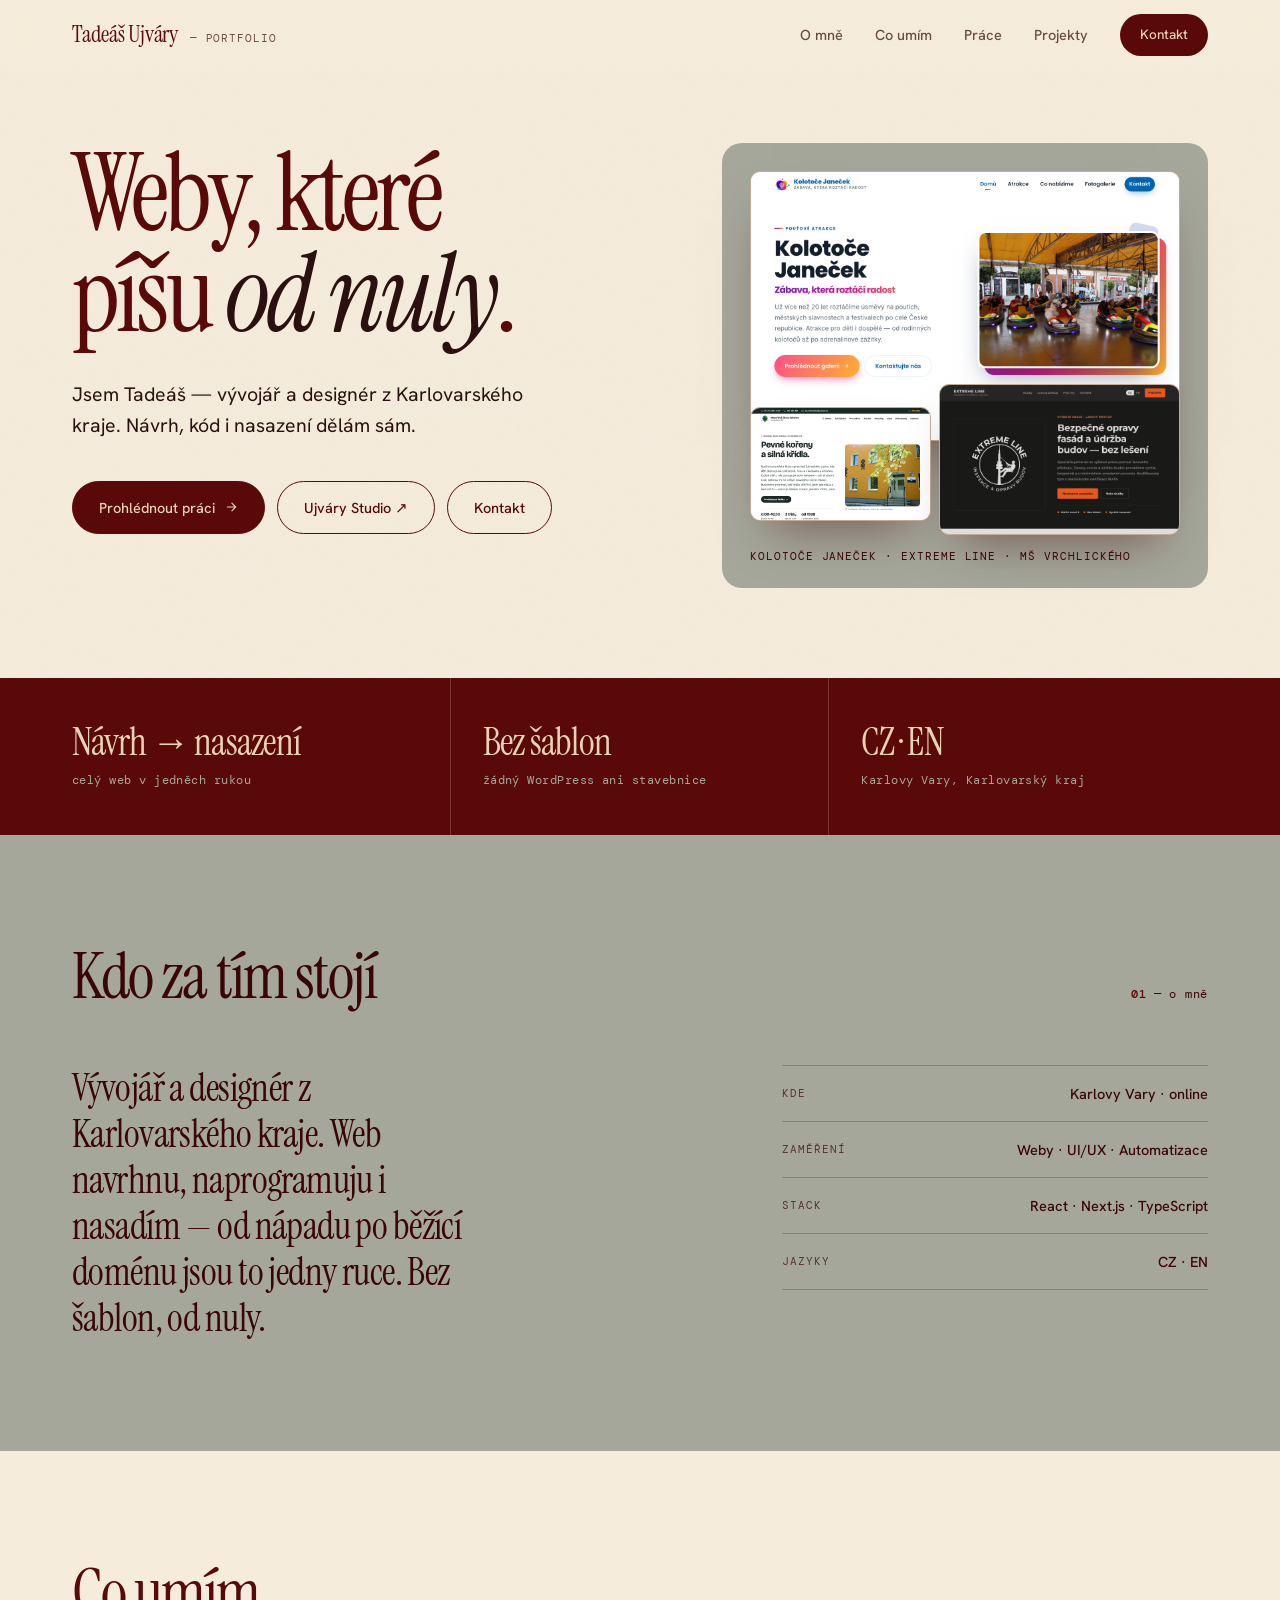
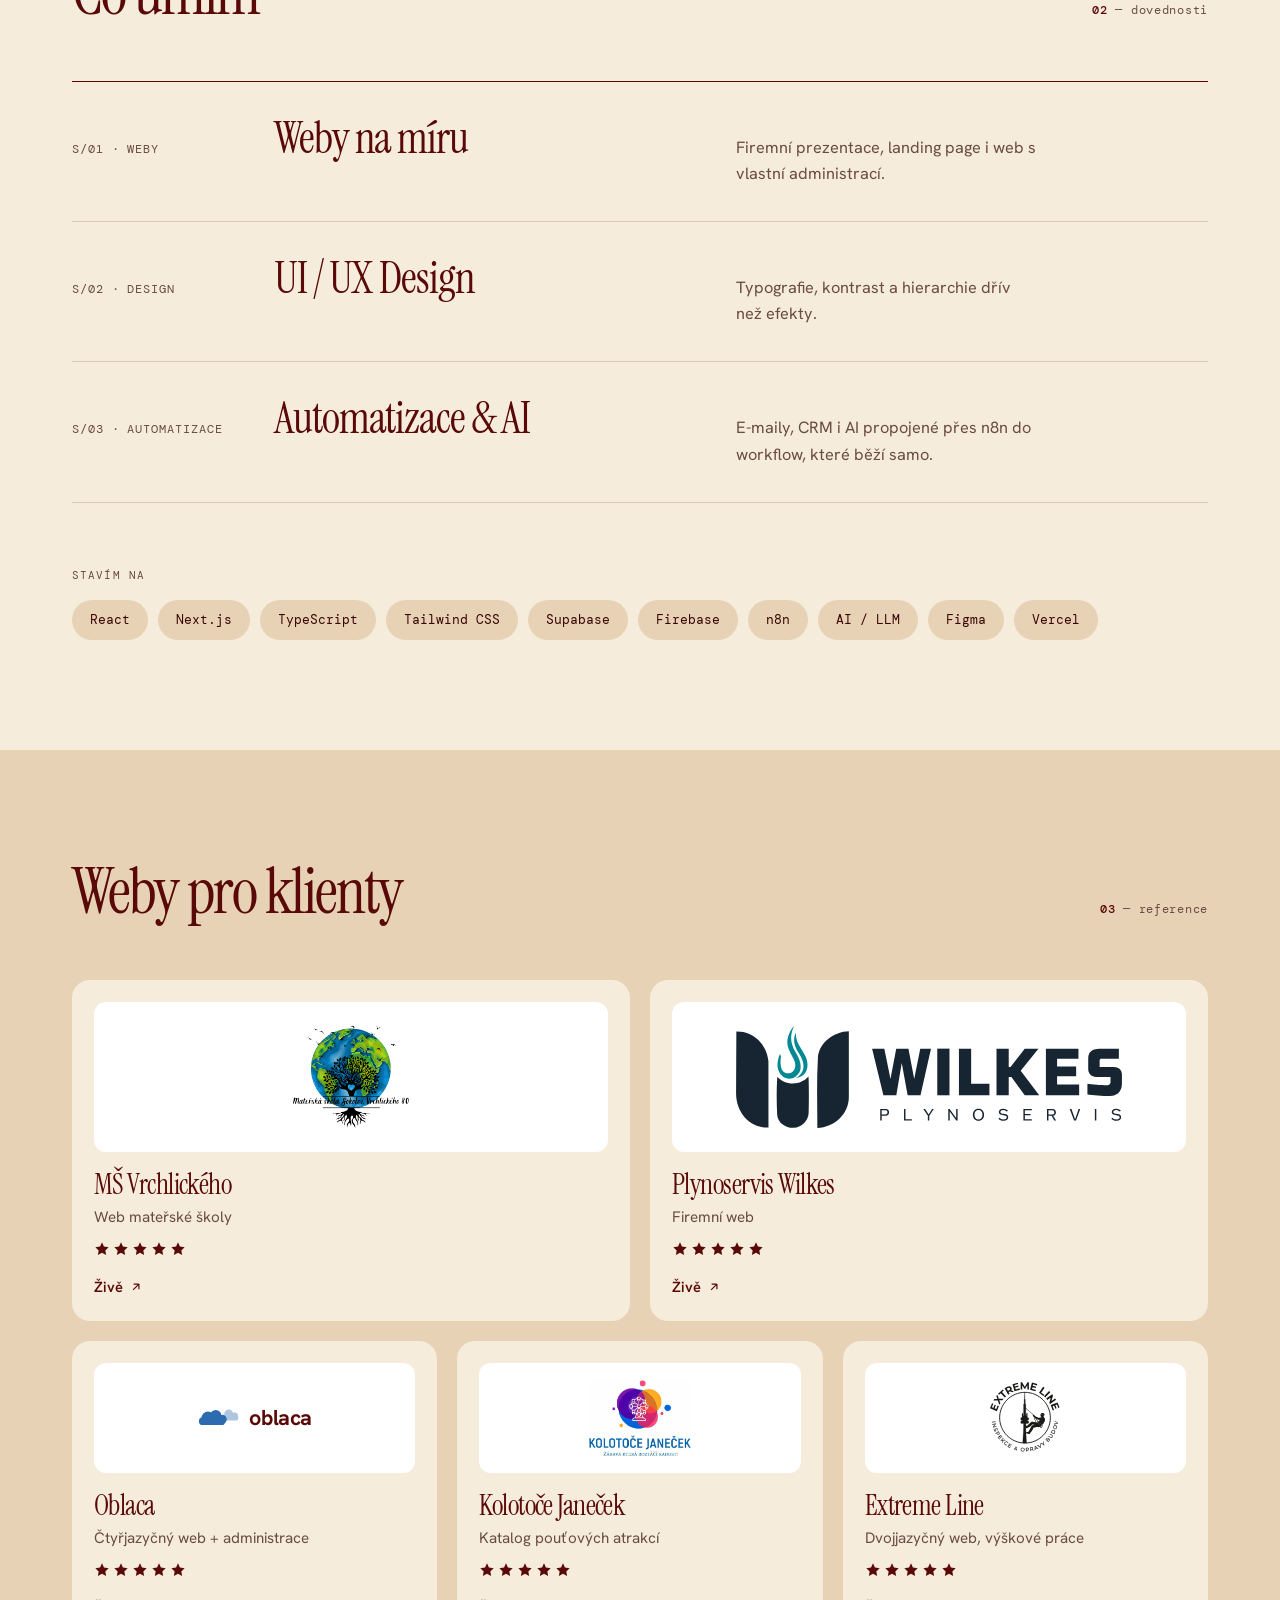
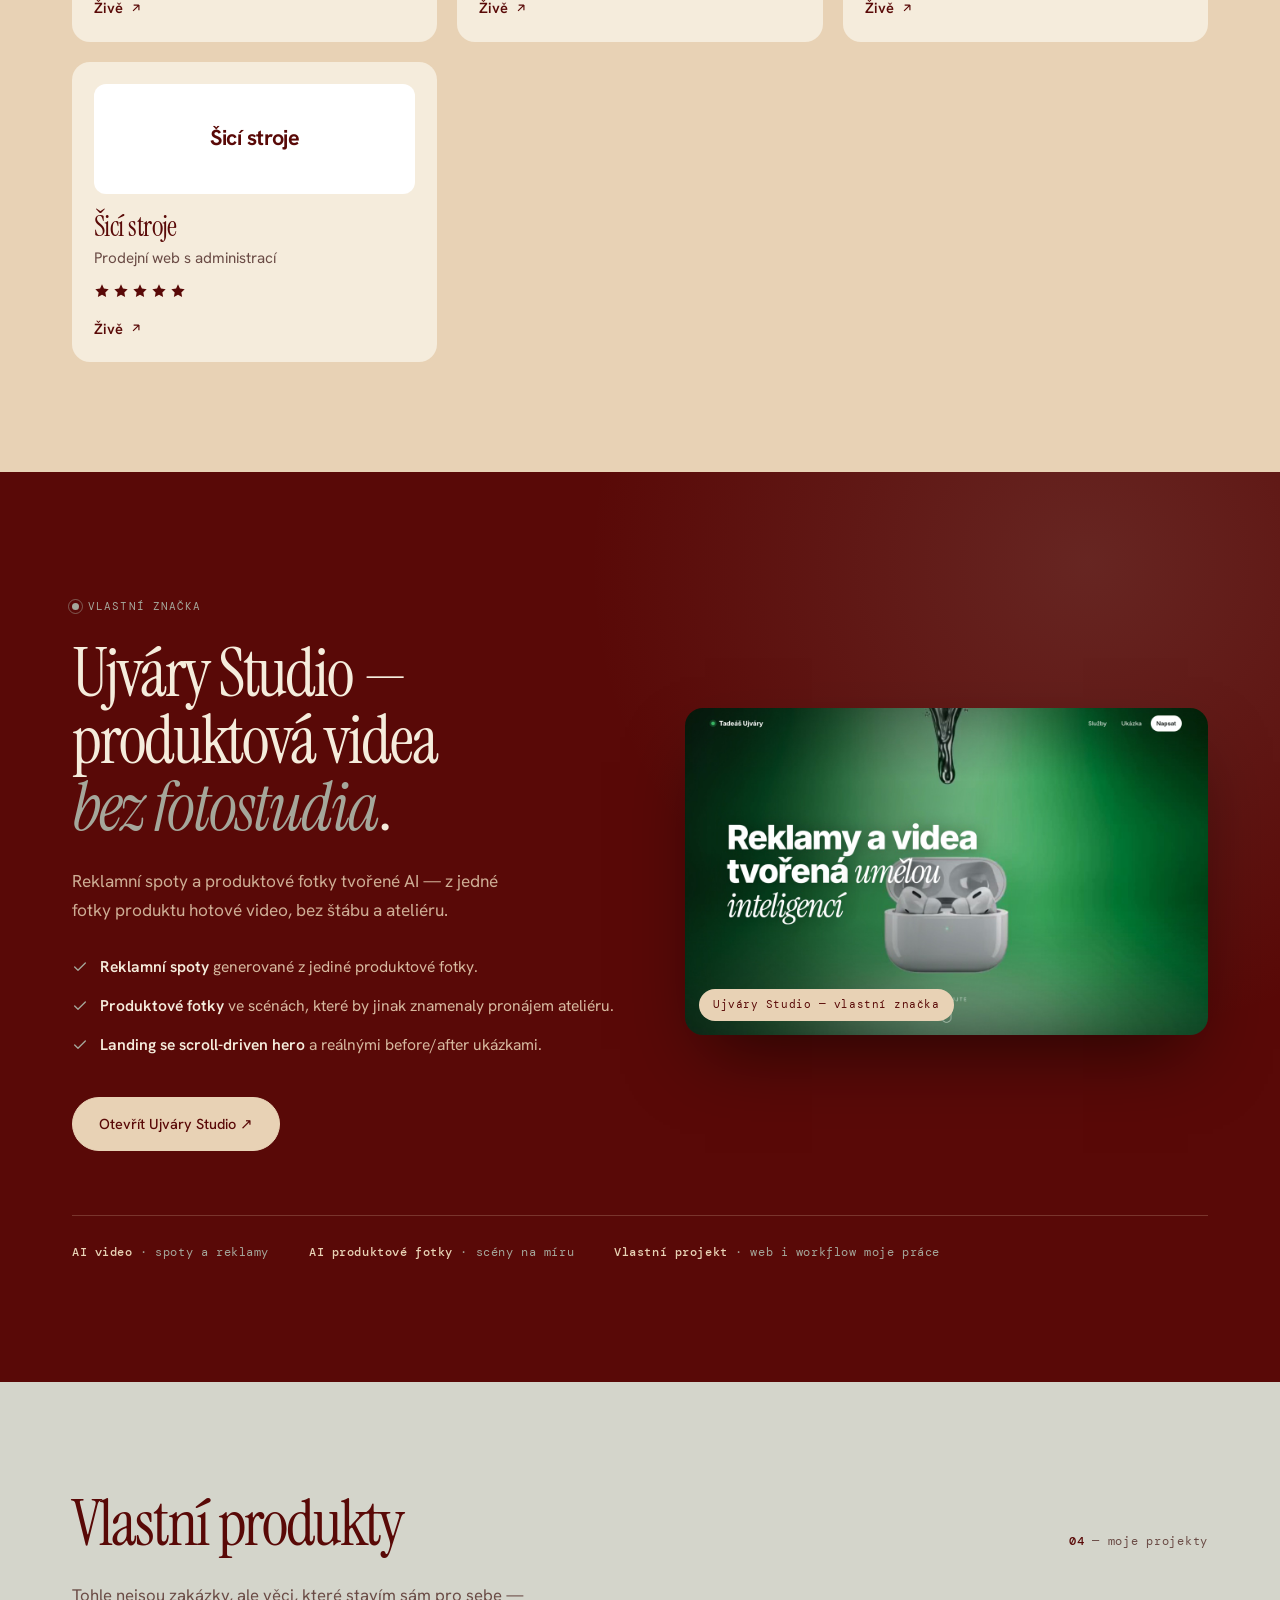
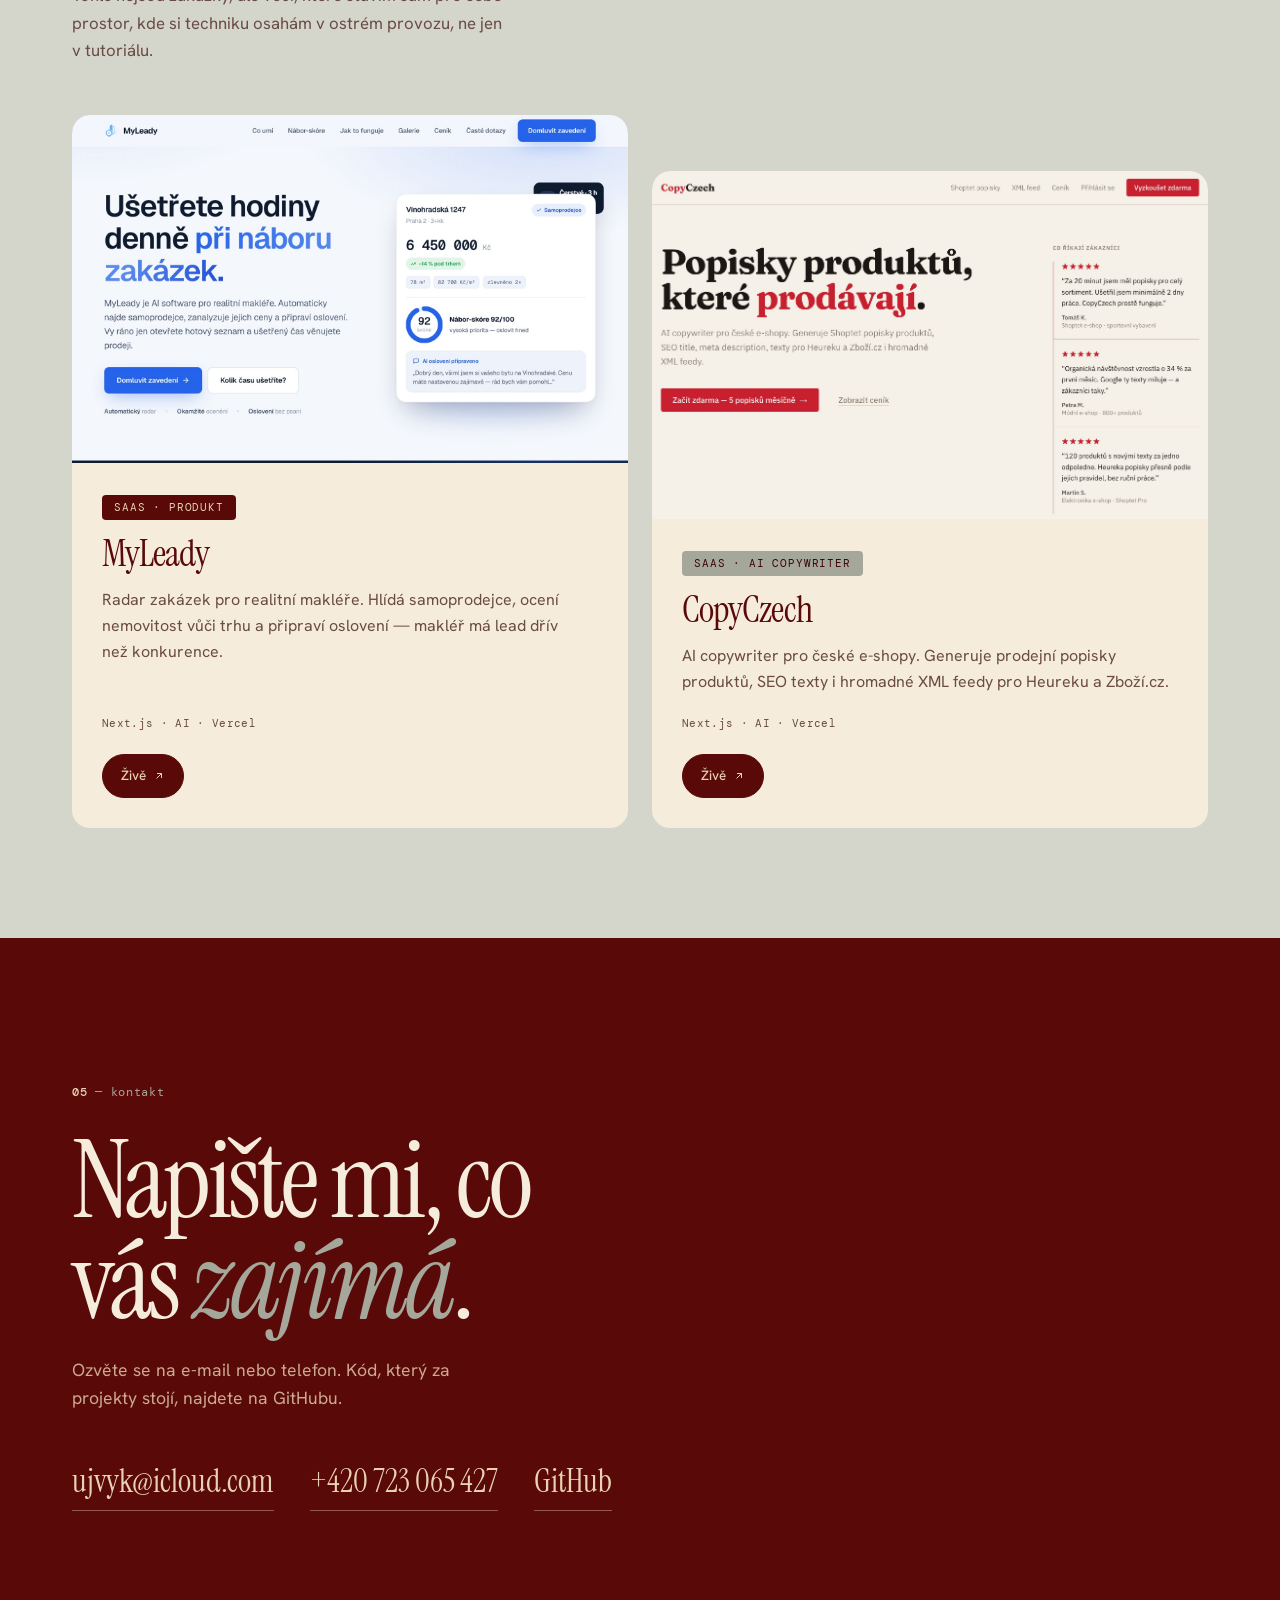
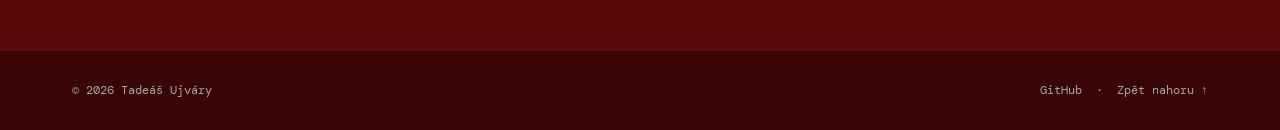
==== commit c6d74205: "Redesign the portfolio page This is the version that was live on Vercel but never committed.  Co-Aut" ====
--- a/index.html
+++ b/index.html
@@ -19,7 +19,7 @@
 
   <!-- Local / geo signals -->
   <meta name="geo.region" content="CZ-KA">
-  <meta name="geo.placename" content="Luby u Chebu, Karlovarský kraj">
+  <meta name="geo.placename" content="Karlovy Vary, Karlovarský kraj">
   <meta name="geo.position" content="50.2547;12.4053">
   <meta name="ICBM" content="50.2547, 12.4053">
 
@@ -44,7 +44,7 @@
     content="Portfolio: weby psané od nuly, UI/UX návrh a automatizace přes n8n a AI.">
   <meta name="twitter:image" content="https://tadeas-ujvary.cz/og.png">
 
-  <meta name="theme-color" content="#FAF9F7">
+  <meta name="theme-color" content="#590907">
   <meta name="format-detection" content="telephone=yes">
   <link rel="icon" href="/favicon.ico" sizes="32x32">
   <link rel="icon" href="/favicon.svg" type="image/svg+xml">
@@ -55,7 +55,7 @@
   <link rel="preconnect" href="https://fonts.gstatic.com" crossorigin>
   <link rel="dns-prefetch" href="https://fonts.gstatic.com">
   <link
-    href="https://fonts.googleapis.com/css2?family=Newsreader:ital,opsz,wght@0,6..72,400;0,6..72,500;1,6..72,400&family=JetBrains+Mono:wght@400;500&display=swap"
+    href="https://fonts.googleapis.com/css2?family=Hanken+Grotesk:wght@400;500;600&family=Instrument+Serif:ital@0;1&family=DM+Mono:wght@400;500&display=swap"
     rel="stylesheet">
 
   <!-- Structured data -->
@@ -94,7 +94,7 @@
       "knowsLanguage": ["cs", "en"],
       "address": {
         "@type": "PostalAddress",
-        "addressLocality": "Luby u Chebu",
+        "addressLocality": "Karlovy Vary",
         "addressRegion": "Karlovarský kraj",
         "postalCode": "351 37",
         "addressCountry": "CZ"
@@ -113,31 +113,25 @@
 </script>
   <style>
     :root {
-      --bg: #FAF9F7;
-      --surface: #FFFFFF;
-      --ink: #14110F;
-      --muted: #6F6A65;
-      --faint: #98938D;
-      --line: #E7E3DD;
-      --line-soft: #EFECE7;
-      --accent: #B4502C;
-      --accent-soft: #F3E7DF;
-      --pale-blue-bg: #E6F0FA;
-      --pale-blue-tx: #1F6C9F;
-      --pale-green-bg: #EAF1E8;
-      --pale-green-tx: #3B6A3A;
-      --pale-red-bg: #FAEAE6;
-      --pale-red-tx: #9F3A2D;
-      --sans: 'SF Pro Display', 'Helvetica Neue', 'Helvetica', Arial, sans-serif;
-      --serif: 'Newsreader', Georgia, 'Times New Roman', serif;
-      --mono: 'JetBrains Mono', 'SF Mono', ui-monospace, monospace;
+      --sage: #A5A79B;
+      --sage-lt: #D4D5CB;
+      --cream: #E8D2B5;
+      --cream-lt: #F5ECDC;
+      --wine: #590907;
+      --wine-dk: #3A0605;
+      --ink: #2A100E;
+      --muted: #6A4B45;
+      --line: rgba(89, 9, 7, .16);
+      --sans: 'Hanken Grotesk', 'Helvetica Neue', Arial, sans-serif;
+      --serif: 'Instrument Serif', 'Times New Roman', serif;
+      --mono: 'DM Mono', ui-monospace, 'SF Mono', monospace;
     }
 
     * { margin: 0; padding: 0; box-sizing: border-box }
     html { scroll-behavior: smooth }
 
     body {
-      background: var(--bg);
+      background: var(--cream-lt);
       color: var(--ink);
       font-family: var(--sans);
       font-size: 16px;
@@ -147,447 +141,321 @@
     }
 
     a { color: inherit; text-decoration: none }
-    ::selection { background: var(--ink); color: var(--bg) }
-
-    /* paper grain + ambient warmth */
+    ::selection { background: var(--wine); color: var(--cream) }
+    :focus-visible { outline: 2px solid var(--wine); outline-offset: 3px; border-radius: 4px }
+    p, h1, h2, h3 { text-wrap: pretty }
+    h1, h2, h3 { text-wrap: balance }
+
     .grain {
       position: fixed; inset: 0; z-index: 0; pointer-events: none;
-      opacity: .035; mix-blend-mode: multiply;
+      opacity: .05; mix-blend-mode: multiply;
       background-image: url("data:image/svg+xml,%3Csvg xmlns='http://www.w3.org/2000/svg' width='180' height='180'%3E%3Cfilter id='n'%3E%3CfeTurbulence type='fractalNoise' baseFrequency='0.9' numOctaves='3' stitchTiles='stitch'/%3E%3C/filter%3E%3Crect width='100%25' height='100%25' filter='url(%23n)'/%3E%3C/svg%3E");
     }
-    .ambient { position: fixed; inset: 0; pointer-events: none; z-index: 0; overflow: hidden }
-    .ambient::before {
-      content: ""; position: absolute; top: -22%; left: 50%;
-      width: 80vw; height: 80vw; border-radius: 50%;
-      background: radial-gradient(circle, rgba(180, 80, 44, 0.05), transparent 62%);
-      transform: translateX(-50%);
-      animation: drift 28s ease-in-out infinite alternate;
-    }
-    @keyframes drift {
-      from { transform: translate(-55%, 0) }
-      to { transform: translate(-45%, 5%) }
-    }
-
-    .wrap { max-width: 1120px; margin: 0 auto; padding: 0 32px; position: relative; z-index: 1 }
+    .ambient { display: none }
+
+    .wrap { max-width: 1200px; margin: 0 auto; padding: 0 32px; position: relative; z-index: 1 }
 
     /* nav */
     nav {
       position: sticky; top: 0; z-index: 50;
-      background: rgba(250, 249, 247, .72);
-      backdrop-filter: saturate(180%) blur(14px);
-      -webkit-backdrop-filter: saturate(180%) blur(14px);
+      background: rgba(245, 236, 220, .82);
+      backdrop-filter: saturate(160%) blur(14px);
+      -webkit-backdrop-filter: saturate(160%) blur(14px);
       border-bottom: 1px solid transparent;
-      transition: border-color .25s, background .25s;
-    }
-    nav.scrolled { border-bottom-color: var(--line); background: rgba(250, 249, 247, .85) }
-    nav .wrap { display: flex; align-items: center; justify-content: space-between; height: 66px }
-    .brand { font-family: var(--mono); font-size: 13px; letter-spacing: -.01em; color: var(--ink) }
-    .brand b { font-weight: 500 }
-    .brand span { color: var(--faint) }
-    .navlinks { display: flex; gap: 30px; align-items: center; font-size: 14px; color: var(--muted) }
+      transition: border-color .25s;
+    }
+    nav.scrolled { border-bottom-color: var(--line) }
+    nav .wrap { display: flex; align-items: center; justify-content: space-between; height: 70px }
+    .brand { font-family: var(--serif); font-size: 1.45rem; letter-spacing: -.01em; color: var(--wine) }
+    .brand b { font-weight: 400 }
+    .brand span { font-family: var(--mono); font-size: 11px; letter-spacing: .08em; text-transform: uppercase; color: var(--muted); margin-left: 8px }
+    .navlinks { display: flex; gap: 32px; align-items: center; font-size: 14.5px; font-weight: 500; color: var(--muted) }
     .navlinks a:not(.cta) { position: relative; transition: color .2s }
     .navlinks a:not(.cta)::after {
       content: ""; position: absolute; left: 0; bottom: -5px; height: 1px; width: 0;
-      background: var(--ink); transition: width .25s ease;
-    }
-    .navlinks a:not(.cta):hover { color: var(--ink) }
+      background: var(--wine); transition: width .25s ease;
+    }
+    .navlinks a:not(.cta):hover { color: var(--wine) }
     .navlinks a:not(.cta):hover::after { width: 100% }
     .navlinks .cta {
-      color: var(--bg); background: var(--ink);
-      padding: 9px 18px; border-radius: 7px; font-family: var(--mono); font-size: 12.5px;
+      color: var(--cream); background: var(--wine);
+      padding: 10px 20px; border-radius: 999px; font-size: 13.5px;
       transition: background .2s, transform .12s;
     }
-    .navlinks .cta:hover { background: #2B2521 }
-    .navlinks .cta:active { transform: scale(.98) }
-    @media(max-width:760px) { .navlinks a:not(.cta) { display: none } }
+    .navlinks .cta:hover { background: var(--wine-dk) }
+    .navlinks .cta:active { transform: scale(.97) }
+    @media(max-width:760px) { .navlinks a:not(.cta) { display: none } .brand span { display: none } }
 
     /* hero */
-    header { padding: 130px 0 96px }
+    header { padding: 72px 0 90px; position: relative; z-index: 1 }
     .eyebrow {
       display: inline-flex; align-items: center; gap: 9px;
       font-family: var(--mono); font-size: 11px;
-      letter-spacing: .08em; text-transform: uppercase;
-      color: var(--pale-green-tx); background: var(--pale-green-bg);
-      padding: 7px 14px; border-radius: 9999px; margin-bottom: 38px;
-    }
-    .eyebrow .dot {
-      width: 7px; height: 7px; border-radius: 50%;
-      background: var(--pale-green-tx); position: relative;
-    }
+      letter-spacing: .1em; text-transform: uppercase;
+      color: var(--wine); padding: 0; margin-bottom: 30px;
+    }
+    .eyebrow .dot { width: 7px; height: 7px; border-radius: 50%; background: var(--wine); position: relative }
     .eyebrow .dot::after {
       content: ""; position: absolute; inset: -4px; border-radius: 50%;
-      border: 1px solid var(--pale-green-tx); opacity: .5;
+      border: 1px solid var(--wine); opacity: .5;
       animation: ping 2.4s cubic-bezier(0, 0, .2, 1) infinite;
     }
     @keyframes ping { 0% { transform: scale(.6); opacity: .6 } 80%, 100% { transform: scale(1.5); opacity: 0 } }
 
     h1 {
       font-family: var(--serif); font-weight: 400;
-      font-size: clamp(2.8rem, 6.6vw, 5.3rem);
-      line-height: 1.03; letter-spacing: -.035em; max-width: 16ch;
-    }
-    h1 em { font-style: italic; color: var(--accent) }
-    .lede { margin-top: 32px; max-width: 56ch; font-size: 1.2rem; color: #2E2A27; line-height: 1.62 }
-
-    .hero-actions { margin-top: 42px; display: flex; gap: 12px; flex-wrap: wrap; align-items: center }
+      font-size: clamp(3.4rem, 8.4vw, 7.4rem);
+      line-height: .94; letter-spacing: -.035em; color: var(--wine);
+    }
+    h1 em { font-style: italic; color: var(--ink) }
+    .lede { margin-top: 34px; max-width: 44ch; font-size: 1.22rem; color: var(--ink); line-height: 1.58 }
+
+    .hero-actions { margin-top: 40px; display: flex; gap: 12px; flex-wrap: wrap; align-items: center }
     .btn {
       display: inline-flex; align-items: center; gap: 9px;
-      font-family: var(--mono); font-size: 13px;
-      padding: 13px 24px; border-radius: 8px;
-      border: 1px solid var(--line);
-      transition: background .18s, color .18s, transform .12s, border-color .18s;
+      font-size: 14.5px; font-weight: 500;
+      padding: 14px 26px; border-radius: 999px;
+      border: 1px solid var(--wine);
+      transition: background .18s, color .18s, transform .12s;
     }
     .btn svg { width: 14px; height: 14px; transition: transform .22s ease }
-    .btn-primary { background: var(--ink); color: var(--bg); border-color: var(--ink) }
-    .btn-primary:hover { background: #2B2521 }
+    .btn-primary { background: var(--wine); color: var(--cream) }
+    .btn-primary:hover { background: var(--wine-dk) }
     .btn-primary:hover svg { transform: translateX(3px) }
-    .btn-secondary { background: var(--surface); color: var(--ink) }
-    .btn-secondary:hover { background: #F2EFEA; border-color: #DAD5CD }
-    .btn:active { transform: scale(.98) }
-
-    /* hero stats */
-    .stats {
-      margin-top: 64px; display: flex; flex-wrap: wrap; gap: 0;
-      border-top: 1px solid var(--line);
-    }
-    .stat {
-      flex: 1; min-width: 150px; padding: 26px 28px 0 0; margin-right: 28px;
-      border-right: 1px solid var(--line-soft);
-    }
-    .stat:last-child { border-right: 0; margin-right: 0 }
-    .stat .v { font-family: var(--serif); font-size: 2rem; letter-spacing: -.02em; line-height: 1 }
-    .stat .k { margin-top: 8px; font-family: var(--mono); font-size: 11.5px; letter-spacing: .03em; color: var(--muted) }
-    @media(max-width:680px) {
-      .stats { display: grid; grid-template-columns: 1fr 1fr; gap: 28px 22px }
-      .stat { flex: none; min-width: 0; border-right: 0; margin-right: 0; padding: 24px 0 0 }
-      .stat .v { font-size: 1.7rem }
-    }
-
-    /* hero two-column layout w/ editorial art */
-    .hero-grid { display: grid; grid-template-columns: 1.08fr .92fr; gap: 60px; align-items: center }
+    .btn-secondary { background: transparent; color: var(--wine) }
+    .btn-secondary:hover { background: var(--wine); color: var(--cream) }
+    .btn:active { transform: scale(.97) }
+
+    .hero-grid { display: grid; grid-template-columns: 1.1fr .9fr; gap: 56px; align-items: start }
     .hero-copy { min-width: 0 }
-    .hero-art { position: relative; margin: 0 }
-    .hero-art img {
-      width: 100%; height: auto; display: block;
-      border-radius: 16px; border: 1px solid var(--line);
-      box-shadow: 0 30px 72px -26px rgba(20, 17, 15, .32);
-    }
+    .hero-art { position: relative; margin: 0; background: var(--sage); border-radius: 20px; padding: 28px 28px 22px }
     .hero-art figcaption {
-      position: absolute; left: 16px; bottom: 0; z-index: 4;
-      font-family: var(--mono); font-size: 10.5px; letter-spacing: .09em; text-transform: uppercase;
-      color: var(--bg); background: rgba(20, 17, 15, .5);
-      backdrop-filter: blur(7px); -webkit-backdrop-filter: blur(7px);
-      padding: 7px 13px; border-radius: 8px;
+      margin-top: 14px; font-family: var(--mono); font-size: 10.5px; letter-spacing: .09em;
+      text-transform: uppercase; color: var(--wine-dk); text-align: left;
     }
     @media(max-width:900px) {
-      .hero-grid { grid-template-columns: 1fr; gap: 46px }
-      .hero-art { max-width: 420px }
-    }
-
-    /* textured section dividers (Higgsfield) */
-    .divider {
-      width: 100%; height: 170px; pointer-events: none; position: relative; z-index: 0;
-      background: url("assets/divider.jpg") center/cover no-repeat;
-      mix-blend-mode: multiply;
-      -webkit-mask-image: linear-gradient(to bottom, transparent 0, #000 42%, #000 58%, transparent 100%);
-      mask-image: linear-gradient(to bottom, transparent 0, #000 42%, #000 58%, transparent 100%);
-    }
-    .divider.flip { transform: scaleX(-1) }
-    .divider + .sec { border-top: 0 }
-
-    /* section heading */
-    .sec { padding: 100px 0; border-top: 1px solid var(--line) }
+      .hero-grid { grid-template-columns: 1fr; gap: 48px }
+      .hero-art { max-width: 460px }
+      header { padding: 64px 0 80px }
+    }
+
+    .hero-art .shot-stack { position: relative; padding-bottom: 22% }
+    .hero-art .shot {
+      display: block; width: 100%; height: auto;
+      border-radius: 10px; border: 1px solid rgba(58, 6, 5, .2);
+      box-shadow: 0 26px 50px -22px rgba(58, 6, 5, .5);
+      background: var(--cream);
+    }
+    .hero-art .shot.b, .hero-art .shot.c { position: absolute; width: 56% }
+    .hero-art .shot.b { right: 0; bottom: 0; z-index: 2 }
+    .hero-art .shot.c { left: 0; bottom: 4%; width: 42%; z-index: 1 }
+
+    /* stats band */
+    .band { background: var(--wine); color: var(--cream); position: relative; z-index: 1 }
+    .stats { display: grid; grid-template-columns: repeat(3, 1fr) }
+    .stat { padding: 44px 32px 44px 0; border-right: 1px solid rgba(232, 210, 181, .22) }
+    .stat + .stat { padding-left: 32px }
+    .stat:last-child { border-right: 0 }
+    .stat .v { font-family: var(--serif); font-size: clamp(1.7rem, 3vw, 2.5rem); line-height: 1.05; letter-spacing: -.02em }
+    .stat .k { margin-top: 10px; font-family: var(--mono); font-size: 11.5px; letter-spacing: .04em; color: var(--sage) }
+    @media(max-width:760px) {
+      .stats { grid-template-columns: 1fr }
+      .stat, .stat + .stat { padding: 26px 0; border-right: 0; border-bottom: 1px solid rgba(232, 210, 181, .22) }
+      .stat:last-child { border-bottom: 0 }
+    }
+
+    .divider { display: none }
+
+    /* sections */
+    .sec { padding: 110px 0; position: relative; z-index: 1 }
     .sec-h {
       display: flex; align-items: baseline; justify-content: space-between;
-      margin-bottom: 52px; gap: 20px; flex-wrap: wrap;
-    }
-    .sec-h h2 { font-family: var(--serif); font-weight: 400; font-size: clamp(1.9rem, 3.4vw, 2.5rem); letter-spacing: -.025em }
-    .sec-h .idx { font-family: var(--mono); font-size: 12px; color: var(--faint); letter-spacing: .06em }
-    .sec-h .idx b { color: var(--accent); font-weight: 500 }
-    /* cisla sekci se pocitaji samy — po zapnuti/vypnuti sekce se precisluji */
+      margin-bottom: 56px; gap: 20px; flex-wrap: wrap;
+    }
+    .sec-h h2 { font-family: var(--serif); font-weight: 400; font-size: clamp(2.4rem, 5vw, 4rem); line-height: 1; letter-spacing: -.03em; color: var(--wine) }
+    .sec-h .idx { font-family: var(--mono); font-size: 12px; color: var(--muted); letter-spacing: .06em }
+    .sec-h .idx b { color: var(--wine); font-weight: 500 }
     body { counter-reset: sec }
     .idx b { counter-increment: sec }
     .idx b::after { content: counter(sec, decimal-leading-zero) }
-    .sec-sub { margin: -34px 0 46px; max-width: 58ch; color: var(--muted); font-size: 1.02rem; line-height: 1.65 }
-
-    /* services */
-    .svcgrid { display: grid; grid-template-columns: repeat(3, 1fr); gap: 16px }
+    .sec-sub { margin: -30px 0 50px; max-width: 54ch; color: var(--muted); font-size: 1.05rem; line-height: 1.65 }
+
+    /* about — sage */
+    #about { background: var(--sage) }
+    #about .sec-h h2 { color: var(--wine-dk) }
+    #about .sec-h .idx { color: var(--wine-dk) }
+    .about { display: grid; grid-template-columns: 1.5fr 1fr; gap: 72px; align-items: start }
+    .about .body p {
+      font-family: var(--serif); font-size: clamp(1.7rem, 3vw, 2.5rem); color: var(--wine-dk);
+      line-height: 1.2; letter-spacing: -.015em; max-width: 24ch;
+    }
+    .about .side { font-size: 14.5px; color: var(--wine-dk) }
+    .about .side .row { padding: 16px 0; border-bottom: 1px solid rgba(58, 6, 5, .25); display: flex; justify-content: space-between; gap: 14px }
+    .about .side .row:first-child { border-top: 1px solid rgba(58, 6, 5, .25) }
+    .about .side .row .lbl { font-family: var(--mono); font-size: 11px; letter-spacing: .08em; text-transform: uppercase; opacity: .72; padding-top: 3px }
+    .about .side .row .val { font-weight: 500; text-align: right }
+    @media(max-width:820px) { .about { grid-template-columns: 1fr; gap: 40px } }
+
+    /* services — rows */
+    .svcgrid { display: flex; flex-direction: column; border-top: 1px solid var(--wine) }
     .svc {
-      background: var(--surface); border: 1px solid var(--line);
-      border-radius: 14px; padding: 32px;
-      transition: box-shadow .24s ease, transform .24s ease, border-color .24s;
-      position: relative;
-    }
-    .svc:hover { box-shadow: 0 8px 30px rgba(20, 17, 15, .06); transform: translateY(-3px); border-color: #DAD5CD }
-    .svc .n {
-      font-family: var(--mono); font-size: 11px;
-      color: var(--accent); letter-spacing: .06em;
-      display: block; margin-bottom: 20px;
-    }
-    .svc h3 { font-family: var(--serif); font-size: 1.4rem; font-weight: 400; letter-spacing: -.02em; margin-bottom: 12px }
-    .svc p { color: var(--muted); font-size: .96rem; line-height: 1.65 }
-    @media(max-width:820px) { .svcgrid { grid-template-columns: 1fr } }
-
-    /* tech chips */
+      display: grid; grid-template-columns: 170px 1fr 1.1fr; gap: 32px; align-items: baseline;
+      padding: 34px 0; border-bottom: 1px solid var(--line);
+      transition: padding-left .3s cubic-bezier(.16, 1, .3, 1), background .3s;
+    }
+    .svc:hover { padding-left: 18px; background: rgba(232, 210, 181, .5) }
+    .svc .n { font-family: var(--mono); font-size: 11.5px; color: var(--muted); letter-spacing: .08em }
+    .svc h3 { font-family: var(--serif); font-size: clamp(1.9rem, 3.4vw, 2.8rem); font-weight: 400; line-height: 1.05; letter-spacing: -.025em; color: var(--wine) }
+    .svc p { color: var(--muted); font-size: 1.02rem; line-height: 1.6; max-width: 38ch }
+    @media(max-width:820px) { .svc { grid-template-columns: 1fr; gap: 10px } .svc:hover { padding-left: 0; background: none } }
+
+    .stackstrip { margin-top: 64px }
+    .stackstrip .lbl { font-family: var(--mono); font-size: 11px; letter-spacing: .1em; text-transform: uppercase; color: var(--muted); display: block; margin-bottom: 16px }
     .chips { display: flex; flex-wrap: wrap; gap: 10px }
     .chip {
       font-family: var(--mono); font-size: 12.5px;
-      padding: 10px 17px; border-radius: 9999px;
-      background: var(--surface); border: 1px solid var(--line);
-      color: var(--ink); transition: border-color .2s, transform .12s;
-    }
-    .chip:hover { border-color: var(--accent); transform: translateY(-1px) }
-
-    /* bento projects */
-    .grid { display: grid; grid-template-columns: repeat(6, 1fr); gap: 16px }
+      padding: 10px 18px; border-radius: 999px;
+      background: var(--cream); color: var(--wine-dk);
+      transition: background .2s, color .2s, transform .12s;
+    }
+    .chip:hover { background: var(--wine); color: var(--cream); transform: translateY(-1px) }
+
+    /* clients */
+    #projects { background: var(--cream) }
+    .clients-grid { display: grid; grid-template-columns: repeat(6, 1fr); gap: 20px }
+    .client {
+      grid-column: span 2; background: var(--cream-lt); border-radius: 18px; padding: 22px;
+      display: flex; flex-direction: column; gap: 4px;
+      transition: transform .3s cubic-bezier(.16, 1, .3, 1), box-shadow .3s;
+    }
+    .client:nth-child(1), .client:nth-child(2) { grid-column: span 3 }
+    .client:hover { transform: translateY(-4px); box-shadow: 0 22px 40px -24px rgba(89, 9, 7, .45) }
+    .client .logo-tile {
+      height: 110px; display: flex; align-items: center; justify-content: center; gap: 8px;
+      background: #fff; border-radius: 12px; padding: 16px; margin-bottom: 14px;
+    }
+    .client:nth-child(1) .logo-tile, .client:nth-child(2) .logo-tile { height: 150px }
+    .client .logo-tile img { max-height: 100%; max-width: 80%; object-fit: contain }
+    .client .wm { font-weight: 700; font-size: 1.35rem; letter-spacing: -.02em; color: var(--wine) }
+    .client h3 { font-family: var(--serif); font-weight: 400; font-size: 1.75rem; letter-spacing: -.02em; color: var(--wine); line-height: 1.1 }
+    .client p { color: var(--muted); font-size: .95rem }
+    .client .stars { display: flex; gap: 3px; margin: 8px 0 14px }
+    .client .stars svg { width: 16px; height: 16px; fill: var(--wine) }
+    .client .live { margin-top: auto; font-weight: 600; color: var(--wine); display: inline-flex; align-items: center; gap: 6px; font-size: .92rem; transition: gap .2s }
+    .client .live:hover { gap: 10px }
+    .client .live svg { width: 14px; height: 14px }
+    @media (max-width: 900px) { .clients-grid { grid-template-columns: repeat(2, 1fr) } .client, .client:nth-child(1), .client:nth-child(2) { grid-column: span 1 } .client:nth-child(n) .logo-tile { height: 100px } }
+    @media (max-width: 560px) { .clients-grid { grid-template-columns: 1fr } }
+
+    /* studio — wine */
+    .studio {
+      position: relative; z-index: 1; overflow: hidden;
+      background: var(--wine); color: var(--cream); padding: 120px 0;
+    }
+    .studio::before {
+      content: ""; position: absolute; inset: 0; pointer-events: none;
+      background: radial-gradient(60% 80% at 85% 10%, rgba(165, 167, 155, .18), transparent 65%);
+    }
+    .studio .wrap { position: relative; z-index: 1 }
+    .studio-grid { display: grid; grid-template-columns: 1.05fr 1fr; gap: 64px; align-items: center }
+    .studio .eyebrow { color: var(--sage); margin-bottom: 26px }
+    .studio .eyebrow .dot { background: var(--sage) }
+    .studio .eyebrow .dot::after { border-color: var(--sage) }
+    .studio h2 {
+      font-family: var(--serif); font-weight: 400;
+      font-size: clamp(2.5rem, 5.2vw, 4.4rem);
+      line-height: 1; letter-spacing: -.03em; color: var(--cream-lt);
+    }
+    .studio h2 em { font-style: italic; color: var(--sage) }
+    .studio .lede-dark { margin-top: 26px; max-width: 46ch; font-size: 1.08rem; line-height: 1.66; color: rgba(232, 210, 181, .82) }
+    .studio-points { margin-top: 30px; display: grid; gap: 15px; list-style: none }
+    .studio-points li { display: flex; gap: 12px; align-items: flex-start; font-size: .98rem; line-height: 1.55; color: rgba(232, 210, 181, .88) }
+    .studio-points svg { width: 16px; height: 16px; flex: none; margin-top: 4px; color: var(--sage) }
+    .studio-points b { font-weight: 600; color: var(--cream-lt) }
+    .studio .btn-primary { background: var(--cream); color: var(--wine); border-color: var(--cream) }
+    .studio .btn-primary:hover { background: var(--cream-lt) }
+    .studio-art { display: block; position: relative; border-radius: 18px; overflow: hidden; box-shadow: 0 34px 70px -20px rgba(0, 0, 0, .55) }
+    .studio-art img { display: block; width: 100%; height: auto; aspect-ratio: 16 / 10; object-fit: cover; object-position: top center; transition: transform .6s cubic-bezier(.16, 1, .3, 1) }
+    .studio-art:hover img { transform: scale(1.04) }
+    .studio-art figcaption {
+      position: absolute; left: 14px; bottom: 14px;
+      font-family: var(--mono); font-size: 11px; letter-spacing: .05em;
+      padding: 7px 14px; border-radius: 999px;
+      background: var(--cream); color: var(--wine);
+    }
+    .studio-strip {
+      margin-top: 64px; padding-top: 28px; border-top: 1px solid rgba(232, 210, 181, .22);
+      display: flex; flex-wrap: wrap; gap: 14px 40px;
+      font-family: var(--mono); font-size: 11.5px; letter-spacing: .05em; color: var(--sage);
+    }
+    .studio-strip b { color: var(--cream); font-weight: 500 }
+    @media(max-width:900px) { .studio-grid { grid-template-columns: 1fr; gap: 40px } .studio { padding: 80px 0 } }
+
+    /* own products */
+    #produkty { background: var(--sage-lt) }
+    .grid { display: grid; grid-template-columns: repeat(6, 1fr); gap: 24px }
+    .grid.duo .card { grid-column: span 3 }
     .card {
-      grid-column: span 2;
-      background: var(--surface); border: 1px solid var(--line);
-      border-radius: 14px; overflow: hidden;
+      background: var(--cream-lt); border-radius: 18px; overflow: hidden;
       display: flex; flex-direction: column;
-      transition: box-shadow .24s ease, transform .24s ease, border-color .24s;
-    }
-    .card:hover { box-shadow: 0 8px 30px rgba(20, 17, 15, .06); transform: translateY(-3px); border-color: #DAD5CD }
-    .card-media { display: block; aspect-ratio: 16 / 10; overflow: hidden; background: #F0EDE8; border-bottom: 1px solid var(--line) }
+      transition: transform .3s cubic-bezier(.16, 1, .3, 1), box-shadow .3s;
+    }
+    .grid.duo .card:nth-child(2) { margin-top: 56px }
+    .card:hover { transform: translateY(-4px); box-shadow: 0 24px 44px -26px rgba(89, 9, 7, .5) }
+    .card-media { display: block; aspect-ratio: 16 / 10; overflow: hidden; background: var(--sage) }
     .card-media img { width: 100%; height: 100%; object-fit: cover; object-position: top center; display: block; transition: transform .55s cubic-bezier(.16, 1, .3, 1) }
     .card:hover .card-media img { transform: scale(1.045) }
-    .card-body { padding: 28px; display: flex; flex-direction: column; flex: 1 }
-    .card .top { display: flex; align-items: center; justify-content: space-between; margin-bottom: 22px }
-    .tag {
-      font-family: var(--mono); font-size: 10px;
-      letter-spacing: .07em; text-transform: uppercase;
-      padding: 6px 11px; border-radius: 9999px;
-    }
-    .t-ts { background: var(--pale-blue-bg); color: var(--pale-blue-tx) }
-    .t-web { background: var(--pale-green-bg); color: var(--pale-green-tx) }
-    .t-tool { background: var(--pale-red-bg); color: var(--pale-red-tx) }
-    .card h3 { font-family: var(--serif); font-size: 1.55rem; font-weight: 400; letter-spacing: -.02em }
-    .card p { margin-top: 12px; color: var(--muted); font-size: .96rem; line-height: 1.62; flex: 1 }
-    .stack-line { margin-top: 20px; font-family: var(--mono); font-size: 11px; color: var(--faint); letter-spacing: .02em }
+    .card-body { padding: 30px; display: flex; flex-direction: column; flex: 1 }
+    .card .top { margin-bottom: 18px }
+    .tag { font-family: var(--mono); font-size: 10.5px; letter-spacing: .08em; text-transform: uppercase; padding: 6px 12px; border-radius: 4px }
+    .t-ts { background: var(--wine); color: var(--cream) }
+    .t-web, .t-tool { background: var(--sage); color: var(--wine-dk) }
+    .card h3 { font-family: var(--serif); font-size: 2.3rem; font-weight: 400; letter-spacing: -.025em; line-height: 1; color: var(--wine) }
+    .card p { margin-top: 14px; color: var(--muted); font-size: 1rem; line-height: 1.62; flex: 1 }
+    .stack-line { margin-top: 20px; font-family: var(--mono); font-size: 11px; color: var(--muted); letter-spacing: .03em }
     .links { margin-top: 22px; display: flex; gap: 8px }
     .links a {
-      font-size: 12.5px; font-family: var(--mono);
-      padding: 8px 14px; border-radius: 7px;
-      border: 1px solid var(--line);
-      transition: background .18s, color .18s, border-color .18s;
-      display: inline-flex; align-items: center; gap: 7px;
+      font-size: 13.5px; font-weight: 500; padding: 10px 18px; border-radius: 999px;
+      border: 1px solid var(--wine); display: inline-flex; align-items: center; gap: 7px;
+      transition: background .18s, color .18s;
     }
     .links a svg { width: 12px; height: 12px; transition: transform .2s }
-    .links a.live { background: var(--ink); color: var(--bg); border-color: var(--ink) }
-    .links a.live:hover { background: #2B2521 }
+    .links a.live { background: var(--wine); color: var(--cream) }
+    .links a.live:hover { background: var(--wine-dk) }
     .links a.live:hover svg { transform: translate(2px, -2px) }
-    .links a.code:hover { background: #F2EFEA; border-color: #DAD5CD }
-    @media(max-width:820px) {
-      .grid { grid-template-columns: 1fr }
-      .card { grid-column: span 1 }
-    }
-
-    /* about */
-    .about { display: grid; grid-template-columns: 1.4fr 1fr; gap: 56px; align-items: start }
-    .about .body p {
-      font-size: 1.12rem; color: #2E2A27; line-height: 1.72;
-      margin-bottom: 20px; max-width: 52ch;
-    }
-    .about .body p:first-child::first-letter {
-      font-family: var(--serif); font-size: 3.2em; line-height: .8;
-      float: left; padding: 6px 12px 0 0; color: var(--accent);
-    }
-    .about .side {
-      border-left: 1px solid var(--line); padding-left: 28px;
-      font-family: var(--mono); font-size: 12.5px; color: var(--muted);
-    }
-    .about .side .row { padding: 14px 0; border-bottom: 1px solid var(--line-soft); display: flex; justify-content: space-between; gap: 14px }
-    .about .side .row:last-child { border-bottom: 0 }
-    .about .side .row .lbl { color: var(--faint) }
-    .about .side .row .val { color: var(--ink); text-align: right }
-    @media(max-width:820px) {
-      .about { grid-template-columns: 1fr; gap: 36px }
-      .about .side { border-left: 0; padding-left: 0; border-top: 1px solid var(--line); padding-top: 8px }
-    }
-
-    /* why-me */
-    .why {
-      display: grid; grid-template-columns: repeat(3, 1fr);
-      background: var(--surface); border: 1px solid var(--line);
-      border-radius: 14px; overflow: hidden;
-    }
-    .why .item {
-      background: var(--surface); padding: 30px;
-      display: flex; flex-direction: column; gap: 12px;
-      border-top: 1px solid var(--line); border-right: 1px solid var(--line);
-      transition: background .2s;
-    }
-    .why .item:nth-child(-n+3) { border-top: 0 }
-    .why .item:nth-child(3n) { border-right: 0 }
-    .why .item:last-child { border-right: 0 }
-    .why .item:hover { background: #FCFBF9 }
-    .why .num { font-family: var(--mono); font-size: 11px; color: var(--accent); letter-spacing: .07em }
-    .why .item h3 { font-family: var(--serif); font-weight: 400; font-size: 1.2rem; letter-spacing: -.02em }
-    .why .item p { color: var(--muted); font-size: .92rem; line-height: 1.6 }
-    @media(max-width:820px) {
-      .why { grid-template-columns: 1fr }
-      .why .item { border-right: 0; border-top: 1px solid var(--line) }
-      .why .item:first-child { border-top: 0 }
-    }
-
-    /* contact */
-    .contact { text-align: center; padding: 130px 0 }
-    .contact .idx { font-family: var(--mono); font-size: 12px; color: var(--faint); letter-spacing: .06em }
-    .contact .idx b { color: var(--accent); font-weight: 500 }
+    @media(max-width:820px) { .grid { grid-template-columns: 1fr } .grid.duo .card { grid-column: span 1 } .grid.duo .card:nth-child(2) { margin-top: 0 } }
+
+    /* contact — wine */
+    .contact { background: var(--wine); color: var(--cream); padding: 140px 0; position: relative; z-index: 1 }
+    .contact .idx { font-family: var(--mono); font-size: 12px; color: var(--sage); letter-spacing: .06em }
+    .contact .idx b { color: var(--cream); font-weight: 500 }
     .contact h2 {
       font-family: var(--serif); font-weight: 400;
-      font-size: clamp(2.5rem, 6.4vw, 4.4rem);
-      letter-spacing: -.035em; margin: 24px 0 16px;
-    }
-    .contact h2 em { font-style: italic; color: var(--accent) }
-    .contact .lede-c { max-width: 48ch; margin: 0 auto; color: var(--muted); font-size: 1.08rem; line-height: 1.6 }
-    .contact .mail {
-      display: inline-block; margin-top: 30px; font-size: 1.3rem; font-family: var(--serif);
-      border-bottom: 1px solid var(--ink); padding-bottom: 4px;
-      transition: color .2s, border-color .2s;
-    }
-    .contact .mail:hover { color: var(--accent); border-color: var(--accent) }
-    .socials { margin-top: 34px; display: flex; gap: 12px; justify-content: center; flex-wrap: wrap }
-    .socials a {
-      font-family: var(--mono); font-size: 13px;
-      padding: 11px 20px; border: 1px solid var(--line);
-      border-radius: 8px; background: var(--surface);
-      transition: background .18s, border-color .18s;
-    }
-    .socials a:hover { background: #F2EFEA; border-color: #DAD5CD }
-
-    footer { border-top: 1px solid var(--line); padding: 38px 0 }
-    footer .wrap {
-      display: flex; justify-content: space-between; align-items: center;
-      flex-wrap: wrap; gap: 10px;
-      font-family: var(--mono); font-size: 12px; color: var(--muted);
-    }
-    footer a:hover { color: var(--ink) }
+      font-size: clamp(3rem, 8.4vw, 7.2rem); line-height: .94;
+      letter-spacing: -.035em; margin: 26px 0 24px; color: var(--cream-lt); max-width: 12ch;
+    }
+    .contact h2 em { font-style: italic; color: var(--sage) }
+    .contact .lede-c { max-width: 44ch; color: rgba(232, 210, 181, .8); font-size: 1.1rem; line-height: 1.6 }
+    .contact .alt { margin-top: 44px; display: flex; gap: 14px 36px; flex-wrap: wrap; font-family: var(--serif); font-size: clamp(1.4rem, 2.6vw, 2rem) }
+    .contact .alt a { border-bottom: 1px solid rgba(232, 210, 181, .4); padding-bottom: 3px; transition: color .2s, border-color .2s }
+    .contact .alt a:hover { color: var(--sage); border-color: var(--sage) }
+
+    footer { background: var(--wine-dk); color: var(--sage); padding: 30px 0; position: relative; z-index: 1 }
+    footer .wrap { display: flex; justify-content: space-between; align-items: center; flex-wrap: wrap; gap: 10px; font-family: var(--mono); font-size: 12px }
+    footer a { transition: color .2s }
+    footer a:hover { color: var(--cream) }
 
     /* scroll entry */
     .reveal {
-      opacity: 0; transform: translateY(14px);
+      opacity: 0; transform: translateY(18px);
       transition: opacity .7s cubic-bezier(.16, 1, .3, 1), transform .7s cubic-bezier(.16, 1, .3, 1);
     }
     .reveal.in { opacity: 1; transform: none }
     @media(prefers-reduced-motion:reduce) {
       html { scroll-behavior: auto }
       .reveal { opacity: 1; transform: none; transition: none }
-      .ambient::before, .eyebrow .dot::after { animation: none }
-    }
-
-    /* hero art — stack of real client sites */
-    .hero-art .shot-stack { position: relative; padding-bottom: 16%; }
-    .hero-art .shot {
-      display: block; width: 100%; height: auto;
-      border-radius: 14px; border: 1px solid var(--line);
-      box-shadow: 0 30px 72px -26px rgba(20, 17, 15, .32);
-      background: #F0EDE8;
-    }
-    .hero-art .shot.b, .hero-art .shot.c { position: absolute; width: 62%; }
-    .hero-art .shot.b { right: 0; bottom: 0; z-index: 2; box-shadow: 0 22px 48px -20px rgba(20, 17, 15, .38) }
-    .hero-art .shot.c { left: 0; bottom: 7%; width: 46%; z-index: 1; box-shadow: 0 18px 40px -20px rgba(20, 17, 15, .3) }
-
-    /* inline stack strip under services */
-    .stackstrip { margin-top: 40px; padding-top: 30px; border-top: 1px solid var(--line) }
-    .stackstrip .lbl {
-      font-family: var(--mono); font-size: 11px; letter-spacing: .08em;
-      text-transform: uppercase; color: var(--faint); display: block; margin-bottom: 16px;
-    }
-
-    /* studio spotlight — vlastni znacka Ujvary Studio */
-    .studio {
-      --fade: 200px;               /* delka mekkeho prechodu nahore i dole */
-      position: relative; z-index: 1; overflow: hidden;
-      color: var(--bg);
-      padding: calc(var(--fade) + 34px) 0;
-      /* mekky prechod z papiroveho podkladu do tmy a zpet — zadna ostra hrana */
-      background: linear-gradient(to bottom,
-        var(--bg) 0,
-        #EAE2DA calc(var(--fade) * .20),
-        #6E5B51 calc(var(--fade) * .52),
-        #221C19 calc(var(--fade) * .80),
-        var(--ink) var(--fade),
-        var(--ink) calc(100% - var(--fade)),
-        #221C19 calc(100% - var(--fade) * .80),
-        #6E5B51 calc(100% - var(--fade) * .52),
-        #EAE2DA calc(100% - var(--fade) * .20),
-        var(--bg) 100%);
-    }
-    .studio::before {
-      content: ""; position: absolute; inset: var(--fade) 0; pointer-events: none;
-      background: radial-gradient(62% 78% at 80% 18%, rgba(180, 80, 44, .26), transparent 68%);
-      -webkit-mask-image: linear-gradient(to bottom, transparent 0, #000 18%, #000 82%, transparent 100%);
-      mask-image: linear-gradient(to bottom, transparent 0, #000 18%, #000 82%, transparent 100%);
-    }
-    .studio .wrap { position: relative; z-index: 1 }
-    .studio + .sec { border-top: 0 }
-    .studio-grid { display: grid; grid-template-columns: 1.05fr 1fr; gap: 60px; align-items: center }
-    .studio .eyebrow {
-      background: rgba(250, 249, 247, .10); color: #EFCDB9; margin-bottom: 26px;
-    }
-    .studio .eyebrow .dot { background: #E2A184 }
-    .studio .eyebrow .dot::after { border-color: #E2A184 }
-    .studio h2 {
-      font-family: var(--serif); font-weight: 400;
-      font-size: clamp(2.1rem, 4.6vw, 3.4rem);
-      line-height: 1.06; letter-spacing: -.03em; max-width: 15ch;
-    }
-    .studio h2 em { font-style: italic; color: #E2A184 }
-    .studio .lede-dark {
-      margin-top: 24px; max-width: 48ch;
-      font-size: 1.06rem; line-height: 1.66; color: rgba(250, 249, 247, .74);
-    }
-    .studio-points { margin-top: 30px; display: grid; gap: 15px; list-style: none }
-    .studio-points li {
-      display: flex; gap: 12px; align-items: flex-start;
-      font-size: .97rem; line-height: 1.55; color: rgba(250, 249, 247, .86);
-    }
-    .studio-points svg { width: 16px; height: 16px; flex: none; margin-top: 3px; color: #E2A184 }
-    .studio-points b { font-weight: 500; color: var(--bg) }
-    .studio-art {
-      display: block; position: relative; border-radius: 16px; overflow: hidden;
-      border: 1px solid rgba(250, 249, 247, .14);
-      box-shadow: 0 30px 70px rgba(0, 0, 0, .45);
-    }
-    .studio-art img {
-      display: block; width: 100%; height: auto; aspect-ratio: 16 / 10;
-      object-fit: cover; object-position: top center;
-      transition: transform .6s cubic-bezier(.16, 1, .3, 1);
-    }
-    .studio-art:hover img { transform: scale(1.04) }
-    .studio-art figcaption {
-      position: absolute; left: 14px; bottom: 14px;
-      font-family: var(--mono); font-size: 11px; letter-spacing: .05em;
-      padding: 7px 13px; border-radius: 9999px;
-      background: rgba(20, 17, 15, .62); color: rgba(250, 249, 247, .9);
-      backdrop-filter: blur(8px); -webkit-backdrop-filter: blur(8px);
-    }
-    .studio-strip {
-      margin-top: 54px; padding-top: 26px;
-      border-top: 1px solid rgba(250, 249, 247, .14);
-      display: flex; flex-wrap: wrap; gap: 14px 36px;
-      font-family: var(--mono); font-size: 11.5px; letter-spacing: .05em;
-      color: rgba(250, 249, 247, .55);
-    }
-    .studio-strip b { color: rgba(250, 249, 247, .92); font-weight: 500 }
-    @media(max-width:900px) {
-      .studio { --fade: 120px }
-      .studio-grid { grid-template-columns: 1fr; gap: 40px }
-      .studio h2 { max-width: none }
-    }
-
-    /* dvousloupcova varianta bento gridu */
-    .grid.duo .card { grid-column: span 3 }
-    @media(max-width:820px) { .grid.duo .card { grid-column: span 1 } }
-
-    .contact .alt {
-      margin-top: 34px; display: flex; gap: 12px; justify-content: center; flex-wrap: wrap;
-      font-family: var(--mono); font-size: 12.5px; color: var(--muted);
-    }
-    .contact .alt a { border-bottom: 1px solid var(--line); padding-bottom: 2px; transition: color .2s, border-color .2s }
-    .contact .alt a:hover { color: var(--accent); border-color: var(--accent) }
-    @media(max-width:560px) { .form .row2 { grid-template-columns: 1fr } }
+      .eyebrow .dot::after { animation: none }
+    }
   </style>
 </head>
 
@@ -613,13 +481,13 @@
       <div class="hero-grid">
         <div class="hero-copy">
           <h1 class="reveal in">Weby, které píšu <em>od nuly</em>.</h1>
-          <p class="lede reveal in">Jsem Tadeáš — vývojář a designér z Karlovarského kraje. Návrh,
-            kód i nasazení dělám sám. Tohle je moje portfolio: co umím a co jsem zatím postavil.</p>
+          <p class="lede reveal in">Jsem Tadeáš — vývojář a designér z Karlovarského kraje. Návrh, kód i nasazení dělám sám.</p>
           <div class="hero-actions reveal in">
             <a class="btn btn-primary" href="#projects">Prohlédnout práci
               <svg viewBox="0 0 24 24" fill="none" stroke="currentColor" stroke-width="2" aria-hidden="true">
                 <path d="M5 12h14M13 5l7 7-7 7" />
               </svg></a>
+            <a class="btn btn-secondary" href="https://ujvary-studio.vercel.app" target="_blank" rel="noopener">Ujváry Studio ↗</a>
             <a class="btn btn-secondary" href="#contact">Kontakt</a>
           </div>
         </div>
@@ -629,20 +497,23 @@
               alt="Web Kolotoče Janeček — katalog pouťových atrakcí">
             <img class="shot b" src="assets/work-extremeline.jpg" width="1280" height="800" loading="lazy"
               alt="Web Extreme Line — výškové práce lanovým přístupem">
-            <img class="shot c" src="assets/work-sicistroje.jpg" width="1280" height="800" loading="lazy"
-              alt="Prodejní web se šicími stroji a vlastní administrací">
+            <img class="shot c" src="assets/work-msvrchlickeho.jpg" width="1280" height="800" loading="lazy"
+              alt="Web Mateřské školy Vrchlického v Sokolově">
           </div>
-          <figcaption>Kolotoče Janeček · Extreme Line · Šicí stroje</figcaption>
+          <figcaption>Kolotoče Janeček · Extreme Line · MŠ Vrchlického</figcaption>
         </figure>
       </div>
 
-      <div class="stats reveal in">
-        <div class="stat"><div class="v">Návrh → nasazení</div><div class="k">celý web v jedněch rukou</div></div>
-        <div class="stat"><div class="v">Bez šablon</div><div class="k">žádný WordPress ani stavebnice</div></div>
-        <div class="stat"><div class="v">CZ · EN</div><div class="k">Luby u Chebu, Karlovarský kraj</div></div>
-      </div>
     </div>
   </header>
+
+  <div class="band"><div class="wrap">
+    <div class="stats reveal in">
+      <div class="stat"><div class="v">Návrh → nasazení</div><div class="k">celý web v jedněch rukou</div></div>
+      <div class="stat"><div class="v">Bez šablon</div><div class="k">žádný WordPress ani stavebnice</div></div>
+      <div class="stat"><div class="v">CZ · EN</div><div class="k">Karlovy Vary, Karlovarský kraj</div></div>
+    </div>
+  </div></div>
 
   <section class="sec" id="about">
     <div class="wrap">
@@ -652,16 +523,11 @@
       </div>
       <div class="about reveal">
         <div class="body">
-          <p>Vývojář a designér z Karlovarského kraje. Web si navrhnu, naprogramuju i nasadím —
-            od prvního drátěného modelu po běžící doménu je to jedny ruce.</p>
-          <p>Nestavím na WordPress šablonách. Každý web píšu od nuly, takže se načte rychle,
-            netahá s sebou zbytečné pluginy a nedrží ho pohromadě měsíční licence.</p>
-          <p>Vedle webů si hraju s automatizacemi — propojování nástrojů, e-mailů a AI přes n8n
-            do workflow, které běží na pozadí samo. Většinu z toho si zkouším na vlastních
-            projektech níž na stránce.</p>
+          <p>Vývojář a designér z Karlovarského kraje. Web navrhnu, naprogramuju i nasadím —
+            od nápadu po běžící doménu jsou to jedny ruce. Bez šablon, od nuly.</p>
         </div>
         <div class="side">
-          <div class="row"><span class="lbl">Kde</span><span class="val">Luby u Chebu · online</span></div>
+          <div class="row"><span class="lbl">Kde</span><span class="val">Karlovy Vary · online</span></div>
           <div class="row"><span class="lbl">Zaměření</span><span class="val">Weby · UI/UX · Automatizace</span></div>
           <div class="row"><span class="lbl">Stack</span><span class="val">React · Next.js · TypeScript</span></div>
           <div class="row"><span class="lbl">Jazyky</span><span class="val">CZ · EN</span></div>
@@ -669,8 +535,6 @@
       </div>
     </div>
   </section>
-
-  <div class="divider" aria-hidden="true"></div>
 
   <section class="sec" id="services">
     <div class="wrap">
@@ -683,22 +547,19 @@
         <article class="svc reveal">
           <span class="n">S/01 · WEBY</span>
           <h3>Weby na míru</h3>
-          <p>Firemní prezentace, landing page i web s vlastní administrací. Píšu je tak, aby se
-            daly za rok rozšířit — ne zahodit a dělat znovu od začátku.</p>
+          <p>Firemní prezentace, landing page i web s vlastní administrací.</p>
         </article>
 
         <article class="svc reveal">
           <span class="n">S/02 · DESIGN</span>
           <h3>UI / UX Design</h3>
-          <p>Rozvržení stavím podle toho, kam se má návštěvník dostat — ne podle toho, co je
-            zrovna v kurzu. Typografie, kontrast a hierarchie dřív než efekty.</p>
+          <p>Typografie, kontrast a hierarchie dřív než efekty.</p>
         </article>
 
         <article class="svc reveal">
           <span class="n">S/03 · AUTOMATIZACE</span>
           <h3>Automatizace &amp; AI</h3>
-          <p>Formulář, který sám odpoví, zapíše se do tabulky a pošle notifikaci. E-maily, CRM
-            i jazykové modely propojené přes n8n do workflow, které běží bez ruční obsluhy.</p>
+          <p>E-maily, CRM i AI propojené přes n8n do workflow, které běží samo.</p>
         </article>
 
       </div>
@@ -724,68 +585,56 @@
   <section class="sec" id="projects">
     <div class="wrap">
       <div class="sec-h reveal">
-        <h2>Práce pro klienty</h2>
-        <span class="idx"><b></b> — projekty</span>
-      </div>
-      <div class="grid">
-
-        <article class="card reveal">
-          <a class="card-media" href="https://kolotoce-janecek.cz" target="_blank" rel="noopener" aria-label="Otevřít web Kolotoče Janeček">
-            <img src="assets/work-kolotoce.jpg" alt="Náhled webu Kolotoče Janeček — pouťové atrakce" loading="lazy" width="1280" height="800">
-          </a>
-          <div class="card-body">
-            <div class="top"><span class="tag t-ts">Firemní web · Atrakce</span></div>
-            <h3>Kolotoče Janeček</h3>
-            <p>Rodinná firma s pouťovými atrakcemi potřebovala něco, co pošle pořadateli slavností
-              místo vyjmenovávání do telefonu. Katalog atrakcí s fotogalerií a kontaktem, který
-              funguje i z mobilu přímo na pouti.</p>
-            <div class="stack-line">HTML · CSS · JS · vlastní doména</div>
-            <div class="links">
-              <a class="live" href="https://kolotoce-janecek.cz" target="_blank" rel="noopener">Živě
-                <svg viewBox="0 0 24 24" fill="none" stroke="currentColor" stroke-width="2" aria-hidden="true">
-                  <path d="M7 17L17 7M17 7H8M17 7v9" />
-                </svg></a>
-            </div>
-          </div>
-        </article>
-
-        <article class="card reveal">
-          <a class="card-media" href="https://extreme-line.vercel.app" target="_blank" rel="noopener" aria-label="Otevřít web Extreme Line">
-            <img src="assets/work-extremeline.jpg" alt="Náhled webu Extreme Line — výškové práce lanovým přístupem" loading="lazy" width="1280" height="800">
-          </a>
-          <div class="card-body">
-            <div class="top"><span class="tag t-tool">Firemní web · Výškové práce</span></div>
-            <h3>Extreme Line</h3>
-            <p>Opravy fasád a inspekce budov lanovým přístupem, tedy bez lešení. Tmavý industriální
-              design, který sedí k oboru, česká i anglická verze a poptávkový formulář na dosah
-              z každé stránky.</p>
-            <div class="stack-line">HTML · CSS · JS · dvojjazyčný web</div>
-            <div class="links">
-              <a class="live" href="https://extreme-line.vercel.app" target="_blank" rel="noopener">Živě
-                <svg viewBox="0 0 24 24" fill="none" stroke="currentColor" stroke-width="2" aria-hidden="true">
-                  <path d="M7 17L17 7M17 7H8M17 7v9" />
-                </svg></a>
-            </div>
-          </div>
-        </article>
-
-        <article class="card reveal">
-          <a class="card-media" href="https://sici-stroje.vercel.app" target="_blank" rel="noopener" aria-label="Otevřít web Šicí stroje">
-            <img src="assets/work-sicistroje.jpg" alt="Náhled webu prodejny šicích strojů" loading="lazy" width="1280" height="800">
-          </a>
-          <div class="card-body">
-            <div class="top"><span class="tag t-web">Web + Admin · Prodej</span></div>
-            <h3>Šicí stroje</h3>
-            <p>Prodejní web s vlastní administrací. Klient si sám přidává, upravuje i maže stroje
-              včetně fotek — bez programátora a bez měsíčního poplatku za redakční systém.</p>
-            <div class="stack-line">Next.js · Admin rozhraní · Vercel</div>
-            <div class="links">
-              <a class="live" href="https://sici-stroje.vercel.app" target="_blank" rel="noopener">Živě
-                <svg viewBox="0 0 24 24" fill="none" stroke="currentColor" stroke-width="2" aria-hidden="true">
-                  <path d="M7 17L17 7M17 7H8M17 7v9" />
-                </svg></a>
-            </div>
-          </div>
+        <h2>Weby pro klienty</h2>
+        <span class="idx"><b></b> — reference</span>
+      </div>
+      <div class="clients-grid">
+        <article class="client reveal">
+          <a class="logo-tile" href="https://ms-vrchlickeho-redesign.vercel.app" target="_blank" rel="noopener" aria-label="Otevřít web MŠ Vrchlického"><img src="assets/logos/vrchlickeho.png" alt="Logo MŠ Vrchlického" loading="lazy"></a>
+          <h3>MŠ Vrchlického</h3>
+          <p>Web mateřské školy</p>
+          <div class="stars" role="img" aria-label="Hodnocení klienta 5 z 5"><svg viewBox="0 0 24 24"><path d="M12 2l2.9 6.26L22 9.3l-5 4.87 1.18 6.83L12 17.77 5.82 21l1.18-6.83-5-4.87 7.1-1.04z"/></svg><svg viewBox="0 0 24 24"><path d="M12 2l2.9 6.26L22 9.3l-5 4.87 1.18 6.83L12 17.77 5.82 21l1.18-6.83-5-4.87 7.1-1.04z"/></svg><svg viewBox="0 0 24 24"><path d="M12 2l2.9 6.26L22 9.3l-5 4.87 1.18 6.83L12 17.77 5.82 21l1.18-6.83-5-4.87 7.1-1.04z"/></svg><svg viewBox="0 0 24 24"><path d="M12 2l2.9 6.26L22 9.3l-5 4.87 1.18 6.83L12 17.77 5.82 21l1.18-6.83-5-4.87 7.1-1.04z"/></svg><svg viewBox="0 0 24 24"><path d="M12 2l2.9 6.26L22 9.3l-5 4.87 1.18 6.83L12 17.77 5.82 21l1.18-6.83-5-4.87 7.1-1.04z"/></svg></div>
+          <a class="live" href="https://ms-vrchlickeho-redesign.vercel.app" target="_blank" rel="noopener">Živě <svg viewBox="0 0 24 24" fill="none" stroke="currentColor" stroke-width="2" aria-hidden="true"><path d="M7 17L17 7M17 7H8M17 7v9"/></svg></a>
+        </article>
+
+        <article class="client reveal">
+          <a class="logo-tile" href="https://plynoservis-wilkes.vercel.app" target="_blank" rel="noopener" aria-label="Otevřít web Plynoservis Wilkes"><img src="assets/logos/wilkes.svg" alt="Logo Plynoservis Wilkes" loading="lazy"></a>
+          <h3>Plynoservis Wilkes</h3>
+          <p>Firemní web</p>
+          <div class="stars" role="img" aria-label="Hodnocení klienta 5 z 5"><svg viewBox="0 0 24 24"><path d="M12 2l2.9 6.26L22 9.3l-5 4.87 1.18 6.83L12 17.77 5.82 21l1.18-6.83-5-4.87 7.1-1.04z"/></svg><svg viewBox="0 0 24 24"><path d="M12 2l2.9 6.26L22 9.3l-5 4.87 1.18 6.83L12 17.77 5.82 21l1.18-6.83-5-4.87 7.1-1.04z"/></svg><svg viewBox="0 0 24 24"><path d="M12 2l2.9 6.26L22 9.3l-5 4.87 1.18 6.83L12 17.77 5.82 21l1.18-6.83-5-4.87 7.1-1.04z"/></svg><svg viewBox="0 0 24 24"><path d="M12 2l2.9 6.26L22 9.3l-5 4.87 1.18 6.83L12 17.77 5.82 21l1.18-6.83-5-4.87 7.1-1.04z"/></svg><svg viewBox="0 0 24 24"><path d="M12 2l2.9 6.26L22 9.3l-5 4.87 1.18 6.83L12 17.77 5.82 21l1.18-6.83-5-4.87 7.1-1.04z"/></svg></div>
+          <a class="live" href="https://plynoservis-wilkes.vercel.app" target="_blank" rel="noopener">Živě <svg viewBox="0 0 24 24" fill="none" stroke="currentColor" stroke-width="2" aria-hidden="true"><path d="M7 17L17 7M17 7H8M17 7v9"/></svg></a>
+        </article>
+
+        <article class="client reveal">
+          <a class="logo-tile" href="https://oblaca-navrh.vercel.app" target="_blank" rel="noopener" aria-label="Otevřít web Oblaca"><svg viewBox="0 0 68 34" aria-hidden="true" style="width:44px;height:22px;color:#2D6BB0"><g fill="currentColor"><g opacity=".38"><circle cx="49" cy="11" r="7"/><circle cx="58" cy="14" r="5.5"/><rect x="43" y="12" width="21" height="9" rx="4.5"/></g><circle cx="17" cy="17" r="10"/><circle cx="29" cy="13" r="8.5"/><circle cx="39" cy="19" r="7"/><circle cx="9" cy="22" r="6"/><rect x="6" y="18" width="37" height="10" rx="5"/></g></svg><span class="wm">oblaca</span></a>
+          <h3>Oblaca</h3>
+          <p>Čtyřjazyčný web + administrace</p>
+          <div class="stars" role="img" aria-label="Hodnocení klienta 5 z 5"><svg viewBox="0 0 24 24"><path d="M12 2l2.9 6.26L22 9.3l-5 4.87 1.18 6.83L12 17.77 5.82 21l1.18-6.83-5-4.87 7.1-1.04z"/></svg><svg viewBox="0 0 24 24"><path d="M12 2l2.9 6.26L22 9.3l-5 4.87 1.18 6.83L12 17.77 5.82 21l1.18-6.83-5-4.87 7.1-1.04z"/></svg><svg viewBox="0 0 24 24"><path d="M12 2l2.9 6.26L22 9.3l-5 4.87 1.18 6.83L12 17.77 5.82 21l1.18-6.83-5-4.87 7.1-1.04z"/></svg><svg viewBox="0 0 24 24"><path d="M12 2l2.9 6.26L22 9.3l-5 4.87 1.18 6.83L12 17.77 5.82 21l1.18-6.83-5-4.87 7.1-1.04z"/></svg><svg viewBox="0 0 24 24"><path d="M12 2l2.9 6.26L22 9.3l-5 4.87 1.18 6.83L12 17.77 5.82 21l1.18-6.83-5-4.87 7.1-1.04z"/></svg></div>
+          <a class="live" href="https://oblaca-navrh.vercel.app" target="_blank" rel="noopener">Živě <svg viewBox="0 0 24 24" fill="none" stroke="currentColor" stroke-width="2" aria-hidden="true"><path d="M7 17L17 7M17 7H8M17 7v9"/></svg></a>
+        </article>
+
+        <article class="client reveal">
+          <a class="logo-tile" href="https://www.kolotoce-janecek.cz" target="_blank" rel="noopener" aria-label="Otevřít web Kolotoče Janeček"><img src="assets/logos/kolotoce.png" alt="Logo Kolotoče Janeček" loading="lazy"></a>
+          <h3>Kolotoče Janeček</h3>
+          <p>Katalog pouťových atrakcí</p>
+          <div class="stars" role="img" aria-label="Hodnocení klienta 5 z 5"><svg viewBox="0 0 24 24"><path d="M12 2l2.9 6.26L22 9.3l-5 4.87 1.18 6.83L12 17.77 5.82 21l1.18-6.83-5-4.87 7.1-1.04z"/></svg><svg viewBox="0 0 24 24"><path d="M12 2l2.9 6.26L22 9.3l-5 4.87 1.18 6.83L12 17.77 5.82 21l1.18-6.83-5-4.87 7.1-1.04z"/></svg><svg viewBox="0 0 24 24"><path d="M12 2l2.9 6.26L22 9.3l-5 4.87 1.18 6.83L12 17.77 5.82 21l1.18-6.83-5-4.87 7.1-1.04z"/></svg><svg viewBox="0 0 24 24"><path d="M12 2l2.9 6.26L22 9.3l-5 4.87 1.18 6.83L12 17.77 5.82 21l1.18-6.83-5-4.87 7.1-1.04z"/></svg><svg viewBox="0 0 24 24"><path d="M12 2l2.9 6.26L22 9.3l-5 4.87 1.18 6.83L12 17.77 5.82 21l1.18-6.83-5-4.87 7.1-1.04z"/></svg></div>
+          <a class="live" href="https://www.kolotoce-janecek.cz" target="_blank" rel="noopener">Živě <svg viewBox="0 0 24 24" fill="none" stroke="currentColor" stroke-width="2" aria-hidden="true"><path d="M7 17L17 7M17 7H8M17 7v9"/></svg></a>
+        </article>
+
+        <article class="client reveal">
+          <a class="logo-tile" href="https://extreme-line.vercel.app" target="_blank" rel="noopener" aria-label="Otevřít web Extreme Line"><img src="assets/logos/extremeline.svg" alt="Logo Extreme Line" loading="lazy"></a>
+          <h3>Extreme Line</h3>
+          <p>Dvojjazyčný web, výškové práce</p>
+          <div class="stars" role="img" aria-label="Hodnocení klienta 5 z 5"><svg viewBox="0 0 24 24"><path d="M12 2l2.9 6.26L22 9.3l-5 4.87 1.18 6.83L12 17.77 5.82 21l1.18-6.83-5-4.87 7.1-1.04z"/></svg><svg viewBox="0 0 24 24"><path d="M12 2l2.9 6.26L22 9.3l-5 4.87 1.18 6.83L12 17.77 5.82 21l1.18-6.83-5-4.87 7.1-1.04z"/></svg><svg viewBox="0 0 24 24"><path d="M12 2l2.9 6.26L22 9.3l-5 4.87 1.18 6.83L12 17.77 5.82 21l1.18-6.83-5-4.87 7.1-1.04z"/></svg><svg viewBox="0 0 24 24"><path d="M12 2l2.9 6.26L22 9.3l-5 4.87 1.18 6.83L12 17.77 5.82 21l1.18-6.83-5-4.87 7.1-1.04z"/></svg><svg viewBox="0 0 24 24"><path d="M12 2l2.9 6.26L22 9.3l-5 4.87 1.18 6.83L12 17.77 5.82 21l1.18-6.83-5-4.87 7.1-1.04z"/></svg></div>
+          <a class="live" href="https://extreme-line.vercel.app" target="_blank" rel="noopener">Živě <svg viewBox="0 0 24 24" fill="none" stroke="currentColor" stroke-width="2" aria-hidden="true"><path d="M7 17L17 7M17 7H8M17 7v9"/></svg></a>
+        </article>
+
+        <article class="client reveal">
+          <a class="logo-tile" href="https://sici-stroje.vercel.app" target="_blank" rel="noopener" aria-label="Otevřít web Šicí stroje"><span class="wm">Šicí stroje</span></a>
+          <h3>Šicí stroje</h3>
+          <p>Prodejní web s administrací</p>
+          <div class="stars" role="img" aria-label="Hodnocení klienta 5 z 5"><svg viewBox="0 0 24 24"><path d="M12 2l2.9 6.26L22 9.3l-5 4.87 1.18 6.83L12 17.77 5.82 21l1.18-6.83-5-4.87 7.1-1.04z"/></svg><svg viewBox="0 0 24 24"><path d="M12 2l2.9 6.26L22 9.3l-5 4.87 1.18 6.83L12 17.77 5.82 21l1.18-6.83-5-4.87 7.1-1.04z"/></svg><svg viewBox="0 0 24 24"><path d="M12 2l2.9 6.26L22 9.3l-5 4.87 1.18 6.83L12 17.77 5.82 21l1.18-6.83-5-4.87 7.1-1.04z"/></svg><svg viewBox="0 0 24 24"><path d="M12 2l2.9 6.26L22 9.3l-5 4.87 1.18 6.83L12 17.77 5.82 21l1.18-6.83-5-4.87 7.1-1.04z"/></svg><svg viewBox="0 0 24 24"><path d="M12 2l2.9 6.26L22 9.3l-5 4.87 1.18 6.83L12 17.77 5.82 21l1.18-6.83-5-4.87 7.1-1.04z"/></svg></div>
+          <a class="live" href="https://sici-stroje.vercel.app" target="_blank" rel="noopener">Živě <svg viewBox="0 0 24 24" fill="none" stroke="currentColor" stroke-width="2" aria-hidden="true"><path d="M7 17L17 7M17 7H8M17 7v9"/></svg></a>
         </article>
 
       </div>
@@ -799,9 +648,7 @@
         <div class="reveal">
           <span class="eyebrow"><span class="dot"></span> Vlastní značka</span>
           <h2>Ujváry Studio — produktová videa <em>bez fotostudia</em>.</h2>
-          <p class="lede-dark">Vlastní značka, kterou jsem si postavil vedle webů: reklamní spoty
-            a produktové fotky tvořené AI. Vstupem je fotka produktu, výstupem hotové video —
-            bez štábu, ateliéru a natáčecích dnů. Web i celý workflow jsou moje práce.</p>
+          <p class="lede-dark">Reklamní spoty a produktové fotky tvořené AI — z jedné fotky produktu hotové video, bez štábu a ateliéru.</p>
 
           <ul class="studio-points">
             <li><svg viewBox="0 0 24 24" fill="none" stroke="currentColor" stroke-width="2" stroke-linecap="round" stroke-linejoin="round" aria-hidden="true"><path d="M20 6L9 17l-5-5" /></svg><span><b>Reklamní spoty</b> generované z jediné produktové fotky.</span></li>
@@ -809,6 +656,7 @@
             <li><svg viewBox="0 0 24 24" fill="none" stroke="currentColor" stroke-width="2" stroke-linecap="round" stroke-linejoin="round" aria-hidden="true"><path d="M20 6L9 17l-5-5" /></svg><span><b>Landing se scroll-driven hero</b> a reálnými before/after ukázkami.</span></li>
           </ul>
 
+          <div class="hero-actions"><a class="btn btn-primary" href="https://ujvary-studio.vercel.app" target="_blank" rel="noopener">Otevřít Ujváry Studio ↗</a></div>
         </div>
 
         <figure class="reveal">
@@ -882,8 +730,6 @@
     </div>
   </section>
 
-  <div class="divider flip" aria-hidden="true"></div>
-
   <section class="contact" id="contact">
     <div class="wrap reveal">
       <span class="idx"><b></b> — kontakt</span>
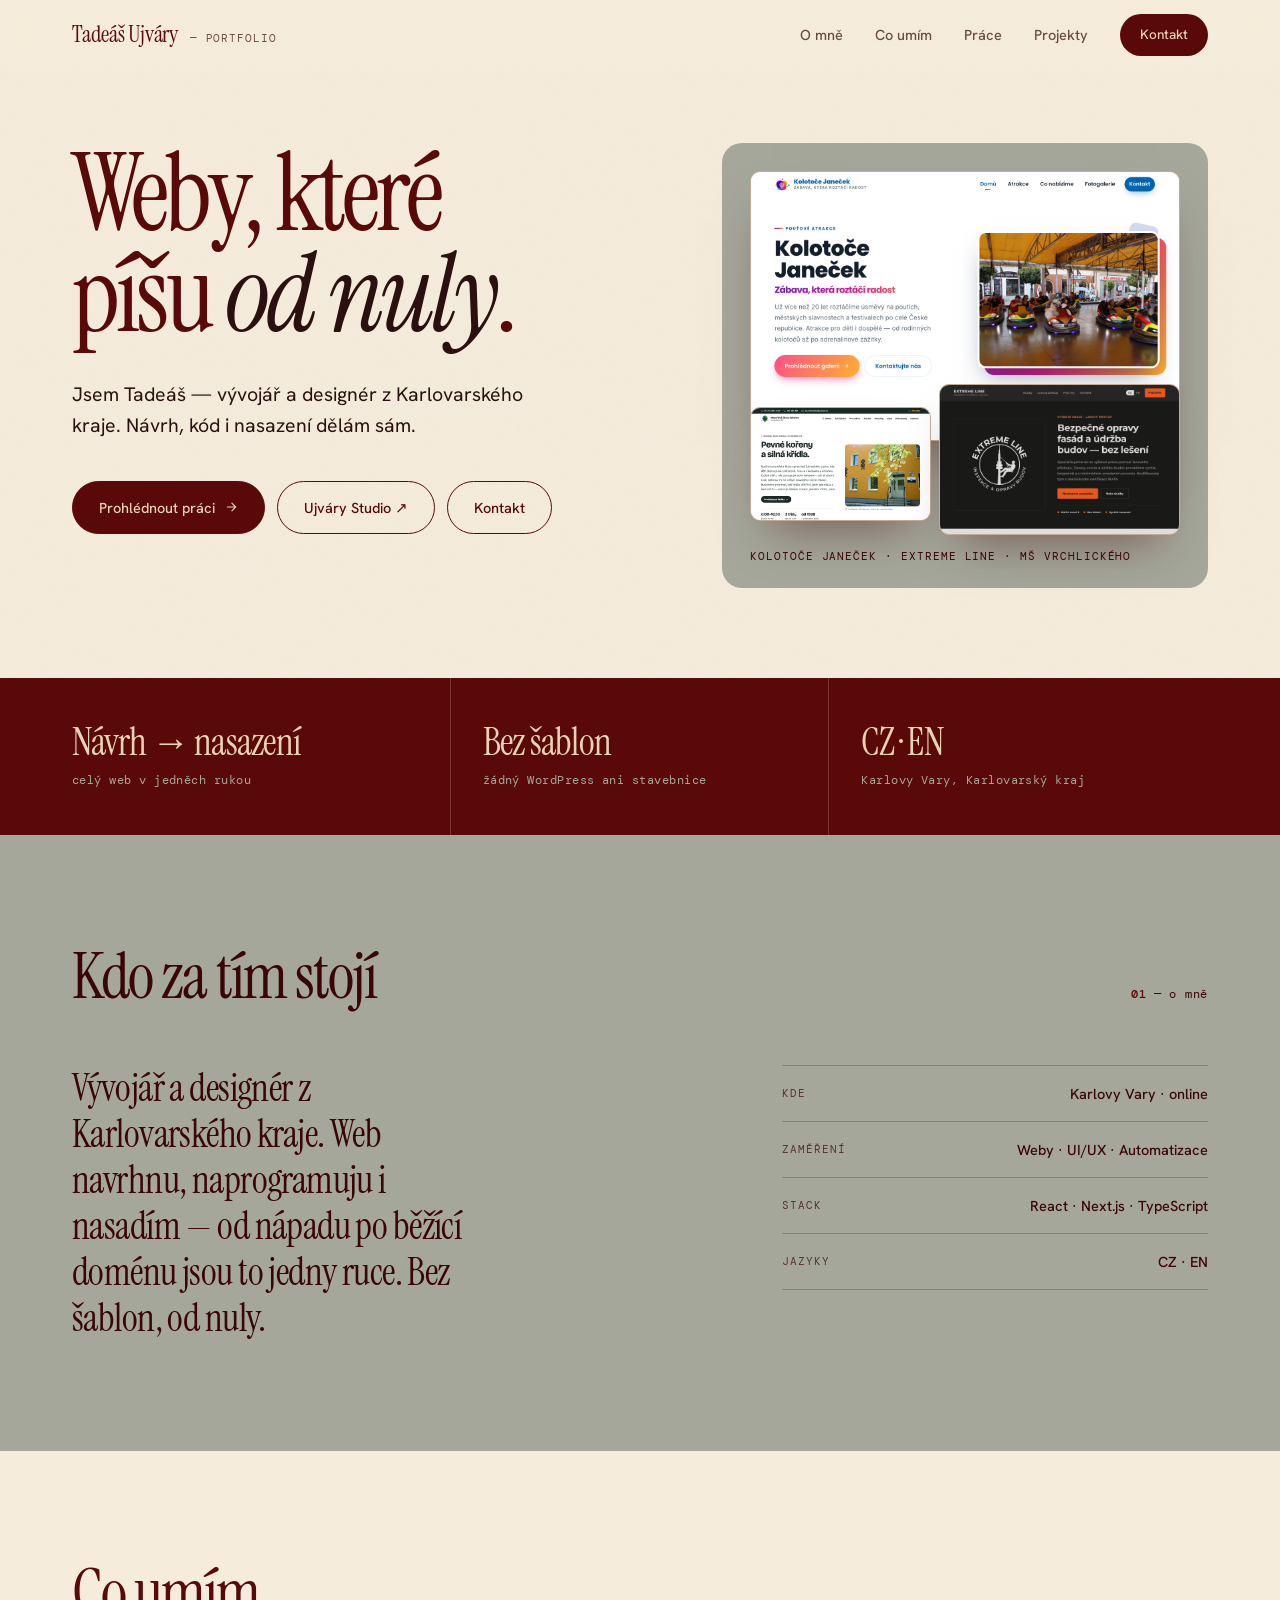
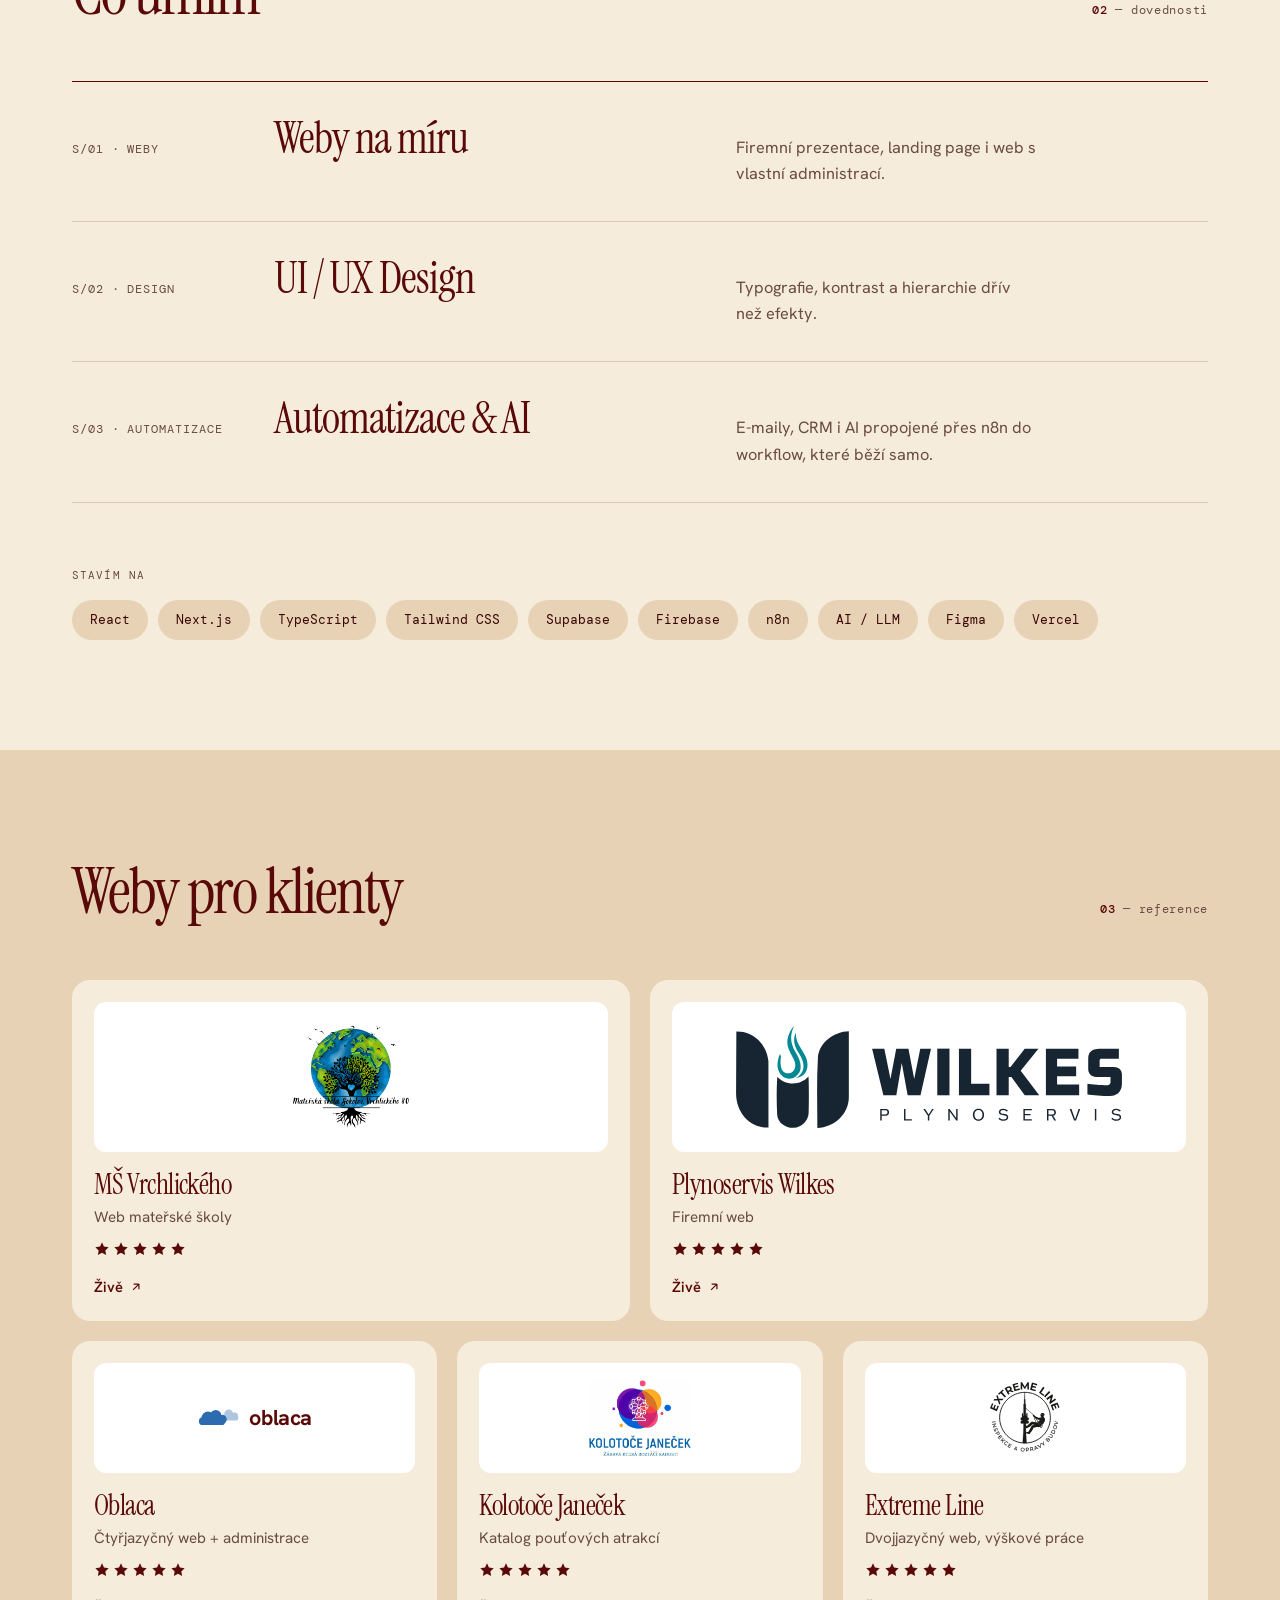
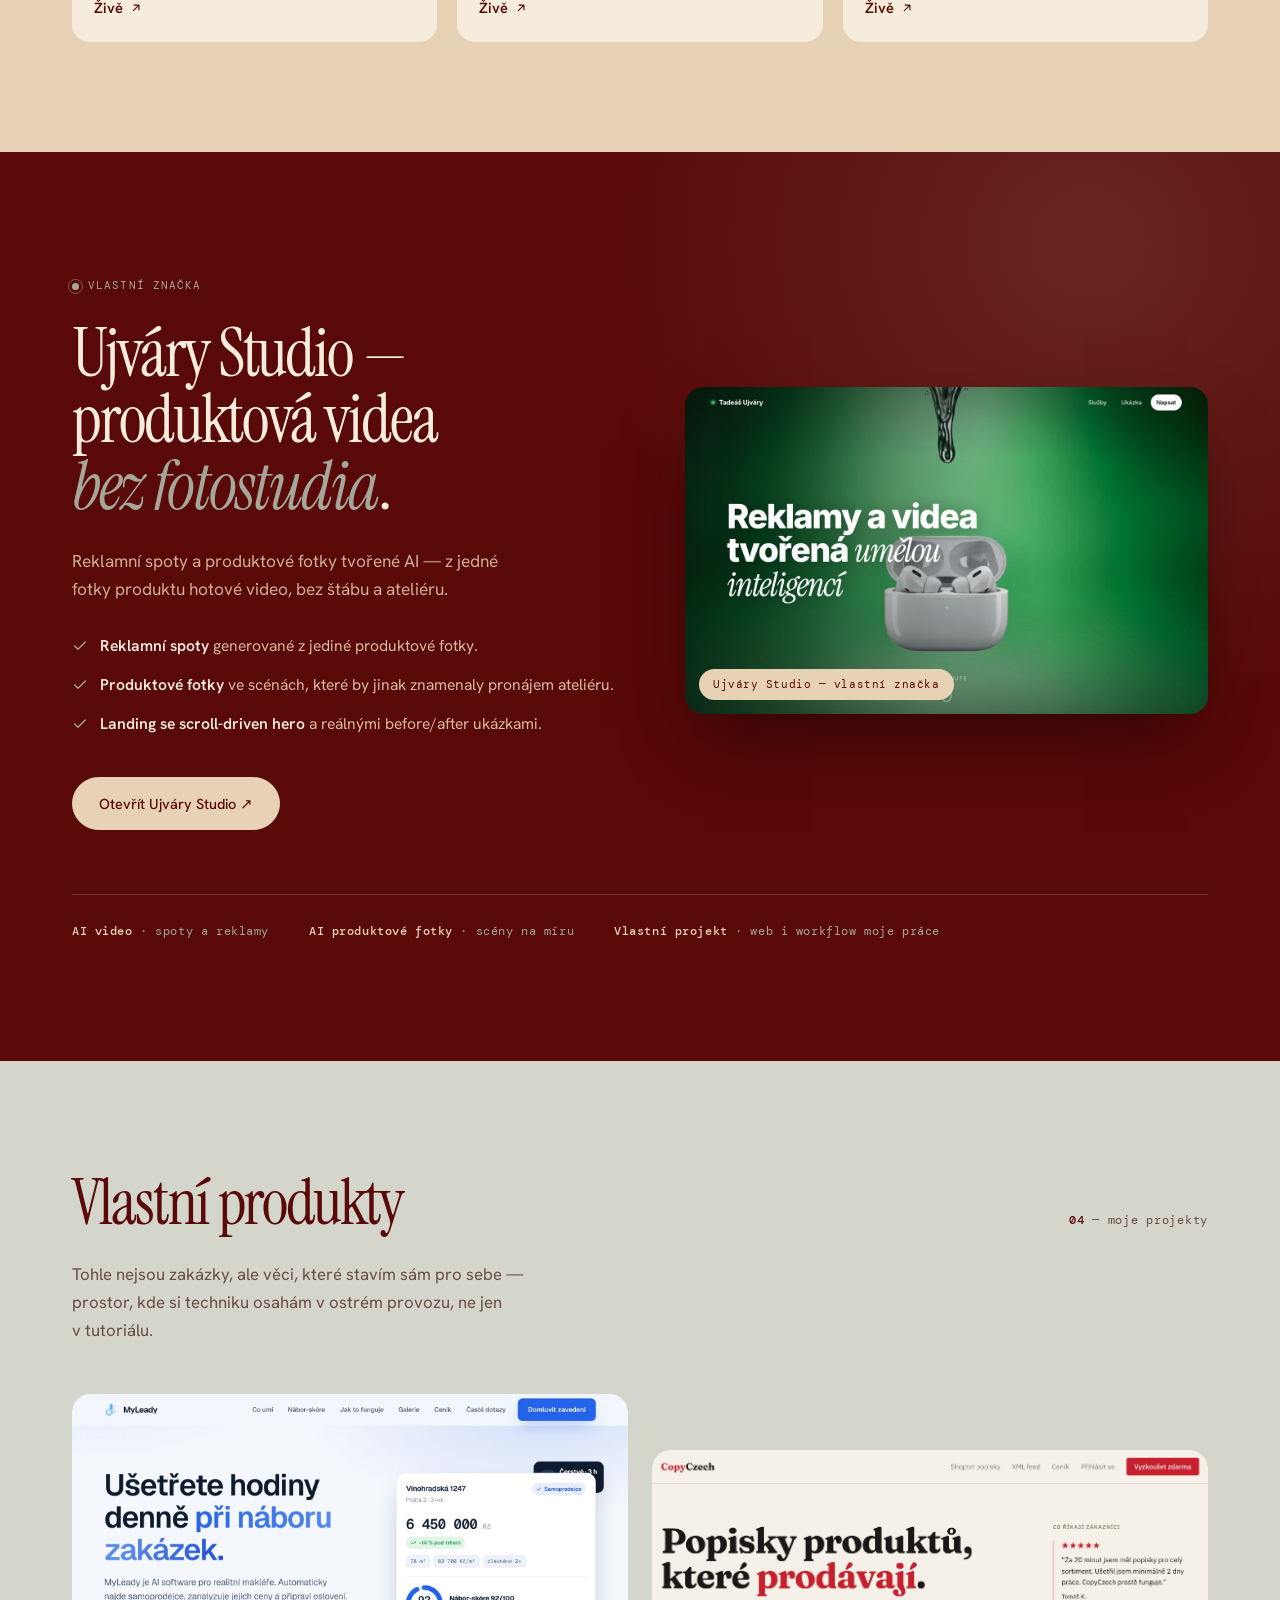
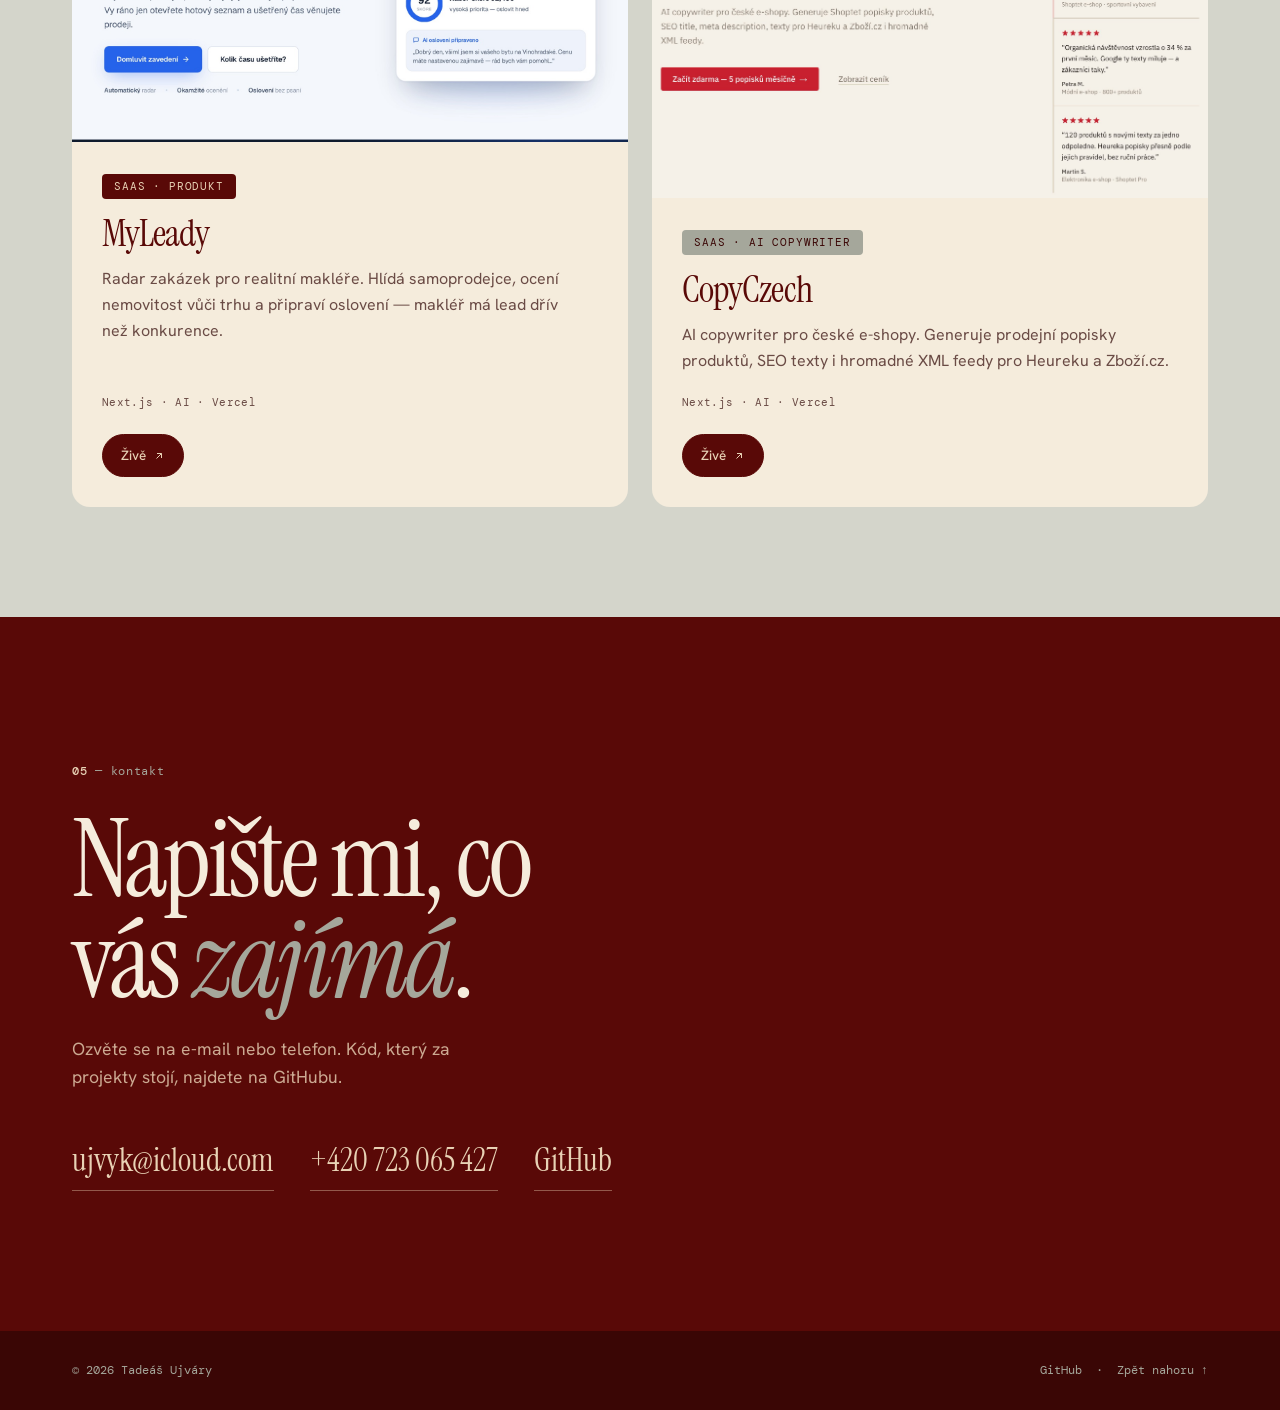
==== commit 17a550c2: "Remove the Šicí stroje card from the portfolio Co-Authored-By: Claude Opus 5.5 <noreply@anthropic.co" ====
--- a/index.html
+++ b/index.html
@@ -487,7 +487,7 @@
               <svg viewBox="0 0 24 24" fill="none" stroke="currentColor" stroke-width="2" aria-hidden="true">
                 <path d="M5 12h14M13 5l7 7-7 7" />
               </svg></a>
-            <a class="btn btn-secondary" href="https://ujvary-studio.vercel.app" target="_blank" rel="noopener">Ujváry Studio ↗</a>
+            <a class="btn btn-secondary" href="https://ujvary-studio.mrakodrap.workers.dev" target="_blank" rel="noopener">Ujváry Studio ↗</a>
             <a class="btn btn-secondary" href="#contact">Kontakt</a>
           </div>
         </div>
@@ -590,27 +590,27 @@
       </div>
       <div class="clients-grid">
         <article class="client reveal">
-          <a class="logo-tile" href="https://ms-vrchlickeho-redesign.vercel.app" target="_blank" rel="noopener" aria-label="Otevřít web MŠ Vrchlického"><img src="assets/logos/vrchlickeho.png" alt="Logo MŠ Vrchlického" loading="lazy"></a>
+          <a class="logo-tile" href="https://ms-vrchlickeho.mrakodrap.workers.dev" target="_blank" rel="noopener" aria-label="Otevřít web MŠ Vrchlického"><img src="assets/logos/vrchlickeho.png" alt="Logo MŠ Vrchlického" loading="lazy"></a>
           <h3>MŠ Vrchlického</h3>
           <p>Web mateřské školy</p>
           <div class="stars" role="img" aria-label="Hodnocení klienta 5 z 5"><svg viewBox="0 0 24 24"><path d="M12 2l2.9 6.26L22 9.3l-5 4.87 1.18 6.83L12 17.77 5.82 21l1.18-6.83-5-4.87 7.1-1.04z"/></svg><svg viewBox="0 0 24 24"><path d="M12 2l2.9 6.26L22 9.3l-5 4.87 1.18 6.83L12 17.77 5.82 21l1.18-6.83-5-4.87 7.1-1.04z"/></svg><svg viewBox="0 0 24 24"><path d="M12 2l2.9 6.26L22 9.3l-5 4.87 1.18 6.83L12 17.77 5.82 21l1.18-6.83-5-4.87 7.1-1.04z"/></svg><svg viewBox="0 0 24 24"><path d="M12 2l2.9 6.26L22 9.3l-5 4.87 1.18 6.83L12 17.77 5.82 21l1.18-6.83-5-4.87 7.1-1.04z"/></svg><svg viewBox="0 0 24 24"><path d="M12 2l2.9 6.26L22 9.3l-5 4.87 1.18 6.83L12 17.77 5.82 21l1.18-6.83-5-4.87 7.1-1.04z"/></svg></div>
-          <a class="live" href="https://ms-vrchlickeho-redesign.vercel.app" target="_blank" rel="noopener">Živě <svg viewBox="0 0 24 24" fill="none" stroke="currentColor" stroke-width="2" aria-hidden="true"><path d="M7 17L17 7M17 7H8M17 7v9"/></svg></a>
+          <a class="live" href="https://ms-vrchlickeho.mrakodrap.workers.dev" target="_blank" rel="noopener">Živě <svg viewBox="0 0 24 24" fill="none" stroke="currentColor" stroke-width="2" aria-hidden="true"><path d="M7 17L17 7M17 7H8M17 7v9"/></svg></a>
         </article>
 
         <article class="client reveal">
-          <a class="logo-tile" href="https://plynoservis-wilkes.vercel.app" target="_blank" rel="noopener" aria-label="Otevřít web Plynoservis Wilkes"><img src="assets/logos/wilkes.svg" alt="Logo Plynoservis Wilkes" loading="lazy"></a>
+          <a class="logo-tile" href="https://plynoservis-wilkes.mrakodrap.workers.dev" target="_blank" rel="noopener" aria-label="Otevřít web Plynoservis Wilkes"><img src="assets/logos/wilkes.svg" alt="Logo Plynoservis Wilkes" loading="lazy"></a>
           <h3>Plynoservis Wilkes</h3>
           <p>Firemní web</p>
           <div class="stars" role="img" aria-label="Hodnocení klienta 5 z 5"><svg viewBox="0 0 24 24"><path d="M12 2l2.9 6.26L22 9.3l-5 4.87 1.18 6.83L12 17.77 5.82 21l1.18-6.83-5-4.87 7.1-1.04z"/></svg><svg viewBox="0 0 24 24"><path d="M12 2l2.9 6.26L22 9.3l-5 4.87 1.18 6.83L12 17.77 5.82 21l1.18-6.83-5-4.87 7.1-1.04z"/></svg><svg viewBox="0 0 24 24"><path d="M12 2l2.9 6.26L22 9.3l-5 4.87 1.18 6.83L12 17.77 5.82 21l1.18-6.83-5-4.87 7.1-1.04z"/></svg><svg viewBox="0 0 24 24"><path d="M12 2l2.9 6.26L22 9.3l-5 4.87 1.18 6.83L12 17.77 5.82 21l1.18-6.83-5-4.87 7.1-1.04z"/></svg><svg viewBox="0 0 24 24"><path d="M12 2l2.9 6.26L22 9.3l-5 4.87 1.18 6.83L12 17.77 5.82 21l1.18-6.83-5-4.87 7.1-1.04z"/></svg></div>
-          <a class="live" href="https://plynoservis-wilkes.vercel.app" target="_blank" rel="noopener">Živě <svg viewBox="0 0 24 24" fill="none" stroke="currentColor" stroke-width="2" aria-hidden="true"><path d="M7 17L17 7M17 7H8M17 7v9"/></svg></a>
+          <a class="live" href="https://plynoservis-wilkes.mrakodrap.workers.dev" target="_blank" rel="noopener">Živě <svg viewBox="0 0 24 24" fill="none" stroke="currentColor" stroke-width="2" aria-hidden="true"><path d="M7 17L17 7M17 7H8M17 7v9"/></svg></a>
         </article>
 
         <article class="client reveal">
-          <a class="logo-tile" href="https://oblaca-navrh.vercel.app" target="_blank" rel="noopener" aria-label="Otevřít web Oblaca"><svg viewBox="0 0 68 34" aria-hidden="true" style="width:44px;height:22px;color:#2D6BB0"><g fill="currentColor"><g opacity=".38"><circle cx="49" cy="11" r="7"/><circle cx="58" cy="14" r="5.5"/><rect x="43" y="12" width="21" height="9" rx="4.5"/></g><circle cx="17" cy="17" r="10"/><circle cx="29" cy="13" r="8.5"/><circle cx="39" cy="19" r="7"/><circle cx="9" cy="22" r="6"/><rect x="6" y="18" width="37" height="10" rx="5"/></g></svg><span class="wm">oblaca</span></a>
+          <a class="logo-tile" href="https://oblaca-navrh.mrakodrap.workers.dev" target="_blank" rel="noopener" aria-label="Otevřít web Oblaca"><svg viewBox="0 0 68 34" aria-hidden="true" style="width:44px;height:22px;color:#2D6BB0"><g fill="currentColor"><g opacity=".38"><circle cx="49" cy="11" r="7"/><circle cx="58" cy="14" r="5.5"/><rect x="43" y="12" width="21" height="9" rx="4.5"/></g><circle cx="17" cy="17" r="10"/><circle cx="29" cy="13" r="8.5"/><circle cx="39" cy="19" r="7"/><circle cx="9" cy="22" r="6"/><rect x="6" y="18" width="37" height="10" rx="5"/></g></svg><span class="wm">oblaca</span></a>
           <h3>Oblaca</h3>
           <p>Čtyřjazyčný web + administrace</p>
           <div class="stars" role="img" aria-label="Hodnocení klienta 5 z 5"><svg viewBox="0 0 24 24"><path d="M12 2l2.9 6.26L22 9.3l-5 4.87 1.18 6.83L12 17.77 5.82 21l1.18-6.83-5-4.87 7.1-1.04z"/></svg><svg viewBox="0 0 24 24"><path d="M12 2l2.9 6.26L22 9.3l-5 4.87 1.18 6.83L12 17.77 5.82 21l1.18-6.83-5-4.87 7.1-1.04z"/></svg><svg viewBox="0 0 24 24"><path d="M12 2l2.9 6.26L22 9.3l-5 4.87 1.18 6.83L12 17.77 5.82 21l1.18-6.83-5-4.87 7.1-1.04z"/></svg><svg viewBox="0 0 24 24"><path d="M12 2l2.9 6.26L22 9.3l-5 4.87 1.18 6.83L12 17.77 5.82 21l1.18-6.83-5-4.87 7.1-1.04z"/></svg><svg viewBox="0 0 24 24"><path d="M12 2l2.9 6.26L22 9.3l-5 4.87 1.18 6.83L12 17.77 5.82 21l1.18-6.83-5-4.87 7.1-1.04z"/></svg></div>
-          <a class="live" href="https://oblaca-navrh.vercel.app" target="_blank" rel="noopener">Živě <svg viewBox="0 0 24 24" fill="none" stroke="currentColor" stroke-width="2" aria-hidden="true"><path d="M7 17L17 7M17 7H8M17 7v9"/></svg></a>
+          <a class="live" href="https://oblaca-navrh.mrakodrap.workers.dev" target="_blank" rel="noopener">Živě <svg viewBox="0 0 24 24" fill="none" stroke="currentColor" stroke-width="2" aria-hidden="true"><path d="M7 17L17 7M17 7H8M17 7v9"/></svg></a>
         </article>
 
         <article class="client reveal">
@@ -622,19 +622,11 @@
         </article>
 
         <article class="client reveal">
-          <a class="logo-tile" href="https://extreme-line.vercel.app" target="_blank" rel="noopener" aria-label="Otevřít web Extreme Line"><img src="assets/logos/extremeline.svg" alt="Logo Extreme Line" loading="lazy"></a>
+          <a class="logo-tile" href="https://extreme-line.mrakodrap.workers.dev" target="_blank" rel="noopener" aria-label="Otevřít web Extreme Line"><img src="assets/logos/extremeline.svg" alt="Logo Extreme Line" loading="lazy"></a>
           <h3>Extreme Line</h3>
           <p>Dvojjazyčný web, výškové práce</p>
           <div class="stars" role="img" aria-label="Hodnocení klienta 5 z 5"><svg viewBox="0 0 24 24"><path d="M12 2l2.9 6.26L22 9.3l-5 4.87 1.18 6.83L12 17.77 5.82 21l1.18-6.83-5-4.87 7.1-1.04z"/></svg><svg viewBox="0 0 24 24"><path d="M12 2l2.9 6.26L22 9.3l-5 4.87 1.18 6.83L12 17.77 5.82 21l1.18-6.83-5-4.87 7.1-1.04z"/></svg><svg viewBox="0 0 24 24"><path d="M12 2l2.9 6.26L22 9.3l-5 4.87 1.18 6.83L12 17.77 5.82 21l1.18-6.83-5-4.87 7.1-1.04z"/></svg><svg viewBox="0 0 24 24"><path d="M12 2l2.9 6.26L22 9.3l-5 4.87 1.18 6.83L12 17.77 5.82 21l1.18-6.83-5-4.87 7.1-1.04z"/></svg><svg viewBox="0 0 24 24"><path d="M12 2l2.9 6.26L22 9.3l-5 4.87 1.18 6.83L12 17.77 5.82 21l1.18-6.83-5-4.87 7.1-1.04z"/></svg></div>
-          <a class="live" href="https://extreme-line.vercel.app" target="_blank" rel="noopener">Živě <svg viewBox="0 0 24 24" fill="none" stroke="currentColor" stroke-width="2" aria-hidden="true"><path d="M7 17L17 7M17 7H8M17 7v9"/></svg></a>
-        </article>
-
-        <article class="client reveal">
-          <a class="logo-tile" href="https://sici-stroje.vercel.app" target="_blank" rel="noopener" aria-label="Otevřít web Šicí stroje"><span class="wm">Šicí stroje</span></a>
-          <h3>Šicí stroje</h3>
-          <p>Prodejní web s administrací</p>
-          <div class="stars" role="img" aria-label="Hodnocení klienta 5 z 5"><svg viewBox="0 0 24 24"><path d="M12 2l2.9 6.26L22 9.3l-5 4.87 1.18 6.83L12 17.77 5.82 21l1.18-6.83-5-4.87 7.1-1.04z"/></svg><svg viewBox="0 0 24 24"><path d="M12 2l2.9 6.26L22 9.3l-5 4.87 1.18 6.83L12 17.77 5.82 21l1.18-6.83-5-4.87 7.1-1.04z"/></svg><svg viewBox="0 0 24 24"><path d="M12 2l2.9 6.26L22 9.3l-5 4.87 1.18 6.83L12 17.77 5.82 21l1.18-6.83-5-4.87 7.1-1.04z"/></svg><svg viewBox="0 0 24 24"><path d="M12 2l2.9 6.26L22 9.3l-5 4.87 1.18 6.83L12 17.77 5.82 21l1.18-6.83-5-4.87 7.1-1.04z"/></svg><svg viewBox="0 0 24 24"><path d="M12 2l2.9 6.26L22 9.3l-5 4.87 1.18 6.83L12 17.77 5.82 21l1.18-6.83-5-4.87 7.1-1.04z"/></svg></div>
-          <a class="live" href="https://sici-stroje.vercel.app" target="_blank" rel="noopener">Živě <svg viewBox="0 0 24 24" fill="none" stroke="currentColor" stroke-width="2" aria-hidden="true"><path d="M7 17L17 7M17 7H8M17 7v9"/></svg></a>
+          <a class="live" href="https://extreme-line.mrakodrap.workers.dev" target="_blank" rel="noopener">Živě <svg viewBox="0 0 24 24" fill="none" stroke="currentColor" stroke-width="2" aria-hidden="true"><path d="M7 17L17 7M17 7H8M17 7v9"/></svg></a>
         </article>
 
       </div>
@@ -656,7 +648,7 @@
             <li><svg viewBox="0 0 24 24" fill="none" stroke="currentColor" stroke-width="2" stroke-linecap="round" stroke-linejoin="round" aria-hidden="true"><path d="M20 6L9 17l-5-5" /></svg><span><b>Landing se scroll-driven hero</b> a reálnými before/after ukázkami.</span></li>
           </ul>
 
-          <div class="hero-actions"><a class="btn btn-primary" href="https://ujvary-studio.vercel.app" target="_blank" rel="noopener">Otevřít Ujváry Studio ↗</a></div>
+          <div class="hero-actions"><a class="btn btn-primary" href="https://ujvary-studio.mrakodrap.workers.dev" target="_blank" rel="noopener">Otevřít Ujváry Studio ↗</a></div>
         </div>
 
         <figure class="reveal">
@@ -688,7 +680,7 @@
       <div class="grid duo">
 
         <article class="card reveal">
-          <a class="card-media" href="https://myleady.vercel.app" target="_blank" rel="noopener" aria-label="Otevřít web MyLeady">
+          <a class="card-media" href="https://myleady.mrakodrap.workers.dev" target="_blank" rel="noopener" aria-label="Otevřít web MyLeady">
             <img src="assets/work-myleady.jpg" alt="Náhled webu MyLeady" loading="lazy" width="1280" height="800">
           </a>
           <div class="card-body">
@@ -698,7 +690,7 @@
               a připraví oslovení — makléř má lead dřív než konkurence.</p>
             <div class="stack-line">Next.js · AI · Vercel</div>
             <div class="links">
-              <a class="live" href="https://myleady.vercel.app" target="_blank" rel="noopener">Živě
+              <a class="live" href="https://myleady.mrakodrap.workers.dev" target="_blank" rel="noopener">Živě
                 <svg viewBox="0 0 24 24" fill="none" stroke="currentColor" stroke-width="2" aria-hidden="true">
                   <path d="M7 17L17 7M17 7H8M17 7v9" />
                 </svg></a>
@@ -707,7 +699,7 @@
         </article>
 
         <article class="card reveal">
-          <a class="card-media" href="https://copyczech.vercel.app" target="_blank" rel="noopener" aria-label="Otevřít web CopyCzech">
+          <a class="card-media" href="https://copyczech.mrakodrap.workers.dev" target="_blank" rel="noopener" aria-label="Otevřít web CopyCzech">
             <img src="assets/work-copyczech.jpg" alt="Náhled webu CopyCzech" loading="lazy" width="1280" height="800">
           </a>
           <div class="card-body">
@@ -717,7 +709,7 @@
               i hromadné XML feedy pro Heureku a Zboží.cz.</p>
             <div class="stack-line">Next.js · AI · Vercel</div>
             <div class="links">
-              <a class="live" href="https://copyczech.vercel.app" target="_blank" rel="noopener">Živě
+              <a class="live" href="https://copyczech.mrakodrap.workers.dev" target="_blank" rel="noopener">Živě
                 <svg viewBox="0 0 24 24" fill="none" stroke="currentColor" stroke-width="2" aria-hidden="true">
                   <path d="M7 17L17 7M17 7H8M17 7v9" />
                 </svg></a>
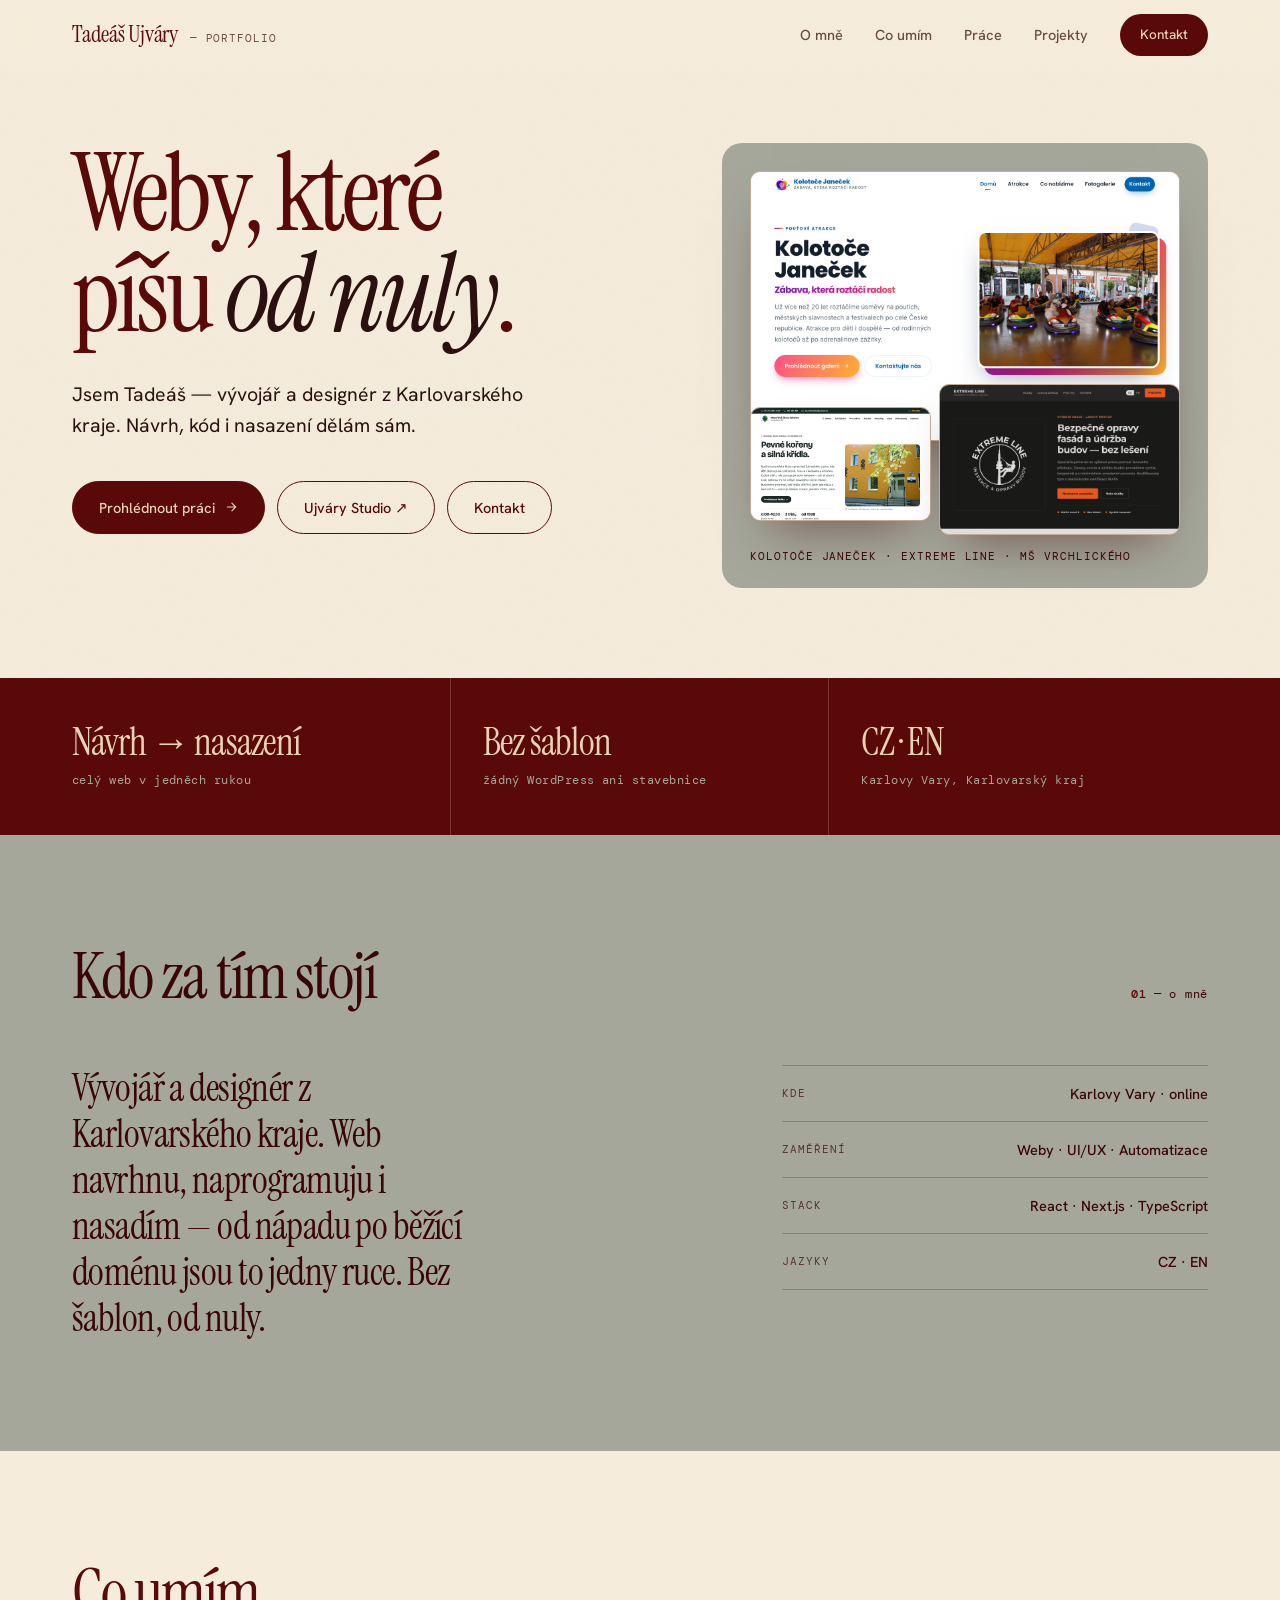
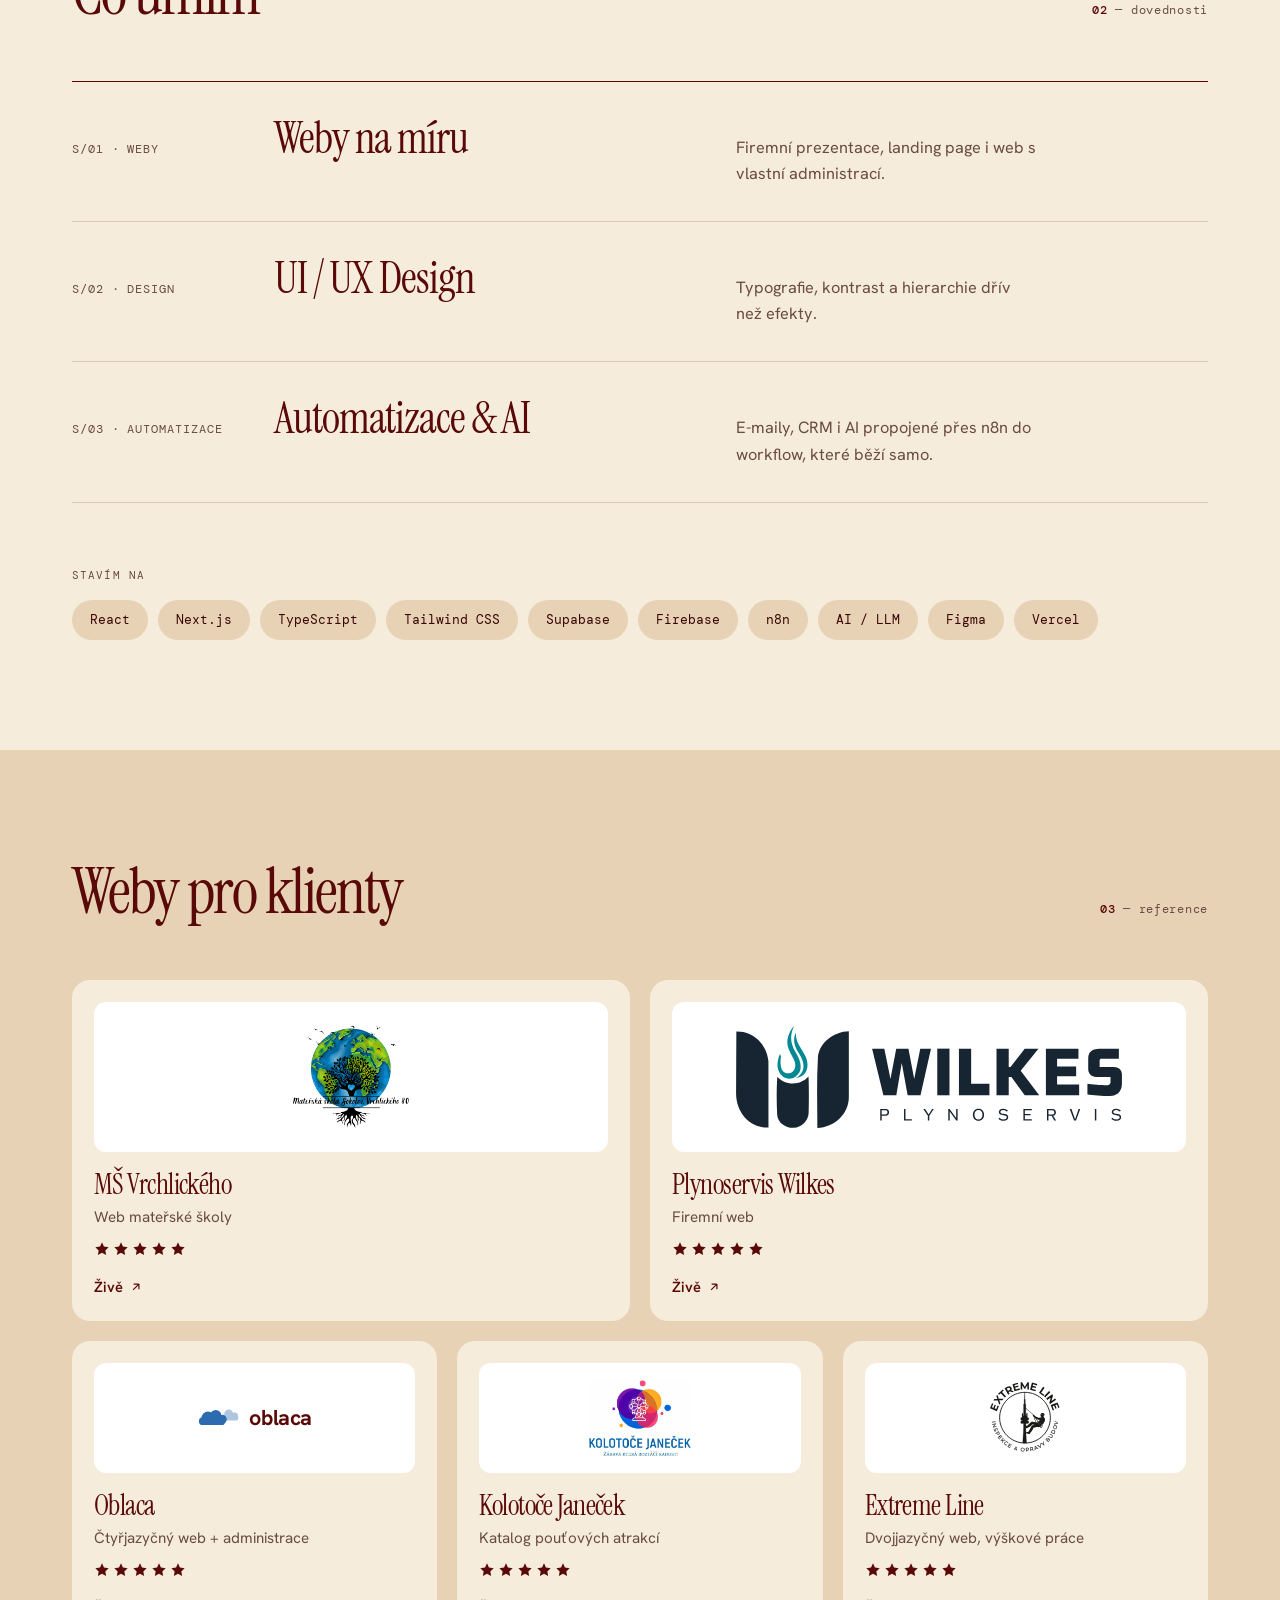
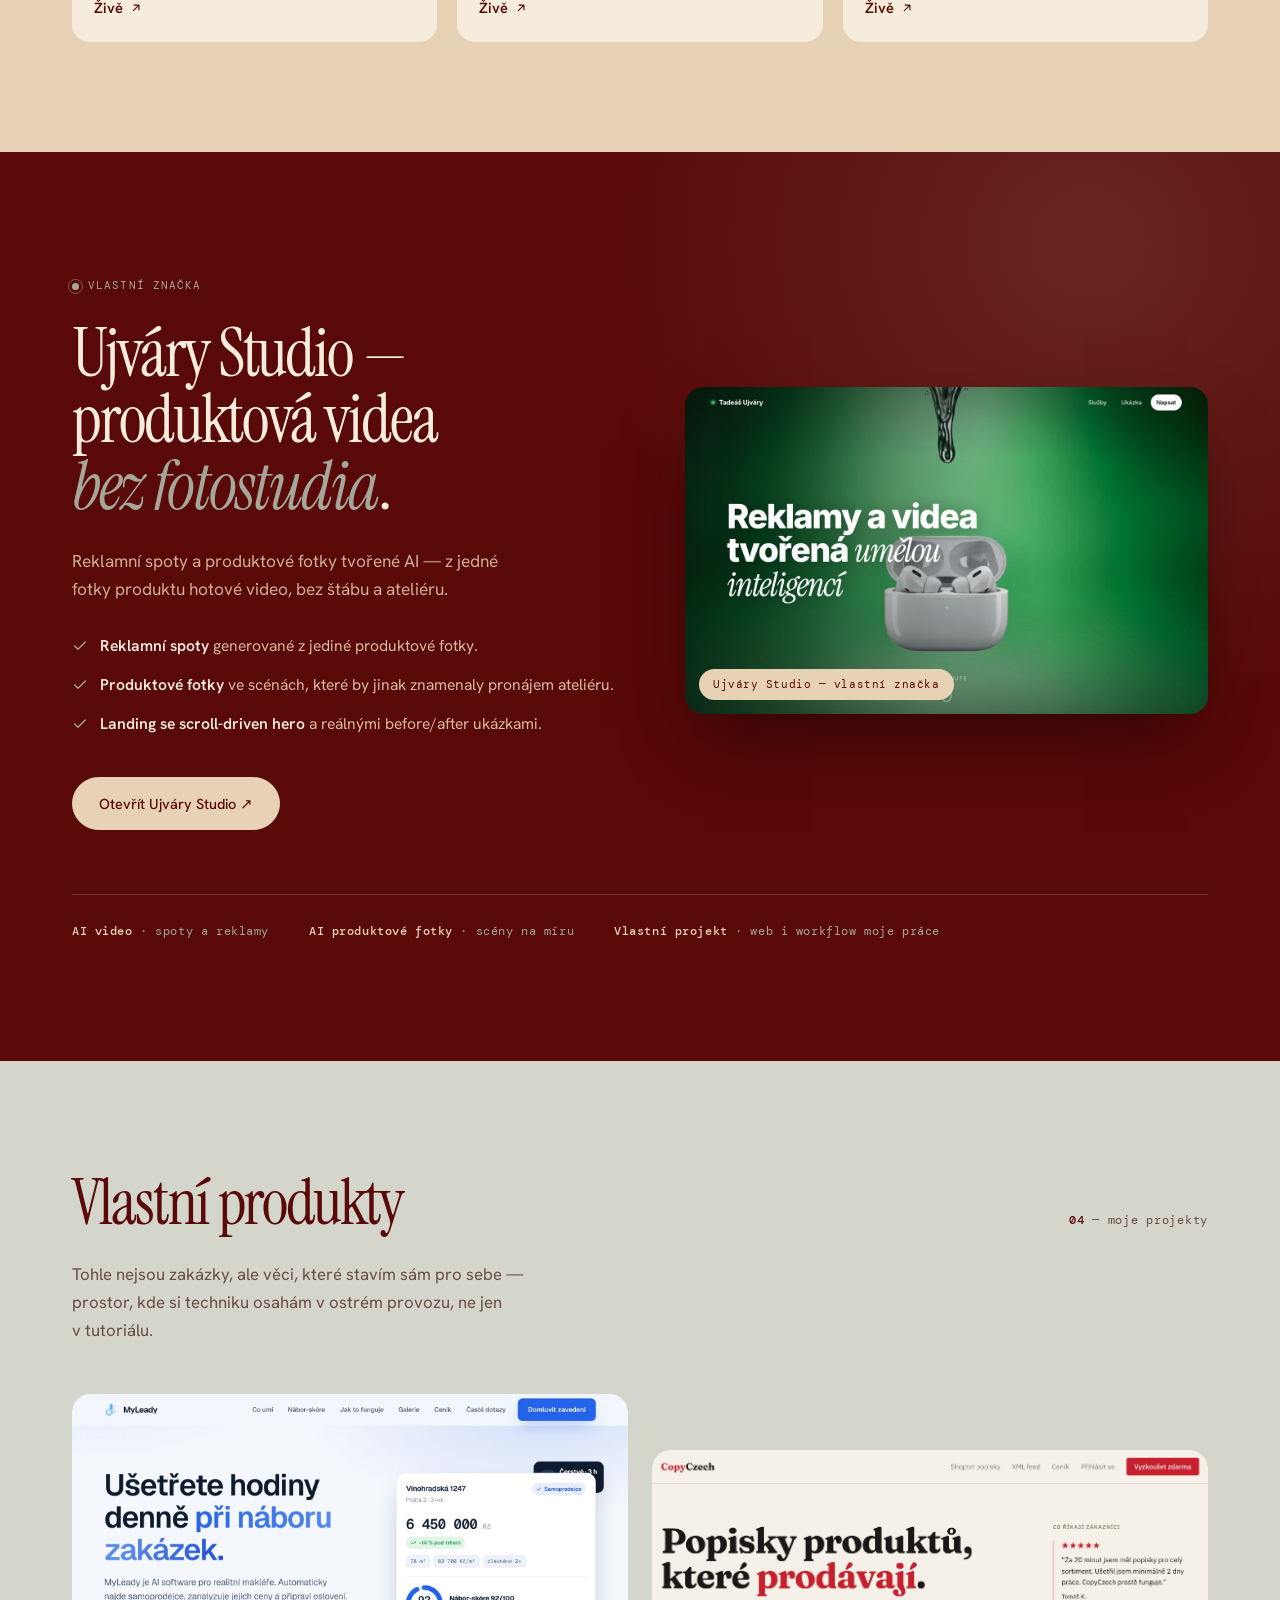
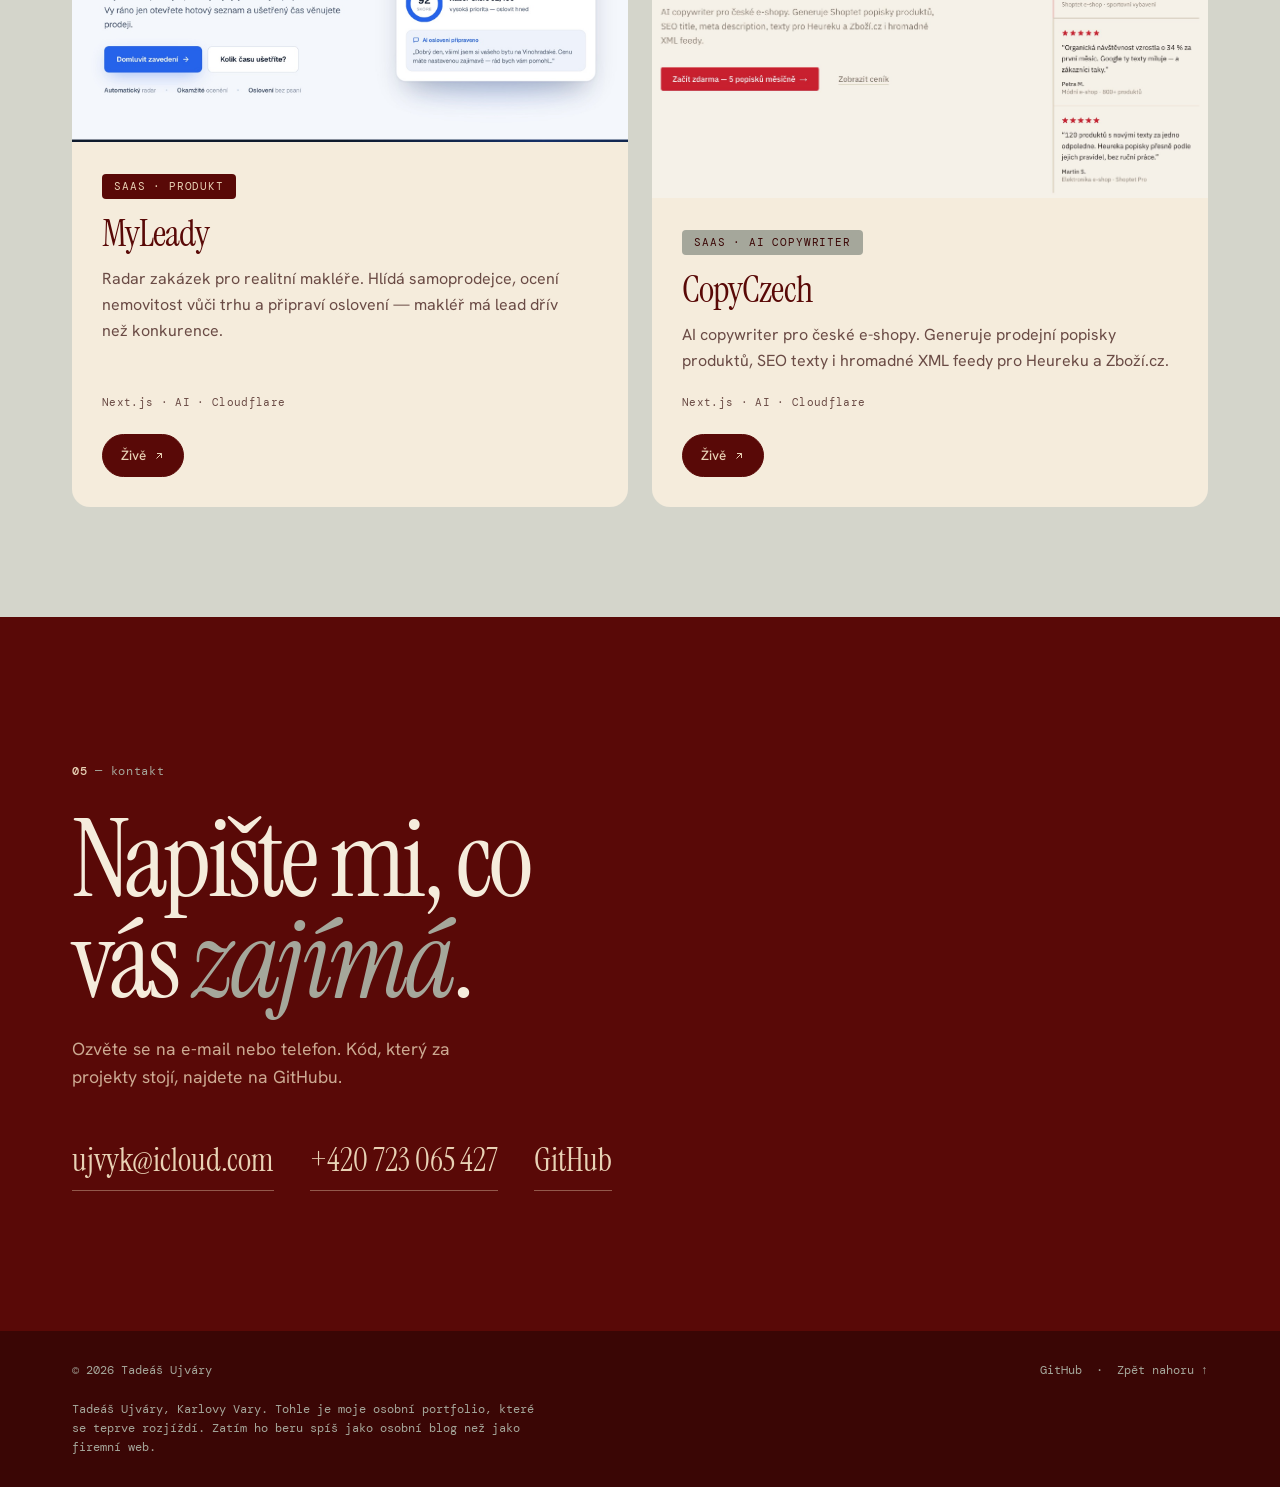
==== commit dc975ea1: "Add personal-portfolio footer note, redirects and 404 page Footer now says this is a personal portfo" ====
--- a/index.html
+++ b/index.html
@@ -20,8 +20,8 @@
   <!-- Local / geo signals -->
   <meta name="geo.region" content="CZ-KA">
   <meta name="geo.placename" content="Karlovy Vary, Karlovarský kraj">
-  <meta name="geo.position" content="50.2547;12.4053">
-  <meta name="ICBM" content="50.2547, 12.4053">
+  <meta name="geo.position" content="50.2310;12.8719">
+  <meta name="ICBM" content="50.2310, 12.8719">
 
   <!-- Open Graph -->
   <meta property="og:type" content="website">
@@ -88,7 +88,7 @@
       "jobTitle": "Web developer & designér",
       "description": "Vývojář a designér z Karlovarského kraje. Weby píšu od nuly — návrh, kód i nasazení. Vedle toho propojuju nástroje do automatizací přes n8n a AI.",
       "url": "https://tadeas-ujvary.cz/",
-      "email": "mailto:ujvyk@icloud.com",
+      "email": "ujvyk@icloud.com",
       "telephone": "+420723065427",
       "knowsAbout": ["Frontend vývoj", "Next.js", "React", "TypeScript", "Tailwind CSS", "UI/UX Design", "Automatizace", "n8n", "AI"],
       "knowsLanguage": ["cs", "en"],
@@ -96,7 +96,6 @@
         "@type": "PostalAddress",
         "addressLocality": "Karlovy Vary",
         "addressRegion": "Karlovarský kraj",
-        "postalCode": "351 37",
         "addressCountry": "CZ"
       },
       "sameAs": ["https://github.com/TadeasUjvary"]
@@ -444,6 +443,7 @@
     footer .wrap { display: flex; justify-content: space-between; align-items: center; flex-wrap: wrap; gap: 10px; font-family: var(--mono); font-size: 12px }
     footer a { transition: color .2s }
     footer a:hover { color: var(--cream) }
+    footer .foot-note { flex: 0 0 100%; padding-right: max(0px, calc(100% - 68ch)); box-sizing: border-box; margin-top: 10px; line-height: 1.6 }
 
     /* scroll entry */
     .reveal {
@@ -598,11 +598,11 @@
         </article>
 
         <article class="client reveal">
-          <a class="logo-tile" href="https://plynoservis-wilkes.mrakodrap.workers.dev" target="_blank" rel="noopener" aria-label="Otevřít web Plynoservis Wilkes"><img src="assets/logos/wilkes.svg" alt="Logo Plynoservis Wilkes" loading="lazy"></a>
+          <a class="logo-tile" href="https://plynoservis-wilkes.cz" target="_blank" rel="noopener" aria-label="Otevřít web Plynoservis Wilkes"><img src="assets/logos/wilkes.svg" alt="Logo Plynoservis Wilkes" loading="lazy"></a>
           <h3>Plynoservis Wilkes</h3>
           <p>Firemní web</p>
           <div class="stars" role="img" aria-label="Hodnocení klienta 5 z 5"><svg viewBox="0 0 24 24"><path d="M12 2l2.9 6.26L22 9.3l-5 4.87 1.18 6.83L12 17.77 5.82 21l1.18-6.83-5-4.87 7.1-1.04z"/></svg><svg viewBox="0 0 24 24"><path d="M12 2l2.9 6.26L22 9.3l-5 4.87 1.18 6.83L12 17.77 5.82 21l1.18-6.83-5-4.87 7.1-1.04z"/></svg><svg viewBox="0 0 24 24"><path d="M12 2l2.9 6.26L22 9.3l-5 4.87 1.18 6.83L12 17.77 5.82 21l1.18-6.83-5-4.87 7.1-1.04z"/></svg><svg viewBox="0 0 24 24"><path d="M12 2l2.9 6.26L22 9.3l-5 4.87 1.18 6.83L12 17.77 5.82 21l1.18-6.83-5-4.87 7.1-1.04z"/></svg><svg viewBox="0 0 24 24"><path d="M12 2l2.9 6.26L22 9.3l-5 4.87 1.18 6.83L12 17.77 5.82 21l1.18-6.83-5-4.87 7.1-1.04z"/></svg></div>
-          <a class="live" href="https://plynoservis-wilkes.mrakodrap.workers.dev" target="_blank" rel="noopener">Živě <svg viewBox="0 0 24 24" fill="none" stroke="currentColor" stroke-width="2" aria-hidden="true"><path d="M7 17L17 7M17 7H8M17 7v9"/></svg></a>
+          <a class="live" href="https://plynoservis-wilkes.cz" target="_blank" rel="noopener">Živě <svg viewBox="0 0 24 24" fill="none" stroke="currentColor" stroke-width="2" aria-hidden="true"><path d="M7 17L17 7M17 7H8M17 7v9"/></svg></a>
         </article>
 
         <article class="client reveal">
@@ -688,7 +688,7 @@
             <h3>MyLeady</h3>
             <p>Radar zakázek pro realitní makléře. Hlídá samoprodejce, ocení nemovitost vůči trhu
               a připraví oslovení — makléř má lead dřív než konkurence.</p>
-            <div class="stack-line">Next.js · AI · Vercel</div>
+            <div class="stack-line">Next.js · AI · Cloudflare</div>
             <div class="links">
               <a class="live" href="https://myleady.mrakodrap.workers.dev" target="_blank" rel="noopener">Živě
                 <svg viewBox="0 0 24 24" fill="none" stroke="currentColor" stroke-width="2" aria-hidden="true">
@@ -707,7 +707,7 @@
             <h3>CopyCzech</h3>
             <p>AI copywriter pro české e-shopy. Generuje prodejní popisky produktů, SEO texty
               i hromadné XML feedy pro Heureku a Zboží.cz.</p>
-            <div class="stack-line">Next.js · AI · Vercel</div>
+            <div class="stack-line">Next.js · AI · Cloudflare</div>
             <div class="links">
               <a class="live" href="https://copyczech.mrakodrap.workers.dev" target="_blank" rel="noopener">Živě
                 <svg viewBox="0 0 24 24" fill="none" stroke="currentColor" stroke-width="2" aria-hidden="true">
@@ -741,6 +741,7 @@
     <div class="wrap">
       <span>© 2026 Tadeáš Ujváry</span>
       <span><a href="https://github.com/TadeasUjvary" target="_blank" rel="me noopener">GitHub</a> &nbsp;·&nbsp; <a href="#top">Zpět nahoru ↑</a></span>
+      <p class="foot-note">Tadeáš Ujváry, Karlovy Vary. Tohle je moje osobní portfolio, které se teprve rozjíždí. Zatím ho beru spíš jako osobní blog než jako firemní web.</p>
     </div>
   </footer>
 
@@ -758,9 +759,6 @@
 
   </script>
 
-  <!-- Vercel Web Analytics -->
-  <script>window.va = window.va || function () { (window.vai = window.vai || []).push(arguments); };</script>
-  <script defer src="/_vercel/insights/script.js"></script>
 </body>
 
 </html>
